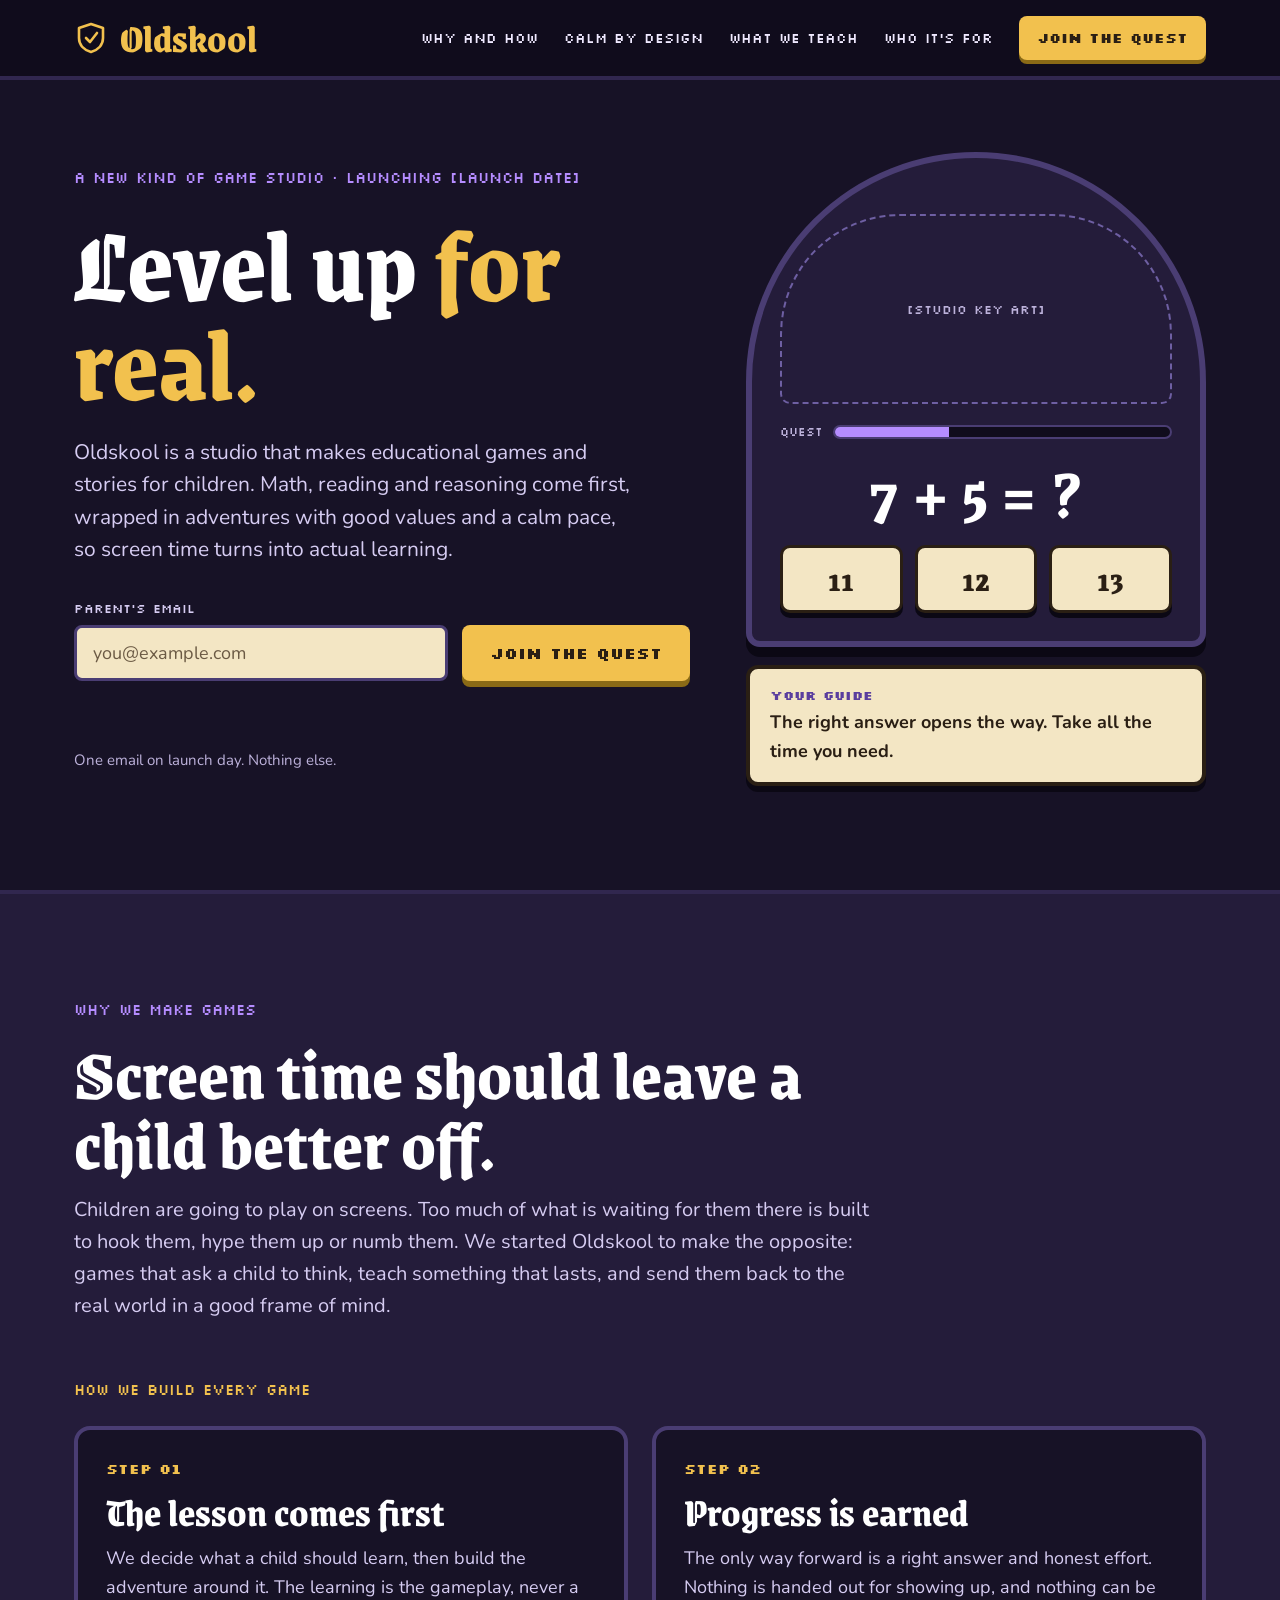
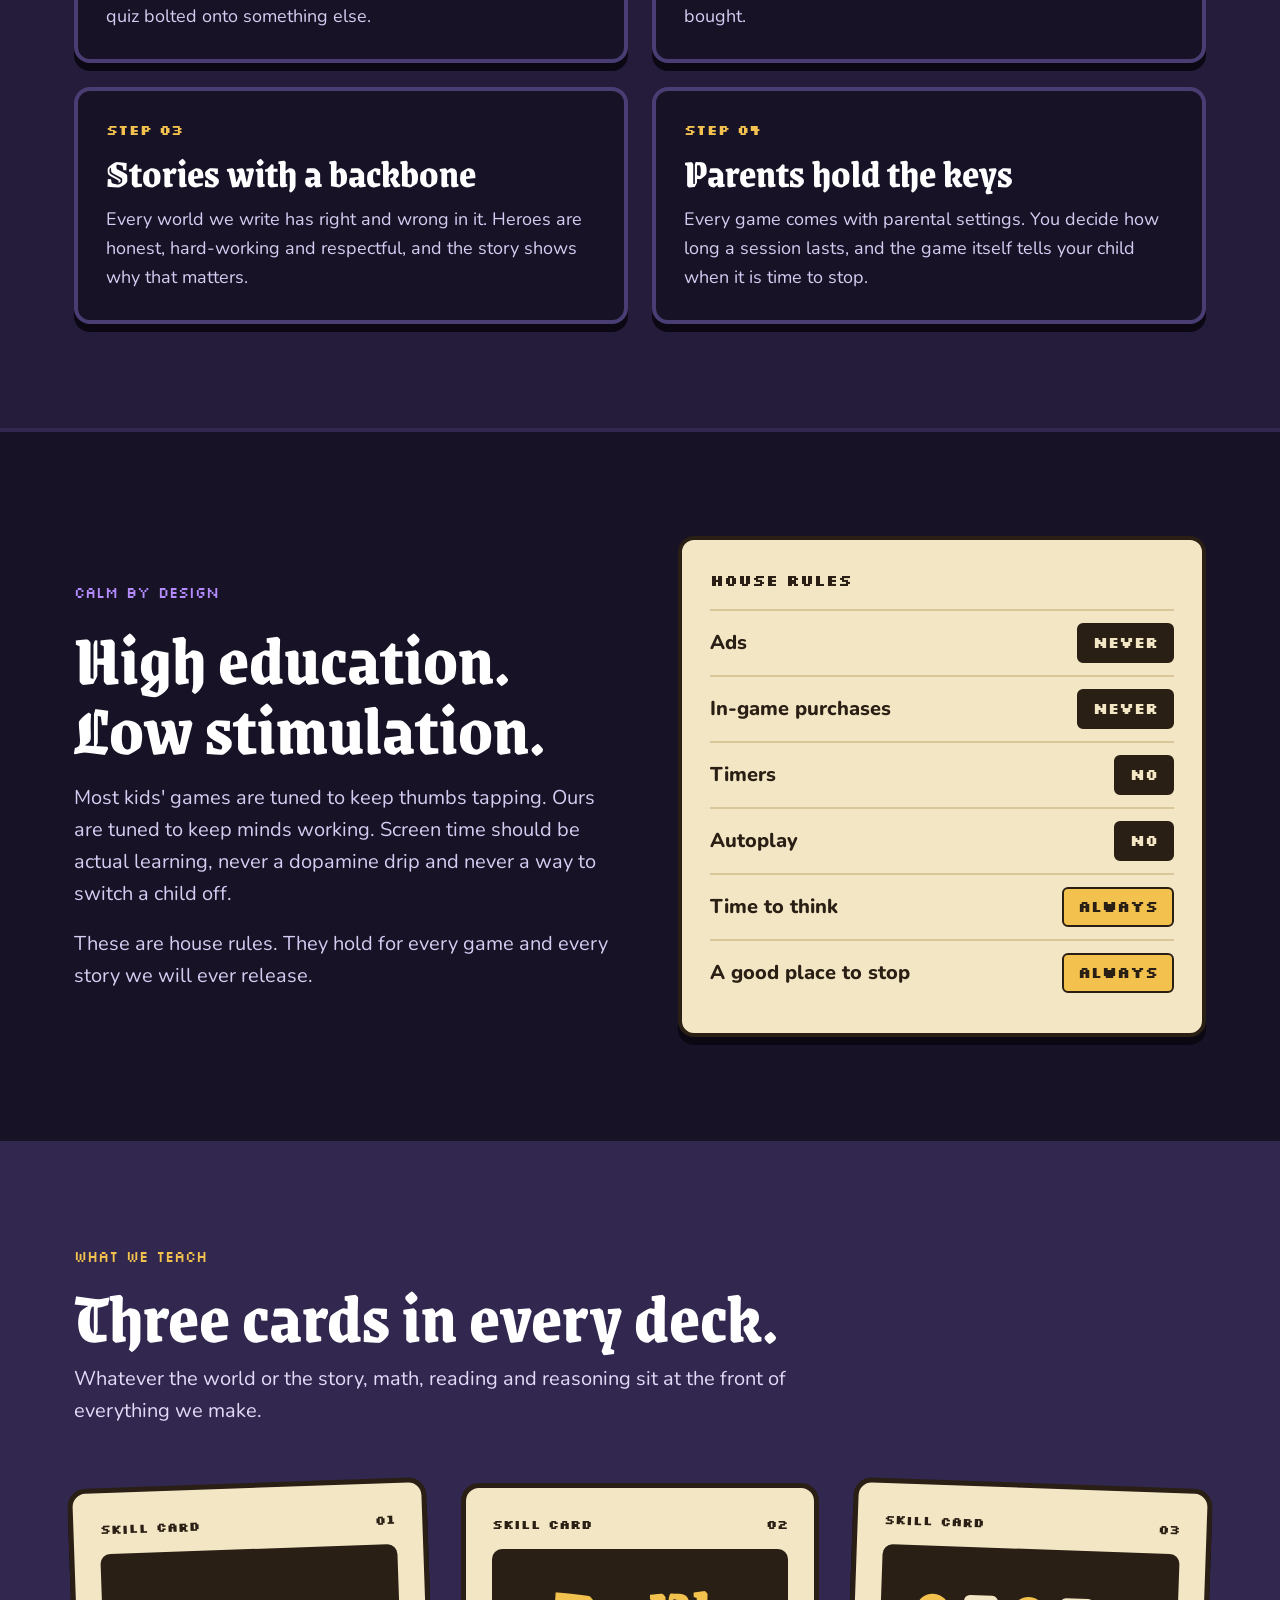
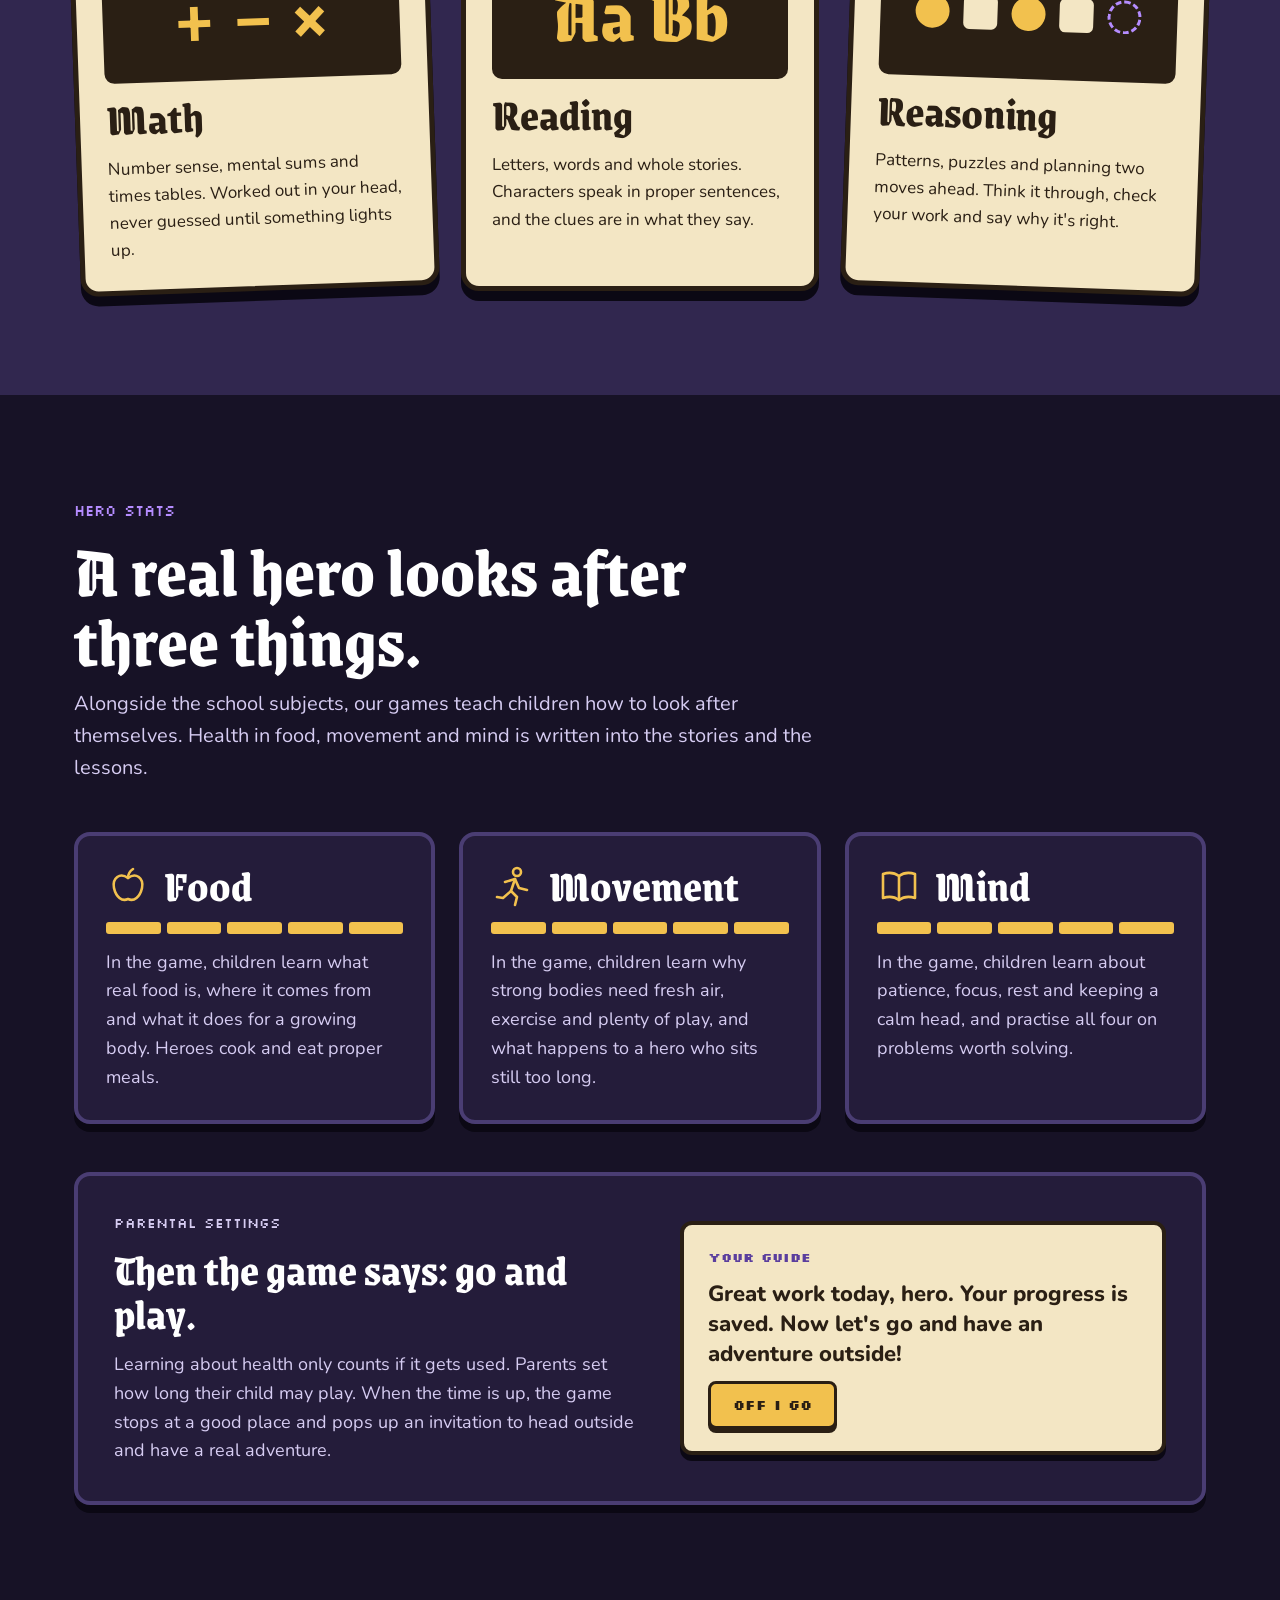
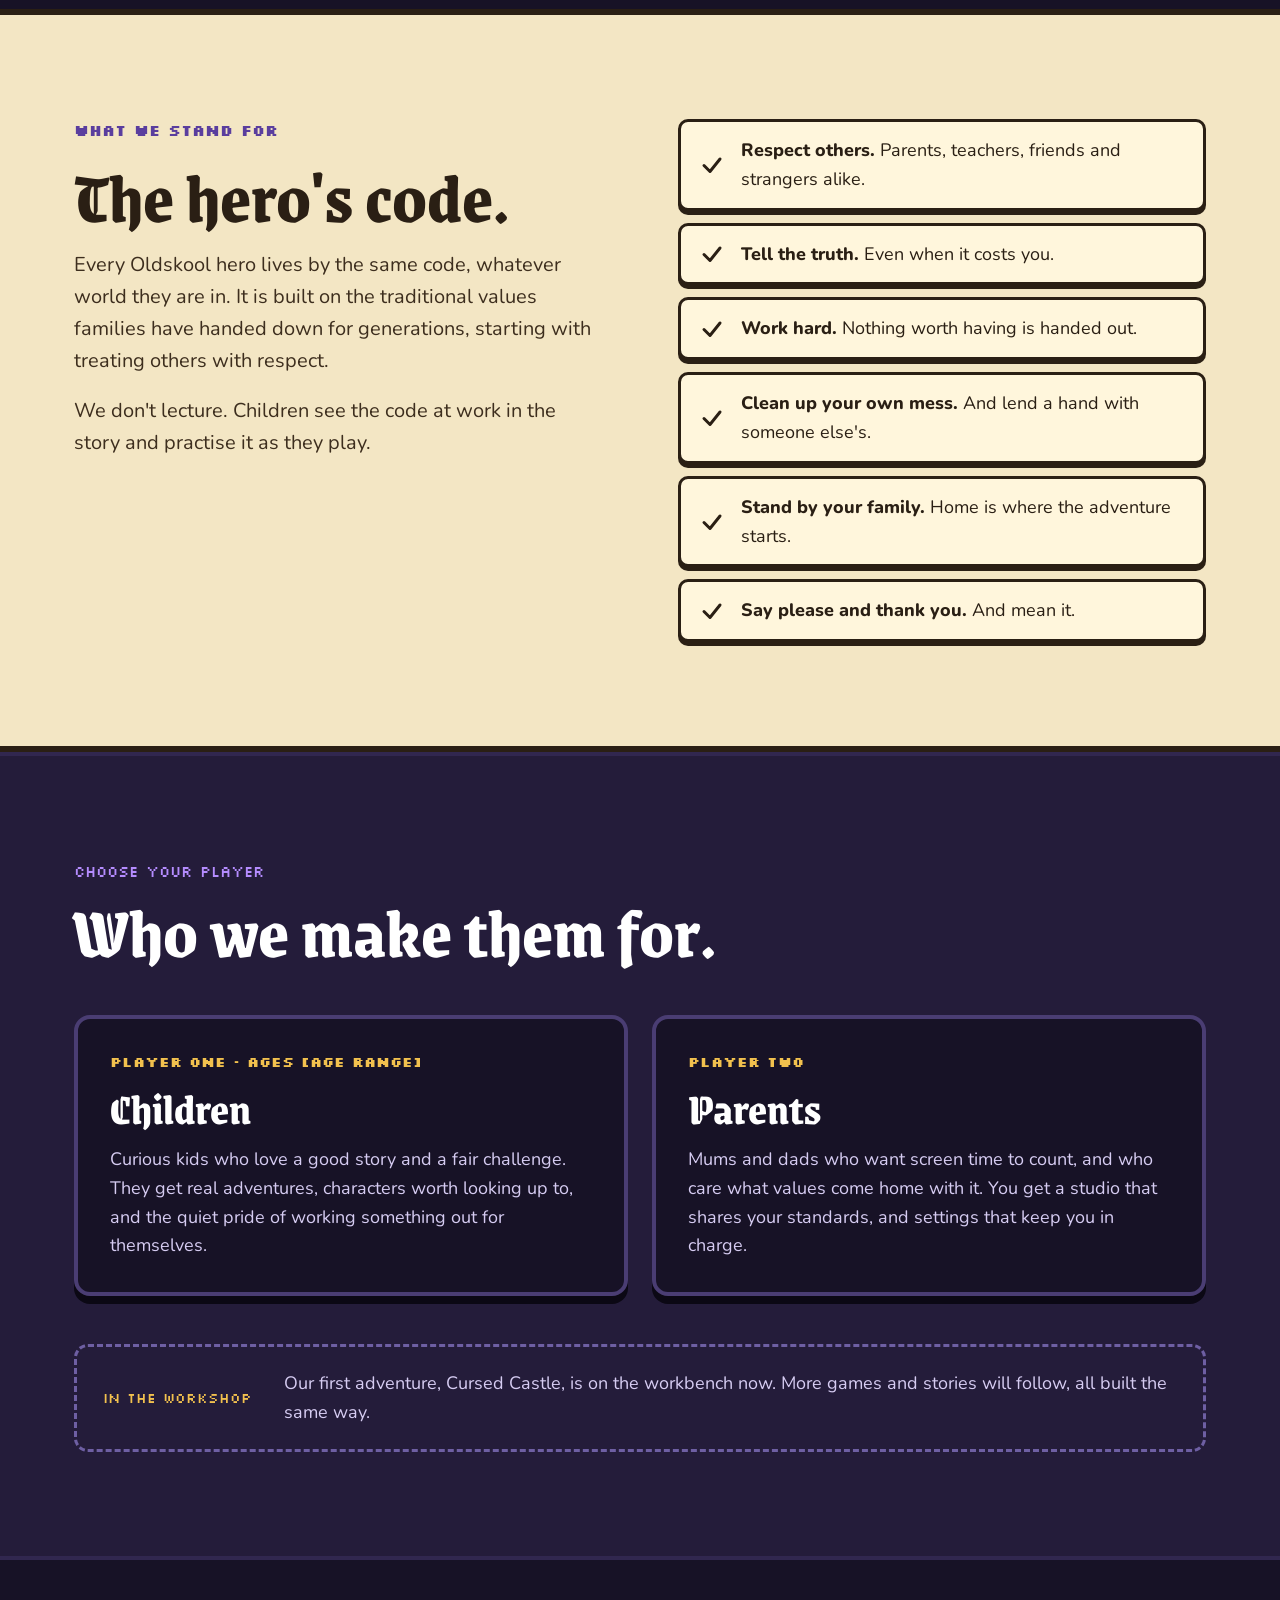
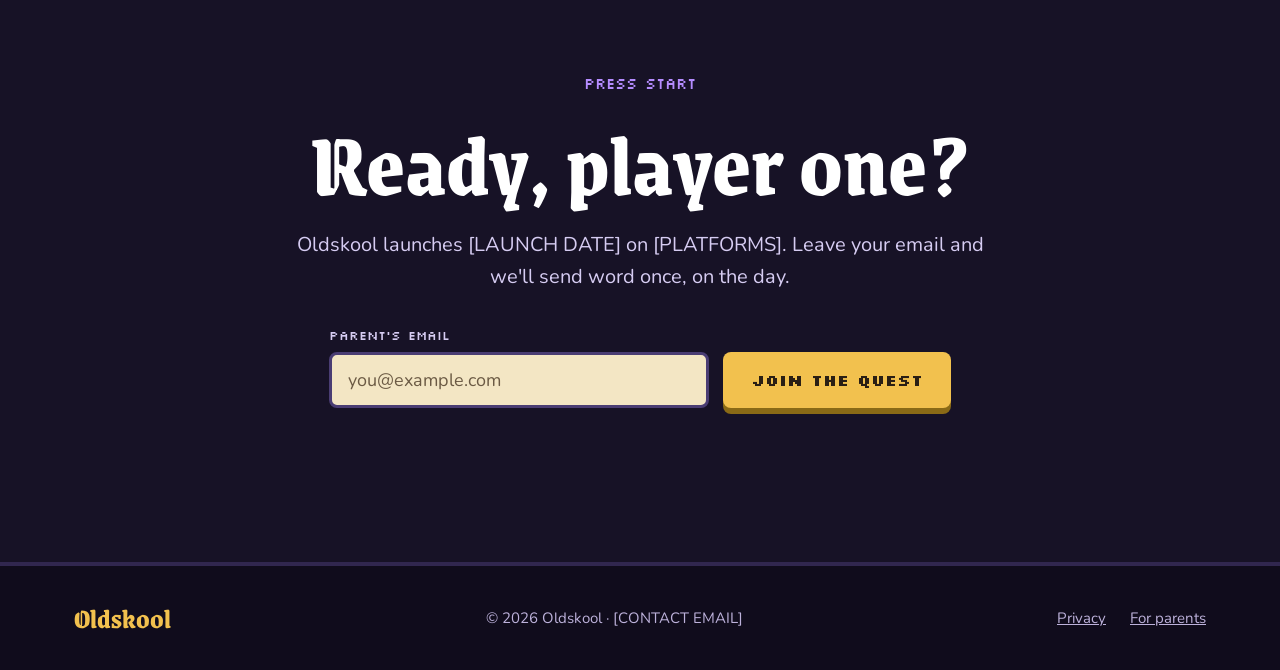
==== index.html @ fea8d42f "Add initial Oldskool launch page Static site: index.html, style.css, script.js and a README.  Co-Aut" ====
<!doctype html>
<html lang="en">
<head>
  <meta charset="utf-8">
  <meta name="viewport" content="width=device-width, initial-scale=1">
  <title>Oldskool | Games that level kids up for real</title>
  <meta name="description" content="Oldskool is a studio that makes educational games and stories for children. Math, reading and reasoning first, with good values and a calm pace.">
  <meta name="theme-color" content="#171226">
  <link rel="preconnect" href="https://fonts.googleapis.com">
  <link rel="preconnect" href="https://fonts.gstatic.com" crossorigin>
  <link rel="stylesheet" href="https://fonts.googleapis.com/css2?family=Grenze+Gotisch:wght@600;800&family=Nunito:wght@400;600;700;800&family=Silkscreen:wght@400;700&display=swap">
  <link rel="stylesheet" href="style.css">
</head>
<body>

<a class="skip-link" href="#main">Skip to content</a>

<header class="site-header">
  <div class="wrap header-inner">
    <a class="logo" href="#top">
      <svg aria-hidden="true" width="34" height="34" viewBox="0 0 34 34" fill="none" stroke="currentColor" stroke-width="2.6" stroke-linecap="round" stroke-linejoin="round"><path d="M17 3 L29 7 L29 17 C29 24 24 29 17 31 C10 29 5 24 5 17 L5 7 Z"></path><path d="M12 17 L16 21 L23 12"></path></svg>
      Oldskool
    </a>
    <button class="nav-toggle" type="button" aria-expanded="false" aria-controls="site-nav">Menu</button>
    <nav id="site-nav" class="site-nav" aria-label="Main">
      <a href="#how">Why and how</a>
      <a href="#calm">Calm by design</a>
      <a href="#skills">What we teach</a>
      <a href="#who">Who it's for</a>
      <a class="btn btn-small" href="#signup">Join the quest</a>
    </nav>
  </div>
</header>

<main id="main">

<!-- HERO -->
<section id="top" class="section hero">
  <div class="wrap hero-inner">
    <div class="hero-copy">
      <p class="eyebrow eyebrow-purple">A new kind of game studio · Launching [LAUNCH DATE]</p>
      <h1>Level up <span class="accent">for real.</span></h1>
      <p class="lead">Oldskool is a studio that makes educational games and stories for children. Math, reading and reasoning come first, wrapped in adventures with good values and a calm pace, so screen time turns into actual learning.</p>
      <form class="signup-form" novalidate>
        <div class="field">
          <label for="hero-email">Parent's email</label>
          <input id="hero-email" name="email" type="email" autocomplete="email" placeholder="you@example.com" required>
        </div>
        <button class="btn" type="submit">Join the quest</button>
        <p class="form-message" role="status" aria-live="polite"></p>
      </form>
      <p class="small-note">One email on launch day. Nothing else.</p>
    </div>

    <div class="hero-demo">
      <div class="arch">
        <!-- Replace this placeholder with an <img> of your key art -->
        <div class="art-slot arch-art">[Studio key art]</div>
        <div class="quest-bar" aria-hidden="true"><span>QUEST</span><div class="quest-track"><div class="quest-fill"></div></div></div>
        <p class="sum">7 + 5 = ?</p>
        <div class="answers" role="group" aria-label="Pick an answer">
          <button type="button" class="answer" data-answer="11">11</button>
          <button type="button" class="answer" data-answer="12">12</button>
          <button type="button" class="answer" data-answer="13">13</button>
        </div>
      </div>
      <div class="dialogue">
        <span class="dialogue-name">Your guide</span>
        <span class="dialogue-text" id="guide-text" role="status" aria-live="polite">The right answer opens the way. Take all the time you need.</span>
      </div>
    </div>
  </div>
</section>

<!-- WHY AND HOW -->
<section id="how" class="section section-stone">
  <div class="wrap stack-xl">
    <div class="section-head wide">
      <p class="eyebrow eyebrow-purple">Why we make games</p>
      <h2>Screen time should leave a child better off.</h2>
      <p class="lead">Children are going to play on screens. Too much of what is waiting for them there is built to hook them, hype them up or numb them. We started Oldskool to make the opposite: games that ask a child to think, teach something that lasts, and send them back to the real world in a good frame of mind.</p>
    </div>
    <div class="stack-md">
      <p class="eyebrow eyebrow-gold">How we build every game</p>
      <div class="grid grid-2">
        <article class="panel">
          <p class="step">STEP 01</p>
          <h3>The lesson comes first</h3>
          <p>We decide what a child should learn, then build the adventure around it. The learning is the gameplay, never a quiz bolted onto something else.</p>
        </article>
        <article class="panel">
          <p class="step">STEP 02</p>
          <h3>Progress is earned</h3>
          <p>The only way forward is a right answer and honest effort. Nothing is handed out for showing up, and nothing can be bought.</p>
        </article>
        <article class="panel">
          <p class="step">STEP 03</p>
          <h3>Stories with a backbone</h3>
          <p>Every world we write has right and wrong in it. Heroes are honest, hard-working and respectful, and the story shows why that matters.</p>
        </article>
        <article class="panel">
          <p class="step">STEP 04</p>
          <h3>Parents hold the keys</h3>
          <p>Every game comes with parental settings. You decide how long a session lasts, and the game itself tells your child when it is time to stop.</p>
        </article>
      </div>
    </div>
  </div>
</section>

<!-- CALM BY DESIGN -->
<section id="calm" class="section">
  <div class="wrap split">
    <div class="split-copy">
      <p class="eyebrow eyebrow-purple">Calm by design</p>
      <h2>High education. Low stimulation.</h2>
      <p class="lead">Most kids' games are tuned to keep thumbs tapping. Ours are tuned to keep minds working. Screen time should be actual learning, never a dopamine drip and never a way to switch a child off.</p>
      <p class="lead">These are house rules. They hold for every game and every story we will ever release.</p>
    </div>
    <div class="rules parchment">
      <p class="rules-title">House rules</p>
      <ul class="rules-list">
        <li><span>Ads</span><span class="tag tag-no">NEVER</span></li>
        <li><span>In-game purchases</span><span class="tag tag-no">NEVER</span></li>
        <li><span>Timers</span><span class="tag tag-no">NO</span></li>
        <li><span>Autoplay</span><span class="tag tag-no">NO</span></li>
        <li><span>Time to think</span><span class="tag tag-yes">ALWAYS</span></li>
        <li><span>A good place to stop</span><span class="tag tag-yes">ALWAYS</span></li>
      </ul>
    </div>
  </div>
</section>

<!-- WHAT WE TEACH -->
<section id="skills" class="section section-purple">
  <div class="wrap stack-xl">
    <div class="section-head">
      <p class="eyebrow eyebrow-gold">What we teach</p>
      <h2>Three cards in every deck.</h2>
      <p class="lead lead-bright">Whatever the world or the story, math, reading and reasoning sit at the front of everything we make.</p>
    </div>
    <div class="cards">
      <article class="card card-left">
        <div class="card-top"><span>Skill card</span><span>01</span></div>
        <div class="card-art" aria-hidden="true">+ − ×</div>
        <h3>Math</h3>
        <p>Number sense, mental sums and times tables. Worked out in your head, never guessed until something lights up.</p>
      </article>
      <article class="card">
        <div class="card-top"><span>Skill card</span><span>02</span></div>
        <div class="card-art" aria-hidden="true">Aa Bb</div>
        <h3>Reading</h3>
        <p>Letters, words and whole stories. Characters speak in proper sentences, and the clues are in what they say.</p>
      </article>
      <article class="card card-right">
        <div class="card-top"><span>Skill card</span><span>03</span></div>
        <div class="card-art card-art-pattern" aria-hidden="true">
          <span class="dot"></span><span class="sq"></span><span class="dot"></span><span class="sq"></span><span class="dot dot-next"></span>
        </div>
        <h3>Reasoning</h3>
        <p>Patterns, puzzles and planning two moves ahead. Think it through, check your work and say why it's right.</p>
      </article>
    </div>
  </div>
</section>

<!-- HERO STATS -->
<section id="health" class="section">
  <div class="wrap stack-lg">
    <div class="section-head">
      <p class="eyebrow eyebrow-purple">Hero stats</p>
      <h2>A real hero looks after three things.</h2>
      <p class="lead">Alongside the school subjects, our games teach children how to look after themselves. Health in food, movement and mind is written into the stories and the lessons.</p>
    </div>
    <div class="grid grid-3">
      <article class="panel panel-raised">
        <div class="stat-head">
          <svg aria-hidden="true" width="44" height="44" viewBox="0 0 44 44" fill="none" stroke="currentColor" stroke-width="2.6" stroke-linecap="round" stroke-linejoin="round"><path d="M22 14 C14 8 6 14 8 24 C10 33 16 38 22 35 C28 38 34 33 36 24 C38 14 30 8 22 14 Z"></path><path d="M22 14 C22 10 24 7 27 5"></path></svg>
          <h3>Food</h3>
        </div>
        <div class="pips" aria-hidden="true"><span></span><span></span><span></span><span></span><span></span></div>
        <p>In the game, children learn what real food is, where it comes from and what it does for a growing body. Heroes cook and eat proper meals.</p>
      </article>
      <article class="panel panel-raised">
        <div class="stat-head">
          <svg aria-hidden="true" width="44" height="44" viewBox="0 0 44 44" fill="none" stroke="currentColor" stroke-width="2.6" stroke-linecap="round" stroke-linejoin="round"><circle cx="26" cy="8" r="4"></circle><path d="M14 18 L24 15 L28 24 L36 26"></path><path d="M24 15 L20 27 L26 33 L24 41"></path><path d="M20 27 L12 34 L6 33"></path></svg>
          <h3>Movement</h3>
        </div>
        <div class="pips" aria-hidden="true"><span></span><span></span><span></span><span></span><span></span></div>
        <p>In the game, children learn why strong bodies need fresh air, exercise and plenty of play, and what happens to a hero who sits still too long.</p>
      </article>
      <article class="panel panel-raised">
        <div class="stat-head">
          <svg aria-hidden="true" width="44" height="44" viewBox="0 0 44 44" fill="none" stroke="currentColor" stroke-width="2.6" stroke-linecap="round" stroke-linejoin="round"><path d="M6 10 C12 8 18 9 22 12 C26 9 32 8 38 10 L38 34 C32 32 26 33 22 36 C18 33 12 32 6 34 Z"></path><path d="M22 12 L22 36"></path></svg>
          <h3>Mind</h3>
        </div>
        <div class="pips" aria-hidden="true"><span></span><span></span><span></span><span></span><span></span></div>
        <p>In the game, children learn about patience, focus, rest and keeping a calm head, and practise all four on problems worth solving.</p>
      </article>
    </div>

    <div class="panel panel-raised parental">
      <div class="parental-copy">
        <p class="eyebrow eyebrow-gold eyebrow-small">Parental settings</p>
        <h3>Then the game says: go and play.</h3>
        <p>Learning about health only counts if it gets used. Parents set how long their child may play. When the time is up, the game stops at a good place and pops up an invitation to head outside and have a real adventure.</p>
      </div>
      <div class="dialogue dialogue-large" aria-label="Example of the in-game pop-up">
        <span class="dialogue-name">Your guide</span>
        <span class="dialogue-text">Great work today, hero. Your progress is saved. Now let's go and have an adventure outside!</span>
        <span class="fake-button" aria-hidden="true">Off I go</span>
      </div>
    </div>
  </div>
</section>

<!-- THE HERO'S CODE -->
<section id="code" class="section section-parchment">
  <div class="wrap split split-top">
    <div class="split-copy">
      <p class="eyebrow eyebrow-ink">What we stand for</p>
      <h2>The hero's code.</h2>
      <p class="lead">Every Oldskool hero lives by the same code, whatever world they are in. It is built on the traditional values families have handed down for generations, starting with treating others with respect.</p>
      <p class="lead">We don't lecture. Children see the code at work in the story and practise it as they play.</p>
    </div>
    <ol class="code-list">
      <li><svg aria-hidden="true" width="26" height="26" viewBox="0 0 26 26" fill="none" stroke="currentColor" stroke-width="3" stroke-linecap="round" stroke-linejoin="round"><path d="M5 13.5 L11 19.5 L21 7"></path></svg><span><strong>Respect others.</strong> Parents, teachers, friends and strangers alike.</span></li>
      <li><svg aria-hidden="true" width="26" height="26" viewBox="0 0 26 26" fill="none" stroke="currentColor" stroke-width="3" stroke-linecap="round" stroke-linejoin="round"><path d="M5 13.5 L11 19.5 L21 7"></path></svg><span><strong>Tell the truth.</strong> Even when it costs you.</span></li>
      <li><svg aria-hidden="true" width="26" height="26" viewBox="0 0 26 26" fill="none" stroke="currentColor" stroke-width="3" stroke-linecap="round" stroke-linejoin="round"><path d="M5 13.5 L11 19.5 L21 7"></path></svg><span><strong>Work hard.</strong> Nothing worth having is handed out.</span></li>
      <li><svg aria-hidden="true" width="26" height="26" viewBox="0 0 26 26" fill="none" stroke="currentColor" stroke-width="3" stroke-linecap="round" stroke-linejoin="round"><path d="M5 13.5 L11 19.5 L21 7"></path></svg><span><strong>Clean up your own mess.</strong> And lend a hand with someone else's.</span></li>
      <li><svg aria-hidden="true" width="26" height="26" viewBox="0 0 26 26" fill="none" stroke="currentColor" stroke-width="3" stroke-linecap="round" stroke-linejoin="round"><path d="M5 13.5 L11 19.5 L21 7"></path></svg><span><strong>Stand by your family.</strong> Home is where the adventure starts.</span></li>
      <li><svg aria-hidden="true" width="26" height="26" viewBox="0 0 26 26" fill="none" stroke="currentColor" stroke-width="3" stroke-linecap="round" stroke-linejoin="round"><path d="M5 13.5 L11 19.5 L21 7"></path></svg><span><strong>Say please and thank you.</strong> And mean it.</span></li>
    </ol>
  </div>
</section>

<!-- WHO IT'S FOR -->
<section id="who" class="section section-stone">
  <div class="wrap stack-lg">
    <div class="section-head">
      <p class="eyebrow eyebrow-purple">Choose your player</p>
      <h2>Who we make them for.</h2>
    </div>
    <div class="grid grid-2">
      <article class="panel">
        <p class="step">PLAYER ONE · AGES [AGE RANGE]</p>
        <h3>Children</h3>
        <p>Curious kids who love a good story and a fair challenge. They get real adventures, characters worth looking up to, and the quiet pride of working something out for themselves.</p>
      </article>
      <article class="panel">
        <p class="step">PLAYER TWO</p>
        <h3>Parents</h3>
        <p>Mums and dads who want screen time to count, and who care what values come home with it. You get a studio that shares your standards, and settings that keep you in charge.</p>
      </article>
    </div>
    <div class="workshop">
      <span class="eyebrow eyebrow-gold eyebrow-small">In the workshop</span>
      <span class="workshop-text">Our first adventure, Cursed Castle, is on the workbench now. More games and stories will follow, all built the same way.</span>
    </div>
  </div>
</section>

<!-- SIGN UP -->
<section id="signup" class="section signup">
  <div class="wrap signup-inner">
    <p class="eyebrow eyebrow-purple">Press start</p>
    <h2 class="h-big">Ready, player one?</h2>
    <p class="lead">Oldskool launches [LAUNCH DATE] on [PLATFORMS]. Leave your email and we'll send word once, on the day.</p>
    <form class="signup-form signup-form-center" novalidate>
      <div class="field">
        <label for="cta-email">Parent's email</label>
        <input id="cta-email" name="email" type="email" autocomplete="email" placeholder="you@example.com" required>
      </div>
      <button class="btn" type="submit">Join the quest</button>
      <p class="form-message" role="status" aria-live="polite"></p>
    </form>
  </div>
</section>

</main>

<footer class="site-footer">
  <div class="wrap footer-inner">
    <span class="footer-logo">Oldskool</span>
    <span>© <span id="year"></span> Oldskool · [CONTACT EMAIL]</span>
    <span class="footer-links"><a href="#">Privacy</a><a href="#">For parents</a></span>
  </div>
</footer>

<script src="script.js"></script>
</body>
</html>
---- style.css ----
/* Oldskool launch page
   Colours and fonts live in :root so the whole look can be changed in one place. */

:root {
  --night: #171226;
  --night-deep: #100C1C;
  --stone: #241C3A;
  --stone-light: #31274F;
  --border: #4A3D73;
  --border-light: #6E5FA3;
  --shadow: #0B0814;

  --gold: #F2C14E;
  --gold-dark: #8A6A16;
  --purple: #B58CFF;

  --text: #EFE9FF;
  --text-soft: #D6CCF2;
  --text-muted: #BDB2DB;

  --parchment: #F3E6C4;
  --parchment-light: #FFF6DC;
  --parchment-line: #D9C79A;
  --ink: #2A1F14;
  --ink-soft: #3D2E1E;
  --ink-purple: #5A3E9E;

  --font-display: 'Grenze Gotisch', Georgia, serif;
  --font-body: 'Nunito', system-ui, sans-serif;
  --font-pixel: 'Silkscreen', ui-monospace, monospace;
}

*, *::before, *::after { box-sizing: border-box; }

html { scroll-behavior: smooth; }
@media (prefers-reduced-motion: reduce) { html { scroll-behavior: auto; } }

body {
  margin: 0;
  font-family: var(--font-body);
  font-size: 18px;
  line-height: 1.6;
  color: var(--text);
  background: var(--night);
}

h1, h2, h3, p, ul, ol { margin: 0; }
ul, ol { padding: 0; list-style: none; }

a { color: var(--gold); }
a:hover { color: #FFE08A; }

:focus-visible { outline: 3px solid var(--purple); outline-offset: 3px; }
.section-parchment :focus-visible, .parchment :focus-visible { outline-color: var(--ink-purple); }

.skip-link {
  position: absolute; left: 12px; top: -60px;
  background: var(--gold); color: var(--ink);
  padding: 10px 16px; border-radius: 8px; font-weight: 700; z-index: 10;
}
.skip-link:focus { top: 12px; color: var(--ink); }

/* ---------- Layout helpers ---------- */

.wrap { max-width: 1180px; margin: 0 auto; padding-left: 24px; padding-right: 24px; }
.section { padding: 104px 0; }
.section-stone { background: var(--stone); border-top: 4px solid var(--stone-light); border-bottom: 4px solid var(--stone-light); }
.section-purple { background: var(--stone-light); }
.section-parchment { background: var(--parchment); color: var(--ink); border-top: 6px solid var(--ink); border-bottom: 6px solid var(--ink); }

.stack-md { display: flex; flex-direction: column; gap: 24px; }
.stack-lg { display: flex; flex-direction: column; gap: 48px; }
.stack-xl { display: flex; flex-direction: column; gap: 56px; }

.grid { display: grid; gap: 24px; }
.grid-2 { grid-template-columns: repeat(2, minmax(0, 1fr)); }
.grid-3 { grid-template-columns: repeat(3, minmax(0, 1fr)); }

.split { display: flex; flex-wrap: wrap; align-items: center; gap: 56px; }
.split-top { align-items: flex-start; }
.split-copy { flex: 1 1 440px; min-width: 0; display: flex; flex-direction: column; gap: 18px; }

.section-head { display: flex; flex-direction: column; gap: 12px; max-width: 760px; }
.section-head.wide { max-width: 800px; gap: 16px; }

/* ---------- Type ---------- */

h1, h2, h3 { font-family: var(--font-display); font-weight: 800; color: #FFFFFF; }
h1 { font-size: clamp(56px, 8.4vw, 116px); line-height: 0.92; }
h2 { font-size: clamp(44px, 5.6vw, 72px); line-height: 0.98; }
h3 { font-size: 40px; line-height: 1; }
.h-big { font-size: clamp(52px, 7vw, 96px); line-height: 0.95; }
.section-parchment h2, .card h3 { color: var(--ink); }

.accent { color: var(--gold); }

.lead { font-size: 20px; color: var(--text-soft); max-width: 560px; }
.section-head .lead, .signup .lead { max-width: none; }
.lead-bright { color: #E2DAF7; }
.section-parchment .lead { color: var(--ink-soft); max-width: 520px; }

.eyebrow { font-family: var(--font-pixel); font-size: 15px; text-transform: uppercase; }
.eyebrow-small { font-size: 14px; }
.eyebrow-purple { color: var(--purple); }
.eyebrow-gold { color: var(--gold); }
.eyebrow-ink { color: var(--ink-purple); font-weight: 700; }

.small-note { font-size: 15px; color: var(--text-muted); }

/* ---------- Buttons ---------- */

.btn {
  display: inline-flex; align-items: center; justify-content: center;
  height: 56px; padding: 0 28px;
  font-family: var(--font-pixel); font-weight: 700; font-size: 16px; text-transform: uppercase; text-decoration: none;
  color: var(--ink); background: var(--gold);
  border: none; border-radius: 8px; cursor: pointer;
  box-shadow: 0 6px 0 var(--gold-dark);
}
.btn:hover { background: #FFD569; color: var(--ink); }
.btn:active { transform: translateY(3px); box-shadow: 0 3px 0 var(--gold-dark); }
.btn-small { height: 44px; padding: 0 18px; font-size: 14px; box-shadow: 0 4px 0 var(--gold-dark); }

/* ---------- Header ---------- */

.site-header { background: var(--night-deep); border-bottom: 4px solid var(--stone-light); }
.header-inner { display: flex; flex-wrap: wrap; align-items: center; justify-content: space-between; gap: 12px 32px; padding-top: 14px; padding-bottom: 14px; }

.logo {
  display: flex; align-items: center; gap: 12px; min-height: 48px;
  font-family: var(--font-display); font-weight: 800; font-size: 40px; line-height: 1;
  color: var(--gold); text-decoration: none;
}

.site-nav { display: flex; flex-wrap: wrap; align-items: center; gap: 4px 26px; font-family: var(--font-pixel); font-size: 14px; text-transform: uppercase; }
.site-nav a:not(.btn) { color: var(--text); text-decoration: none; padding: 12px 0; }
.site-nav a:not(.btn):hover { color: var(--gold); }

.nav-toggle {
  display: none;
  height: 44px; padding: 0 16px;
  font-family: var(--font-pixel); font-size: 14px; text-transform: uppercase;
  color: var(--text); background: var(--stone); border: 3px solid var(--border); border-radius: 8px; cursor: pointer;
}

/* ---------- Hero ---------- */

.hero { padding: 72px 0 104px; }
.hero-inner { display: flex; flex-wrap: wrap; align-items: center; gap: 56px; }
.hero-copy { flex: 1 1 480px; min-width: 0; display: flex; flex-direction: column; gap: 24px; }
.hero .lead { font-size: 21px; line-height: 1.55; }
.hero-demo { flex: 1 1 400px; min-width: 0; max-width: 460px; margin: 0 auto; display: flex; flex-direction: column; gap: 18px; }

.arch {
  background: var(--stone); border: 6px solid var(--border);
  border-radius: 230px 230px 14px 14px;
  padding: 56px 28px 28px;
  display: flex; flex-direction: column; align-items: center; gap: 18px;
  box-shadow: 0 10px 0 var(--shadow);
}

.art-slot {
  width: 100%; border: 2px dashed var(--border-light);
  display: flex; align-items: center; justify-content: center; text-align: center; padding: 20px;
  font-family: var(--font-pixel); font-size: 13px; text-transform: uppercase; color: var(--text-muted);
}
.arch-art { height: 190px; border-radius: 120px 120px 10px 10px; }
/* When you swap the placeholder for an image, give it class="arch-art" too */
img.arch-art { border: none; padding: 0; object-fit: cover; }

.quest-bar { width: 100%; display: flex; align-items: center; gap: 10px; font-family: var(--font-pixel); font-size: 12px; color: var(--text-muted); }
.quest-track { flex: 1; height: 14px; background: var(--night-deep); border: 2px solid var(--border); border-radius: 8px; overflow: hidden; }
.quest-fill { width: 34%; height: 100%; background: var(--purple); }
.quest-fill.is-done { width: 100%; background: var(--gold); }

.sum { font-family: var(--font-display); font-weight: 800; font-size: 68px; line-height: 1; color: #FFFFFF; }

.answers { width: 100%; display: grid; grid-template-columns: repeat(3, minmax(0, 1fr)); gap: 12px; }
.answer {
  height: 68px;
  font-family: var(--font-display); font-weight: 800; font-size: 34px;
  color: var(--ink); background: var(--parchment);
  border: 3px solid var(--ink); border-radius: 10px; cursor: pointer;
  box-shadow: 0 5px 0 var(--shadow);
}
.answer:hover { background: var(--parchment-light); }
.answer.is-right { background: var(--gold); }
.answer.is-wrong { background: #CDBF9E; color: #5A4A36; text-decoration: line-through; }

.dialogue {
  background: var(--parchment); color: var(--ink);
  border: 4px solid var(--ink); border-radius: 12px; padding: 16px 20px;
  box-shadow: 0 6px 0 var(--shadow);
  display: flex; flex-direction: column; gap: 2px;
}
.dialogue-name { font-family: var(--font-pixel); font-weight: 700; font-size: 13px; text-transform: uppercase; color: var(--ink-purple); }
.dialogue-text { font-weight: 700; }
.dialogue-large { flex: 1 1 360px; min-width: 0; padding: 22px 24px; gap: 12px; }
.dialogue-large .dialogue-text { font-weight: 800; font-size: 22px; line-height: 1.35; }
.fake-button {
  align-self: flex-start; display: inline-flex; align-items: center; height: 48px; padding: 0 22px;
  font-family: var(--font-pixel); font-weight: 700; font-size: 14px; text-transform: uppercase;
  background: var(--gold); border: 3px solid var(--ink); border-radius: 8px; box-shadow: 0 4px 0 var(--ink);
}

/* ---------- Forms ---------- */

.signup-form { display: flex; flex-wrap: wrap; align-items: flex-end; gap: 14px; margin-top: 8px; }
.signup-form-center { justify-content: center; width: 100%; text-align: left; }
.field { display: flex; flex-direction: column; gap: 6px; flex: 1 1 260px; max-width: 380px; }
.field label { font-family: var(--font-pixel); font-size: 13px; text-transform: uppercase; color: var(--text-soft); }
.field input {
  height: 56px; width: 100%; padding: 0 16px;
  font: inherit; font-size: 18px; color: var(--ink);
  background: var(--parchment); border: 3px solid var(--border); border-radius: 8px;
}
.field input::placeholder { color: #6B5A44; }
.field input[aria-invalid="true"] { border-color: #FF9F8A; }
.form-message { flex: 1 1 100%; min-height: 1.6em; font-weight: 700; color: var(--gold); }
.form-message.is-error { color: #FFB3A3; }
.signup-form-center .form-message { text-align: center; }

/* ---------- Panels ---------- */

.panel {
  background: var(--night); border: 4px solid var(--border); border-radius: 16px; padding: 28px;
  box-shadow: 0 8px 0 var(--shadow);
  display: flex; flex-direction: column; gap: 12px;
}
.panel p { color: var(--text-soft); }
.panel-raised { background: var(--stone); gap: 14px; }
.panel .step { font-family: var(--font-pixel); font-weight: 700; font-size: 14px; color: var(--gold); }

.parchment { background: var(--parchment); color: var(--ink); border: 4px solid var(--ink); border-radius: 16px; box-shadow: 0 8px 0 var(--shadow); }

/* House rules */
.rules { flex: 1 1 420px; min-width: 0; padding: 28px; }
.rules-title { font-family: var(--font-pixel); font-weight: 700; font-size: 16px; text-transform: uppercase; margin-bottom: 16px; }
.rules-list li { display: flex; justify-content: space-between; align-items: center; gap: 16px; padding: 12px 0; border-top: 2px solid var(--parchment-line); font-weight: 800; font-size: 20px; }
.tag { font-family: var(--font-pixel); font-size: 15px; font-weight: 700; border-radius: 6px; padding: 6px 14px; border: 2px solid var(--ink); }
.tag-no { background: var(--ink); color: var(--parchment); }
.tag-yes { background: var(--gold); color: var(--ink); }

/* Skill cards */
.cards { display: flex; flex-wrap: wrap; justify-content: center; gap: 28px; }
.card {
  flex: 1 1 290px; max-width: 360px; min-width: 0;
  background: var(--parchment); color: var(--ink);
  border: 5px solid var(--ink); border-radius: 18px; padding: 26px;
  box-shadow: 0 10px 0 var(--shadow);
  display: flex; flex-direction: column; gap: 14px;
}
.card-left { transform: rotate(-2deg); }
.card-right { transform: rotate(2deg); }
.card h3 { font-size: 44px; }
.card p { font-size: 17px; }
.card-top { display: flex; justify-content: space-between; font-family: var(--font-pixel); font-size: 13px; font-weight: 700; text-transform: uppercase; }
.card-art {
  height: 130px; background: var(--ink); color: var(--gold); border-radius: 10px;
  display: flex; align-items: center; justify-content: center; gap: 14px;
  font-family: var(--font-display); font-weight: 800; font-size: 76px; line-height: 1;
}
.card-art-pattern span { width: 34px; height: 34px; }
.card-art-pattern .dot { background: var(--gold); border-radius: 50%; }
.card-art-pattern .sq { background: var(--parchment); border-radius: 6px; }
.card-art-pattern .dot-next { background: none; border: 3px dashed var(--purple); }

/* Hero stats */
.stat-head { display: flex; align-items: center; gap: 14px; color: var(--gold); }
.stat-head h3 { font-size: 44px; }
.pips { display: grid; grid-template-columns: repeat(5, minmax(0, 1fr)); gap: 6px; }
.pips span { height: 12px; background: var(--gold); border-radius: 3px; }

.parental { flex-direction: row; flex-wrap: wrap; align-items: center; gap: 40px; padding: 36px; }
.parental-copy { flex: 1 1 400px; min-width: 0; display: flex; flex-direction: column; gap: 14px; }
.parental-copy h3 { font-size: 44px; }

/* Hero's code */
.code-list { flex: 1 1 420px; min-width: 0; display: flex; flex-direction: column; gap: 12px; }
.code-list li {
  background: var(--parchment-light); border: 3px solid var(--ink); border-radius: 10px; padding: 14px 18px;
  display: flex; align-items: center; gap: 16px; box-shadow: 0 4px 0 var(--ink);
}
.code-list svg { flex: none; }
.code-list strong { font-weight: 800; }

/* Who it's for */
#who .panel { padding: 32px; gap: 14px; }
#who .panel h3 { font-size: 44px; }
.workshop { border: 3px dashed var(--border-light); border-radius: 14px; padding: 22px 26px; display: flex; flex-wrap: wrap; align-items: center; gap: 10px 32px; }
.workshop-text { flex: 1 1 420px; color: var(--text-soft); }

/* Sign-up */
.signup { padding: 112px 0; }
.signup-inner { max-width: 780px; display: flex; flex-direction: column; align-items: center; gap: 24px; text-align: center; }

/* Footer */
.site-footer { background: var(--night-deep); color: var(--text-muted); border-top: 4px solid var(--stone-light); font-size: 15px; }
.footer-inner { display: flex; flex-wrap: wrap; justify-content: space-between; align-items: center; gap: 12px 32px; padding-top: 28px; padding-bottom: 28px; }
.footer-logo { font-family: var(--font-display); font-weight: 800; font-size: 28px; color: var(--gold); }
.footer-links { display: flex; gap: 24px; }
.footer-links a { color: var(--text-muted); padding: 12px 0; }
.footer-links a:hover { color: var(--gold); }

/* ---------- Smaller screens ---------- */

@media (max-width: 900px) {
  .grid-3 { grid-template-columns: minmax(0, 1fr); }
  .section { padding: 72px 0; }
  .hero { padding: 48px 0 72px; }
}

@media (max-width: 760px) {
  body { font-size: 17px; }
  .grid-2 { grid-template-columns: minmax(0, 1fr); }
  .card-left, .card-right { transform: none; }
  .lead, .hero .lead { font-size: 18px; }
  .rules-list li { font-size: 18px; }
  .parental { padding: 24px; }

  .nav-toggle { display: inline-flex; align-items: center; }
  .site-nav { display: none; flex-basis: 100%; flex-direction: column; align-items: stretch; gap: 0; padding-bottom: 8px; }
  .site-nav.is-open { display: flex; }
  .site-nav a:not(.btn) { padding: 14px 0; border-top: 2px solid var(--stone-light); }
  .site-nav .btn { margin-top: 12px; }
}
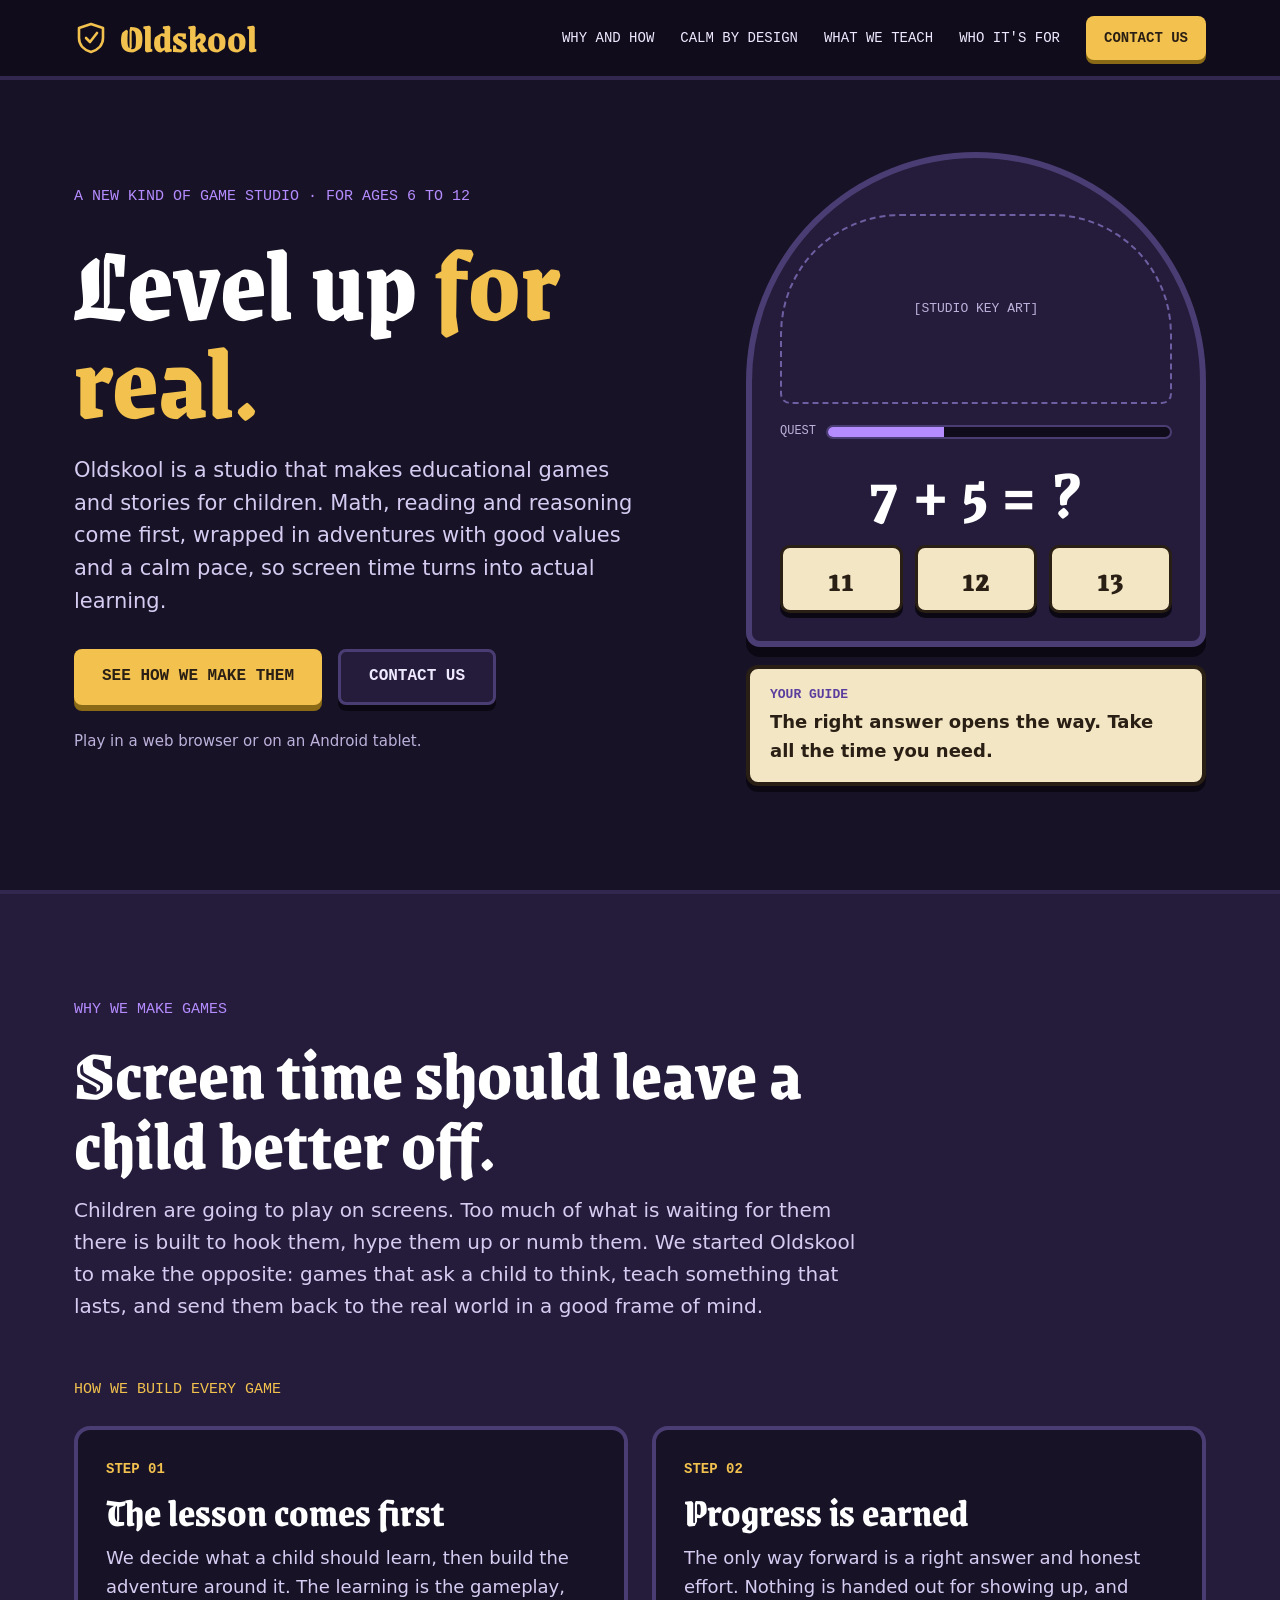
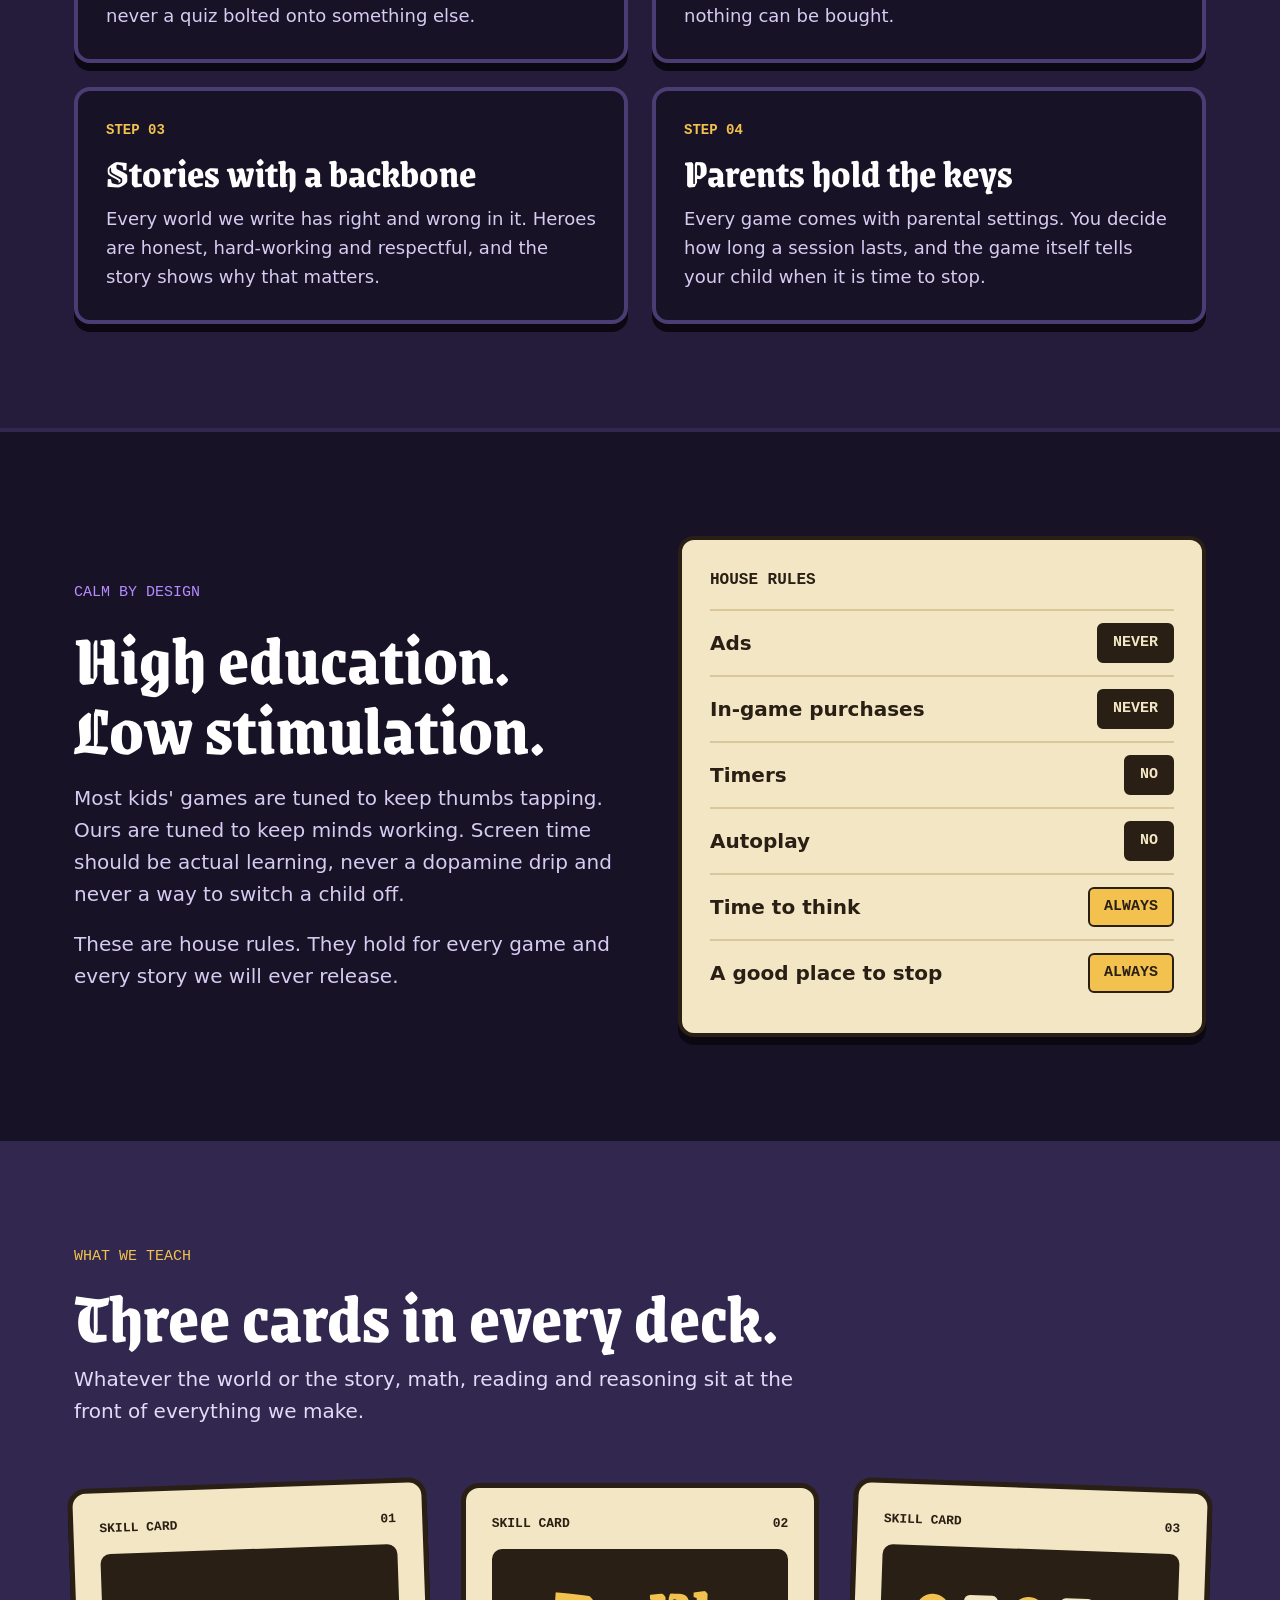
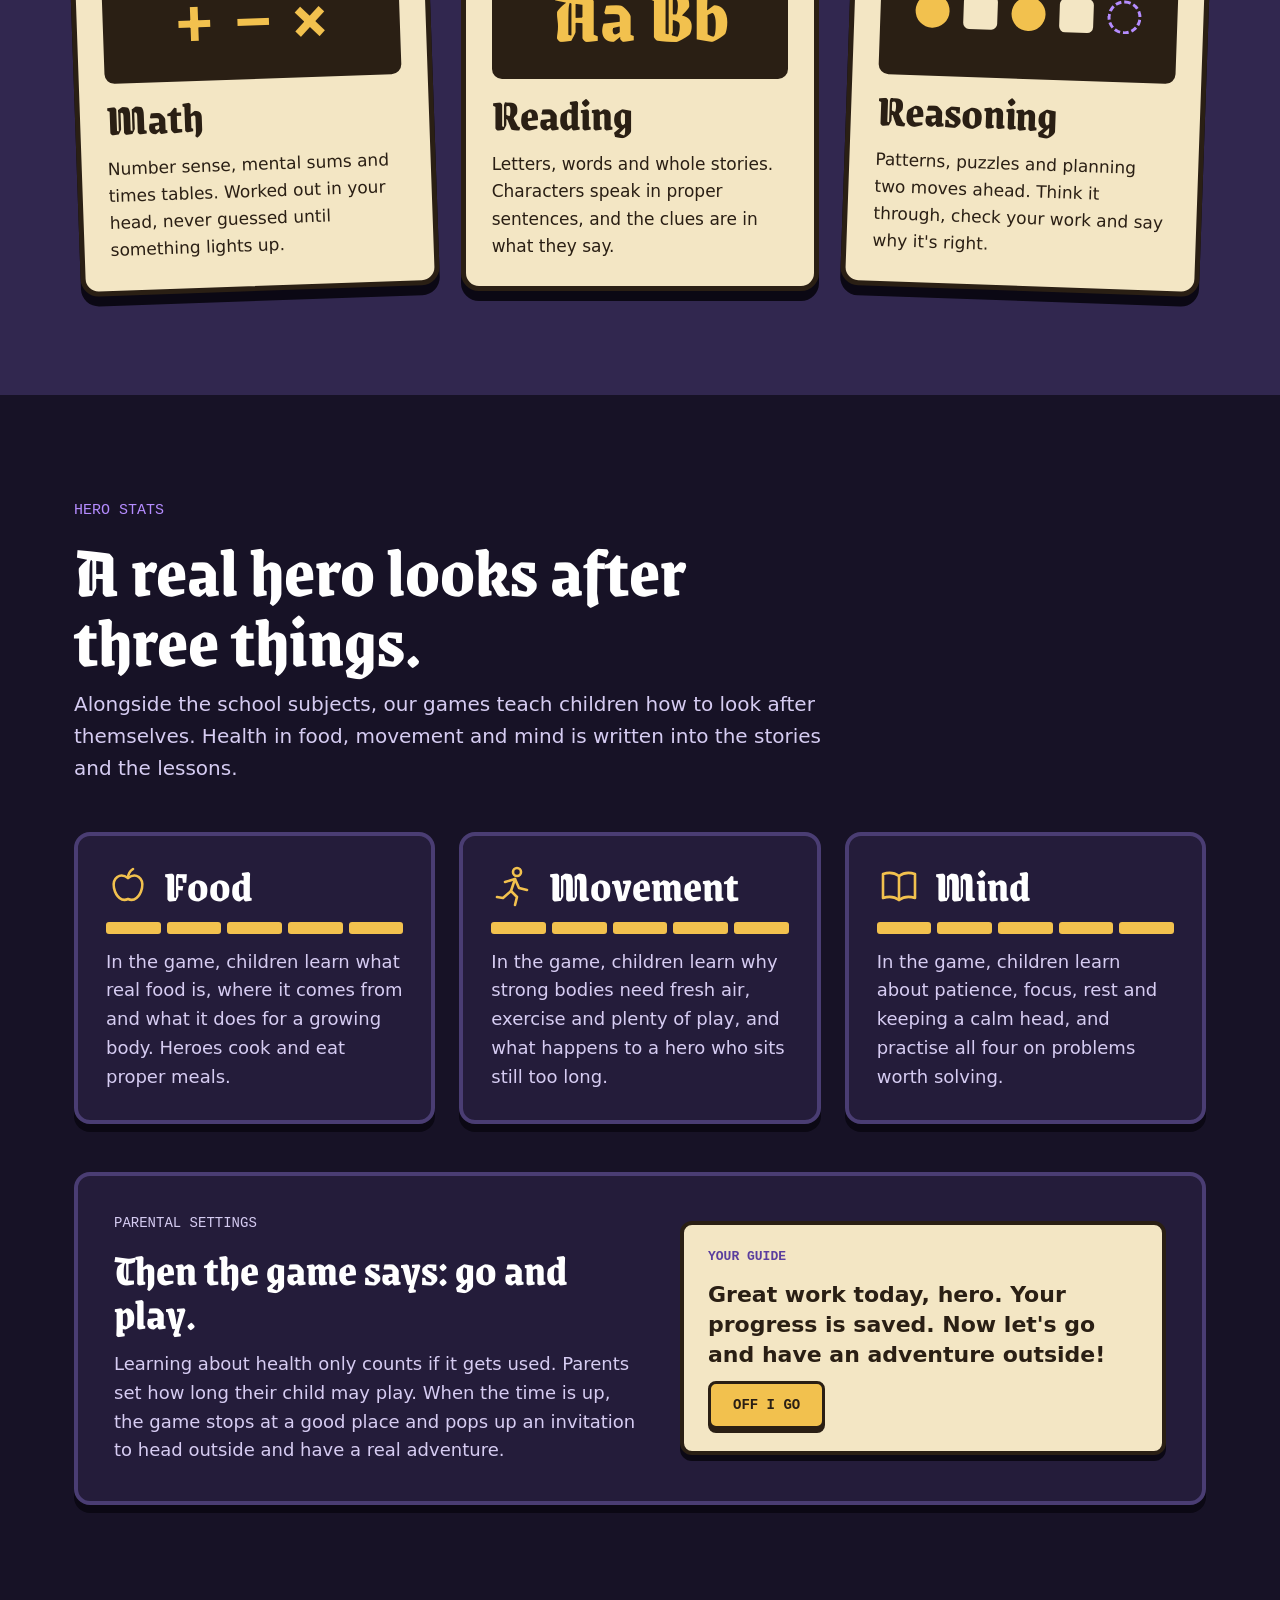
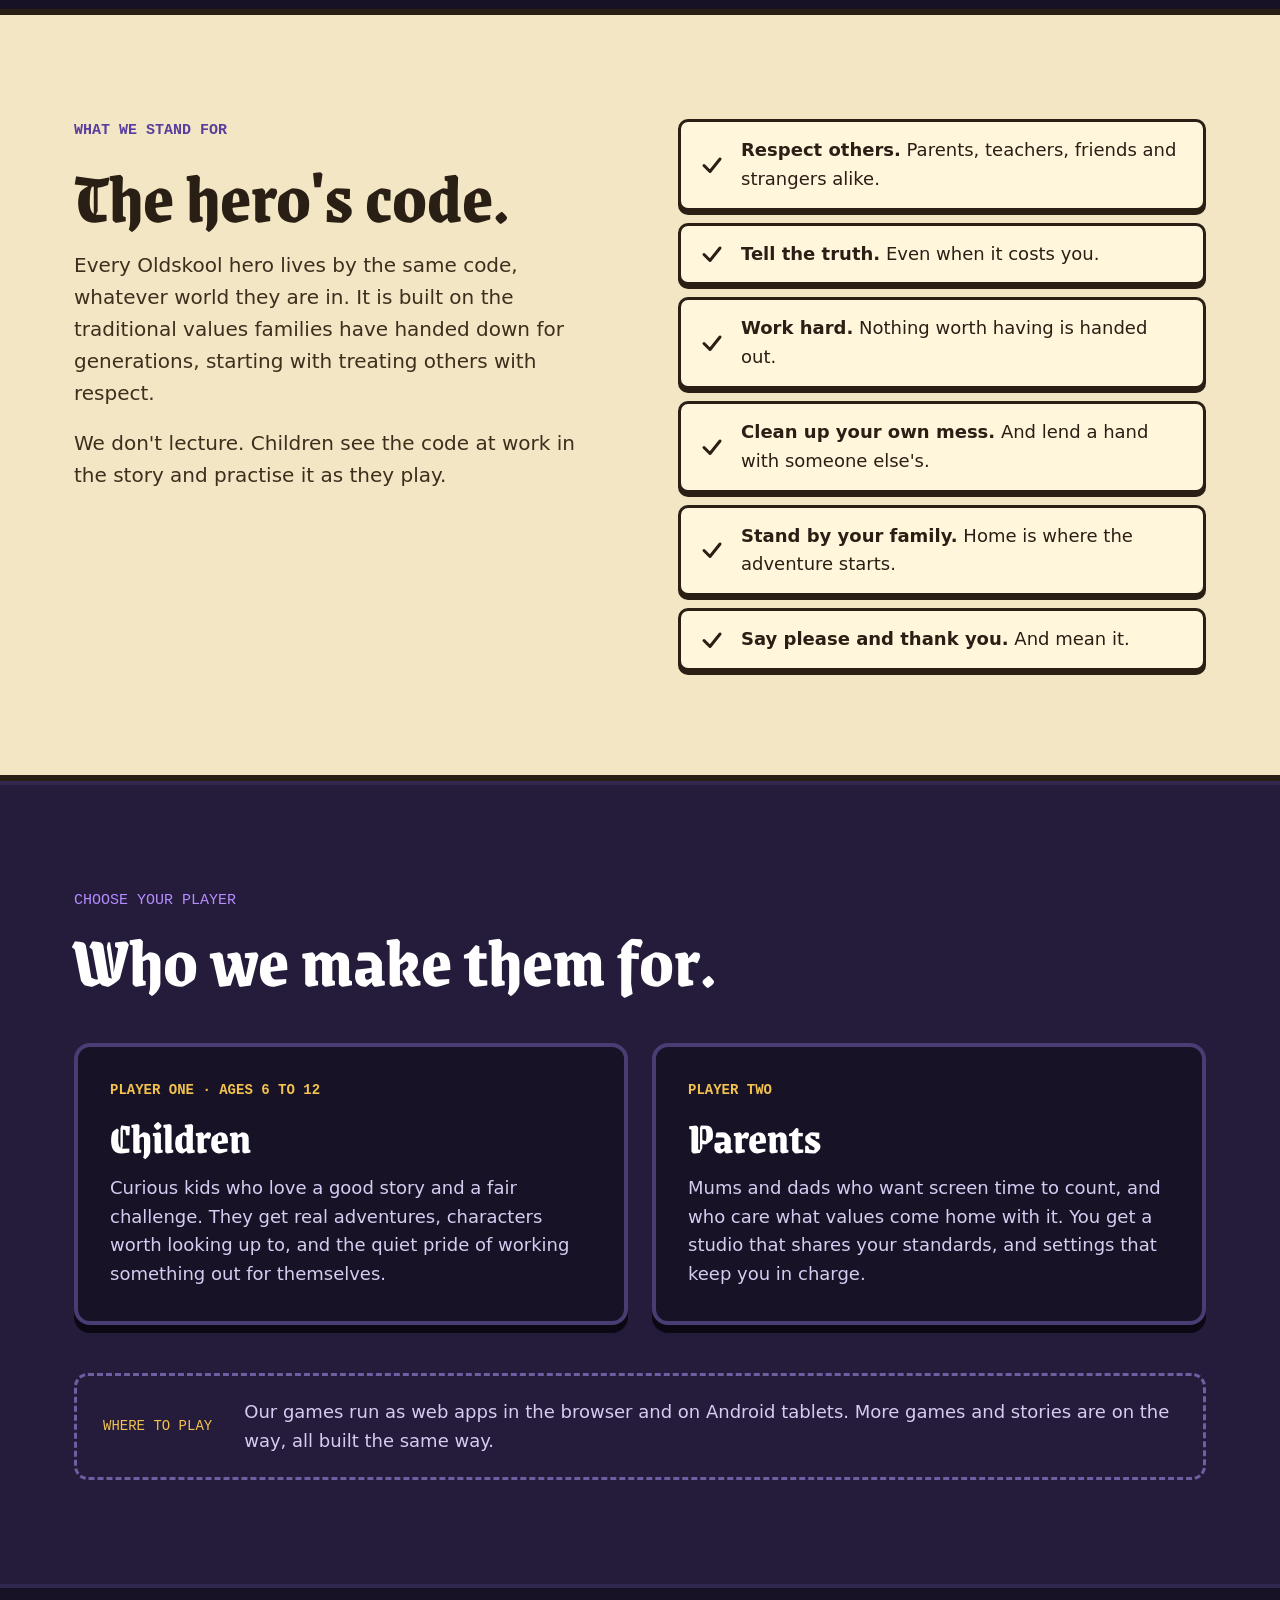
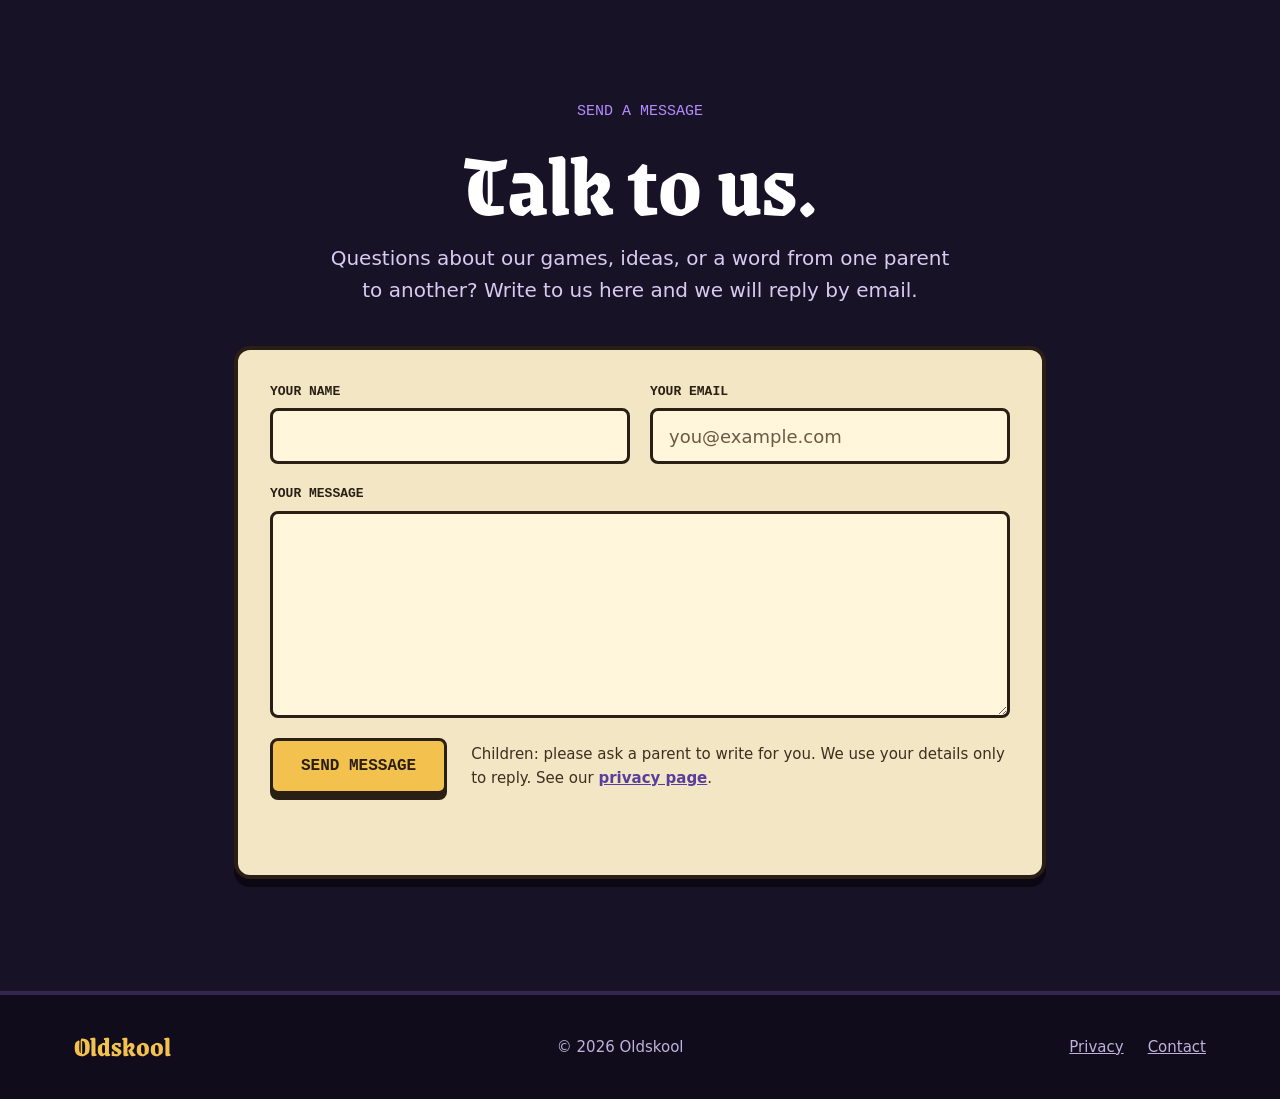
==== commit bd80891c: "Add contact form and privacy page, drop launch sign-up - Replace the launch email sign-up with a con" ====
--- a/index.html
+++ b/index.html
@@ -6,9 +6,6 @@
   <title>Oldskool | Games that level kids up for real</title>
   <meta name="description" content="Oldskool is a studio that makes educational games and stories for children. Math, reading and reasoning first, with good values and a calm pace.">
   <meta name="theme-color" content="#171226">
-  <link rel="preconnect" href="https://fonts.googleapis.com">
-  <link rel="preconnect" href="https://fonts.gstatic.com" crossorigin>
-  <link rel="stylesheet" href="https://fonts.googleapis.com/css2?family=Grenze+Gotisch:wght@600;800&family=Nunito:wght@400;600;700;800&family=Silkscreen:wght@400;700&display=swap">
   <link rel="stylesheet" href="style.css">
 </head>
 <body>
@@ -27,7 +24,7 @@
       <a href="#calm">Calm by design</a>
       <a href="#skills">What we teach</a>
       <a href="#who">Who it's for</a>
-      <a class="btn btn-small" href="#signup">Join the quest</a>
+      <a class="btn btn-small" href="#contact">Contact us</a>
     </nav>
   </div>
 </header>
@@ -38,18 +35,14 @@
 <section id="top" class="section hero">
   <div class="wrap hero-inner">
     <div class="hero-copy">
-      <p class="eyebrow eyebrow-purple">A new kind of game studio · Launching [LAUNCH DATE]</p>
+      <p class="eyebrow eyebrow-purple">A new kind of game studio · For ages 6 to 12</p>
       <h1>Level up <span class="accent">for real.</span></h1>
       <p class="lead">Oldskool is a studio that makes educational games and stories for children. Math, reading and reasoning come first, wrapped in adventures with good values and a calm pace, so screen time turns into actual learning.</p>
-      <form class="signup-form" novalidate>
-        <div class="field">
-          <label for="hero-email">Parent's email</label>
-          <input id="hero-email" name="email" type="email" autocomplete="email" placeholder="you@example.com" required>
-        </div>
-        <button class="btn" type="submit">Join the quest</button>
-        <p class="form-message" role="status" aria-live="polite"></p>
-      </form>
-      <p class="small-note">One email on launch day. Nothing else.</p>
+      <div class="hero-actions">
+        <a class="btn" href="#how">See how we make them</a>
+        <a class="btn btn-ghost" href="#contact">Contact us</a>
+      </div>
+      <p class="small-note">Play in a web browser or on an Android tablet.</p>
     </div>
 
     <div class="hero-demo">
@@ -243,7 +236,7 @@
     </div>
     <div class="grid grid-2">
       <article class="panel">
-        <p class="step">PLAYER ONE · AGES [AGE RANGE]</p>
+        <p class="step">PLAYER ONE · AGES 6 TO 12</p>
         <h3>Children</h3>
         <p>Curious kids who love a good story and a fair challenge. They get real adventures, characters worth looking up to, and the quiet pride of working something out for themselves.</p>
       </article>
@@ -254,25 +247,43 @@
       </article>
     </div>
     <div class="workshop">
-      <span class="eyebrow eyebrow-gold eyebrow-small">In the workshop</span>
-      <span class="workshop-text">Our first adventure, Cursed Castle, is on the workbench now. More games and stories will follow, all built the same way.</span>
-    </div>
-  </div>
-</section>
-
-<!-- SIGN UP -->
-<section id="signup" class="section signup">
-  <div class="wrap signup-inner">
-    <p class="eyebrow eyebrow-purple">Press start</p>
-    <h2 class="h-big">Ready, player one?</h2>
-    <p class="lead">Oldskool launches [LAUNCH DATE] on [PLATFORMS]. Leave your email and we'll send word once, on the day.</p>
-    <form class="signup-form signup-form-center" novalidate>
+      <span class="eyebrow eyebrow-gold eyebrow-small">Where to play</span>
+      <span class="workshop-text">Our games run as web apps in the browser and on Android tablets. More games and stories are on the way, all built the same way.</span>
+    </div>
+  </div>
+</section>
+
+<!-- CONTACT -->
+<section id="contact" class="section contact">
+  <div class="wrap contact-inner">
+    <div class="contact-head">
+      <p class="eyebrow eyebrow-purple">Send a message</p>
+      <h2 class="h-big">Talk to us.</h2>
+      <p class="lead">Questions about our games, ideas, or a word from one parent to another? Write to us here and we will reply by email.</p>
+    </div>
+    <form id="contact-form" class="contact-form parchment" novalidate>
       <div class="field">
-        <label for="cta-email">Parent's email</label>
-        <input id="cta-email" name="email" type="email" autocomplete="email" placeholder="you@example.com" required>
-      </div>
-      <button class="btn" type="submit">Join the quest</button>
-      <p class="form-message" role="status" aria-live="polite"></p>
+        <label for="contact-name">Your name</label>
+        <input id="contact-name" name="name" type="text" autocomplete="name" required>
+      </div>
+      <div class="field">
+        <label for="contact-email">Your email</label>
+        <input id="contact-email" name="email" type="email" autocomplete="email" placeholder="you@example.com" required>
+      </div>
+      <div class="field field-wide">
+        <label for="contact-message">Your message</label>
+        <textarea id="contact-message" name="message" rows="6" required></textarea>
+      </div>
+      <!-- Hidden from people. Spam robots fill it in, and the message is then dropped. -->
+      <div class="trap" aria-hidden="true">
+        <label for="contact-website">Leave this empty</label>
+        <input id="contact-website" name="website" type="text" tabindex="-1" autocomplete="off">
+      </div>
+      <div class="contact-actions field-wide">
+        <button class="btn" type="submit">Send message</button>
+        <p class="form-note">Children: please ask a parent to write for you. We use your details only to reply. See our <a href="privacy.html">privacy page</a>.</p>
+      </div>
+      <p class="form-message field-wide" role="status" aria-live="polite"></p>
     </form>
   </div>
 </section>
@@ -282,8 +293,8 @@
 <footer class="site-footer">
   <div class="wrap footer-inner">
     <span class="footer-logo">Oldskool</span>
-    <span>© <span id="year"></span> Oldskool · [CONTACT EMAIL]</span>
-    <span class="footer-links"><a href="#">Privacy</a><a href="#">For parents</a></span>
+    <span>© <span id="year"></span> Oldskool</span>
+    <span class="footer-links"><a href="privacy.html">Privacy</a><a href="#contact">Contact</a></span>
   </div>
 </footer>
 
--- a/style.css
+++ b/style.css
@@ -1,5 +1,13 @@
 /* Oldskool launch page
    Colours and fonts live in :root so the whole look can be changed in one place. */
+
+/* Fonts are hosted with the site (see /fonts), so no visitor data goes to a font service. */
+@font-face { font-family: 'Grenze Gotisch'; font-weight: 800; font-style: normal; font-display: swap; src: url('fonts/grenze-gotisch-latin-800-normal.woff2') format('woff2'); }
+@font-face { font-family: 'Nunito'; font-weight: 400; font-style: normal; font-display: swap; src: url('fonts/nunito-latin-400-normal.woff2') format('woff2'); }
+@font-face { font-family: 'Nunito'; font-weight: 700; font-style: normal; font-display: swap; src: url('fonts/nunito-latin-700-normal.woff2') format('woff2'); }
+@font-face { font-family: 'Nunito'; font-weight: 800; font-style: normal; font-display: swap; src: url('fonts/nunito-latin-800-normal.woff2') format('woff2'); }
+@font-face { font-family: 'Silkscreen'; font-weight: 400; font-style: normal; font-display: swap; src: url('fonts/silkscreen-latin-400-normal.woff2') format('woff2'); }
+@font-face { font-family: 'Silkscreen'; font-weight: 700; font-style: normal; font-display: swap; src: url('fonts/silkscreen-latin-700-normal.woff2') format('woff2'); }
 
 :root {
   --night: #171226;
@@ -95,7 +103,7 @@
 .accent { color: var(--gold); }
 
 .lead { font-size: 20px; color: var(--text-soft); max-width: 560px; }
-.section-head .lead, .signup .lead { max-width: none; }
+.section-head .lead { max-width: none; }
 .lead-bright { color: #E2DAF7; }
 .section-parchment .lead { color: var(--ink-soft); max-width: 520px; }
 
@@ -120,6 +128,12 @@
 .btn:hover { background: #FFD569; color: var(--ink); }
 .btn:active { transform: translateY(3px); box-shadow: 0 3px 0 var(--gold-dark); }
 .btn-small { height: 44px; padding: 0 18px; font-size: 14px; box-shadow: 0 4px 0 var(--gold-dark); }
+.btn-ghost { background: var(--stone); color: var(--text); border: 3px solid var(--border); box-shadow: 0 6px 0 var(--shadow); }
+.btn-ghost:hover { background: var(--stone-light); color: var(--text); }
+.btn-ghost:active { box-shadow: 0 3px 0 var(--shadow); }
+.btn[disabled] { opacity: 0.6; cursor: default; }
+
+.hero-actions { display: flex; flex-wrap: wrap; gap: 16px; margin-top: 8px; }
 
 /* ---------- Header ---------- */
 
@@ -205,20 +219,27 @@
 
 /* ---------- Forms ---------- */
 
-.signup-form { display: flex; flex-wrap: wrap; align-items: flex-end; gap: 14px; margin-top: 8px; }
-.signup-form-center { justify-content: center; width: 100%; text-align: left; }
-.field { display: flex; flex-direction: column; gap: 6px; flex: 1 1 260px; max-width: 380px; }
-.field label { font-family: var(--font-pixel); font-size: 13px; text-transform: uppercase; color: var(--text-soft); }
-.field input {
-  height: 56px; width: 100%; padding: 0 16px;
+.contact-form { display: grid; grid-template-columns: repeat(2, minmax(0, 1fr)); gap: 20px; padding: 32px; text-align: left; }
+.field { display: flex; flex-direction: column; gap: 6px; min-width: 0; }
+.field-wide { grid-column: 1 / -1; }
+.field label { font-family: var(--font-pixel); font-weight: 700; font-size: 13px; text-transform: uppercase; color: var(--ink); }
+.field input, .field textarea {
+  width: 100%; padding: 14px 16px;
   font: inherit; font-size: 18px; color: var(--ink);
-  background: var(--parchment); border: 3px solid var(--border); border-radius: 8px;
-}
+  background: var(--parchment-light); border: 3px solid var(--ink); border-radius: 8px;
+}
+.field input { height: 56px; padding-top: 0; padding-bottom: 0; }
+.field textarea { resize: vertical; min-height: 150px; }
 .field input::placeholder { color: #6B5A44; }
-.field input[aria-invalid="true"] { border-color: #FF9F8A; }
-.form-message { flex: 1 1 100%; min-height: 1.6em; font-weight: 700; color: var(--gold); }
-.form-message.is-error { color: #FFB3A3; }
-.signup-form-center .form-message { text-align: center; }
+.field [aria-invalid="true"] { border-color: #A3271A; background: #FFE9E2; }
+.trap { position: absolute; left: -9999px; width: 1px; height: 1px; overflow: hidden; }
+.contact-actions { display: flex; flex-wrap: wrap; align-items: center; gap: 16px 24px; }
+.contact-actions .btn { box-shadow: 0 6px 0 var(--ink); border: 3px solid var(--ink); }
+.contact-actions .btn:active { box-shadow: 0 3px 0 var(--ink); }
+.form-note { flex: 1 1 260px; font-size: 15px; color: var(--ink-soft); }
+.form-note a { color: var(--ink-purple); font-weight: 700; }
+.form-message { min-height: 1.6em; font-weight: 800; color: #1F5B2E; }
+.form-message.is-error { color: #A3271A; }
 
 /* ---------- Panels ---------- */
 
@@ -290,9 +311,21 @@
 .workshop { border: 3px dashed var(--border-light); border-radius: 14px; padding: 22px 26px; display: flex; flex-wrap: wrap; align-items: center; gap: 10px 32px; }
 .workshop-text { flex: 1 1 420px; color: var(--text-soft); }
 
-/* Sign-up */
-.signup { padding: 112px 0; }
-.signup-inner { max-width: 780px; display: flex; flex-direction: column; align-items: center; gap: 24px; text-align: center; }
+/* Contact */
+.contact { padding: 112px 0; }
+.contact-inner { max-width: 860px; display: flex; flex-direction: column; gap: 40px; }
+.contact-head { display: flex; flex-direction: column; align-items: center; gap: 16px; text-align: center; }
+.contact-head .lead { max-width: 620px; }
+
+/* Privacy and other text pages */
+.legal { padding: 72px 0 104px; }
+.legal-inner { max-width: 780px; display: flex; flex-direction: column; gap: 20px; }
+.legal h1 { font-size: clamp(48px, 7vw, 84px); line-height: 0.95; }
+.legal h2 { font-size: 36px; line-height: 1.05; margin-top: 28px; }
+.legal p, .legal li { color: var(--text-soft); }
+.legal ul { list-style: disc; padding-left: 24px; display: flex; flex-direction: column; gap: 8px; }
+.legal strong { color: var(--text); }
+.legal .todo { background: var(--stone); border: 3px dashed var(--border-light); border-radius: 10px; padding: 14px 18px; color: var(--text); }
 
 /* Footer */
 .site-footer { background: var(--night-deep); color: var(--text-muted); border-top: 4px solid var(--stone-light); font-size: 15px; }
@@ -317,6 +350,7 @@
   .lead, .hero .lead { font-size: 18px; }
   .rules-list li { font-size: 18px; }
   .parental { padding: 24px; }
+  .contact-form { grid-template-columns: minmax(0, 1fr); padding: 22px; }
 
   .nav-toggle { display: inline-flex; align-items: center; }
   .site-nav { display: none; flex-basis: 100%; flex-direction: column; align-items: stretch; gap: 0; padding-bottom: 8px; }
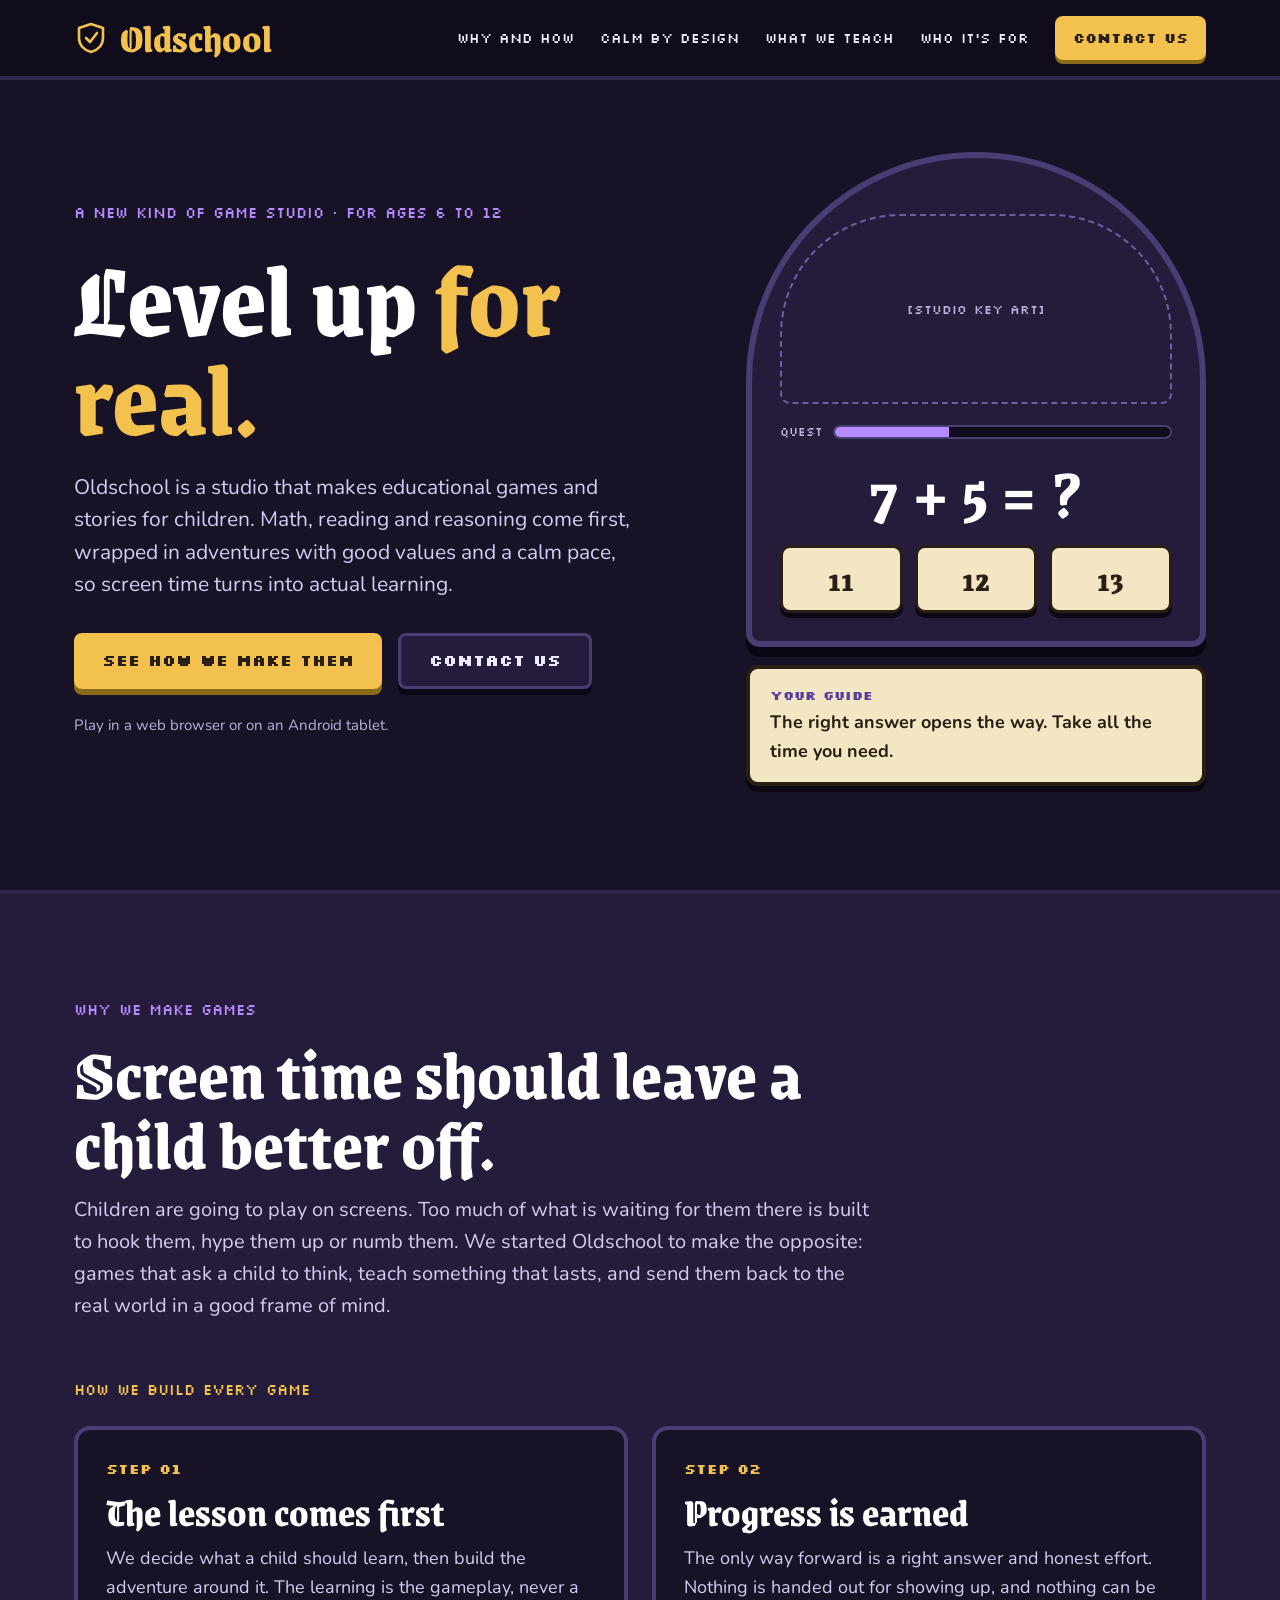
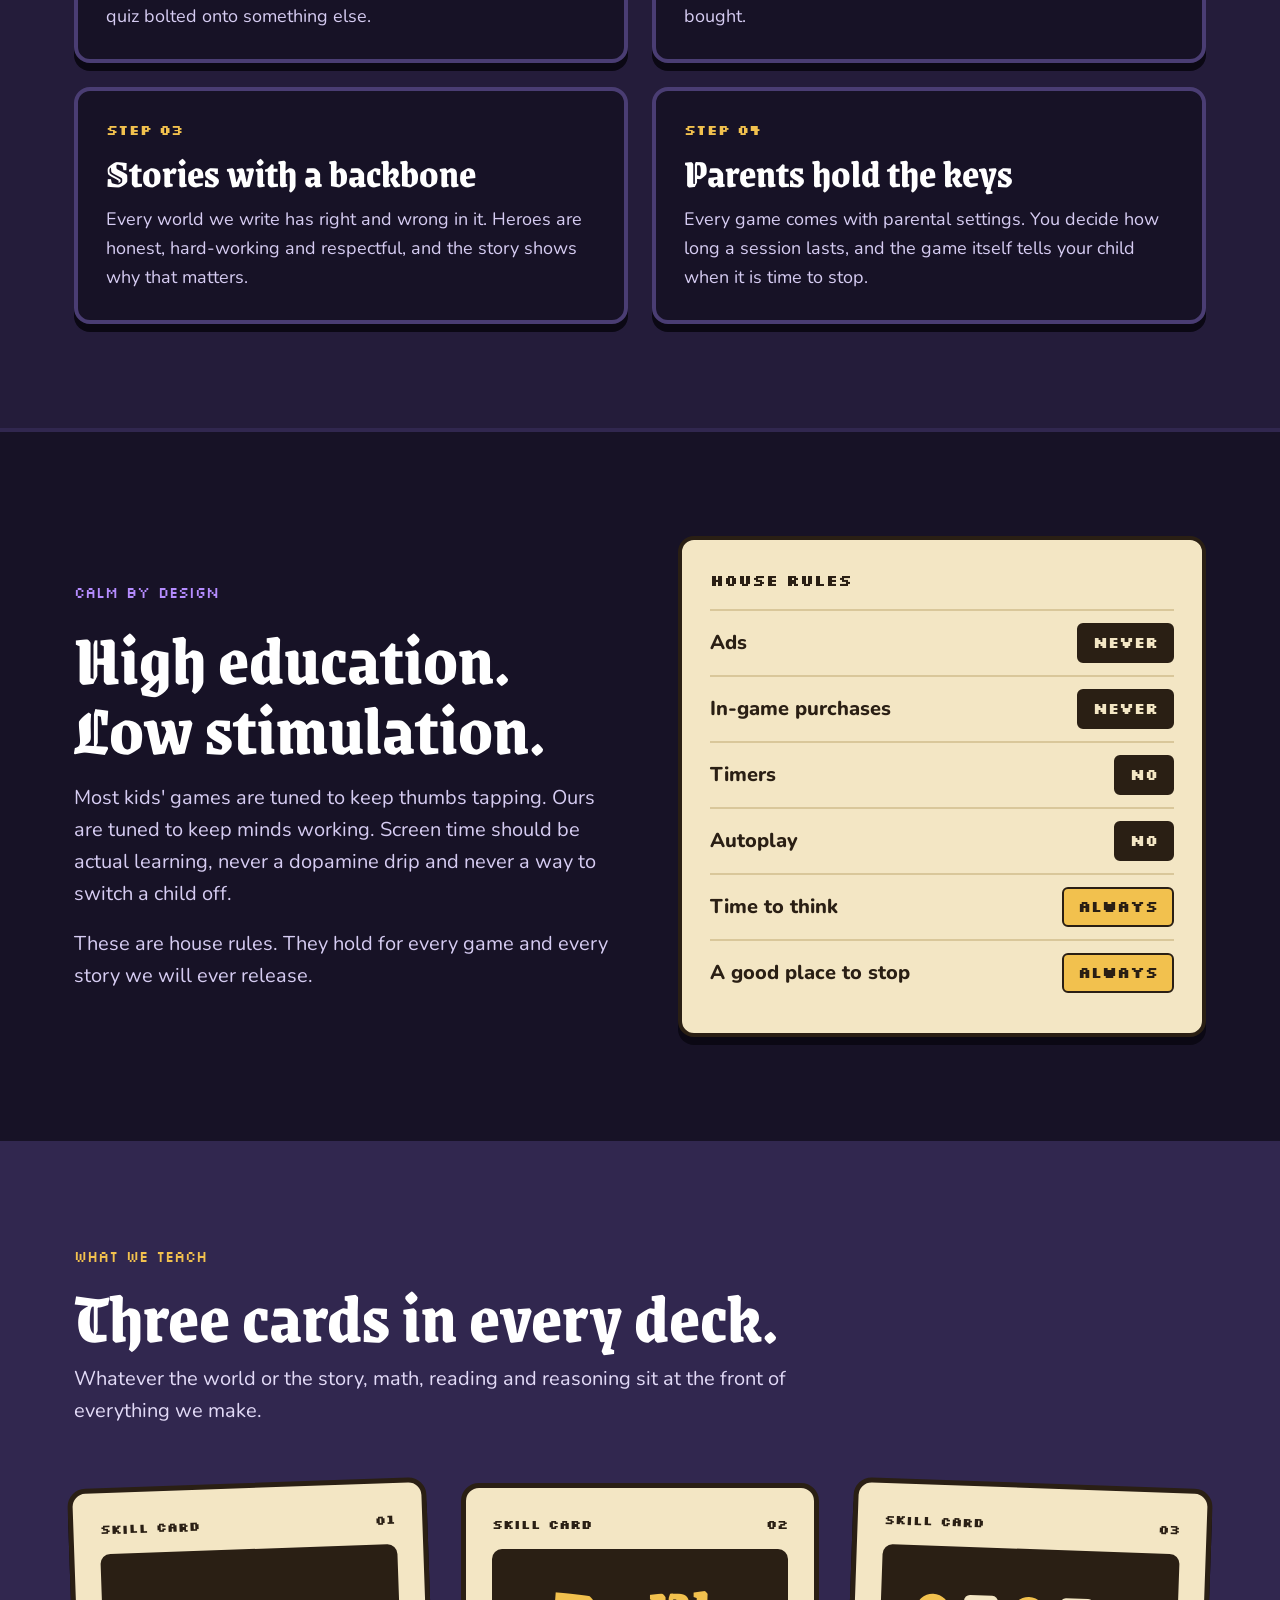
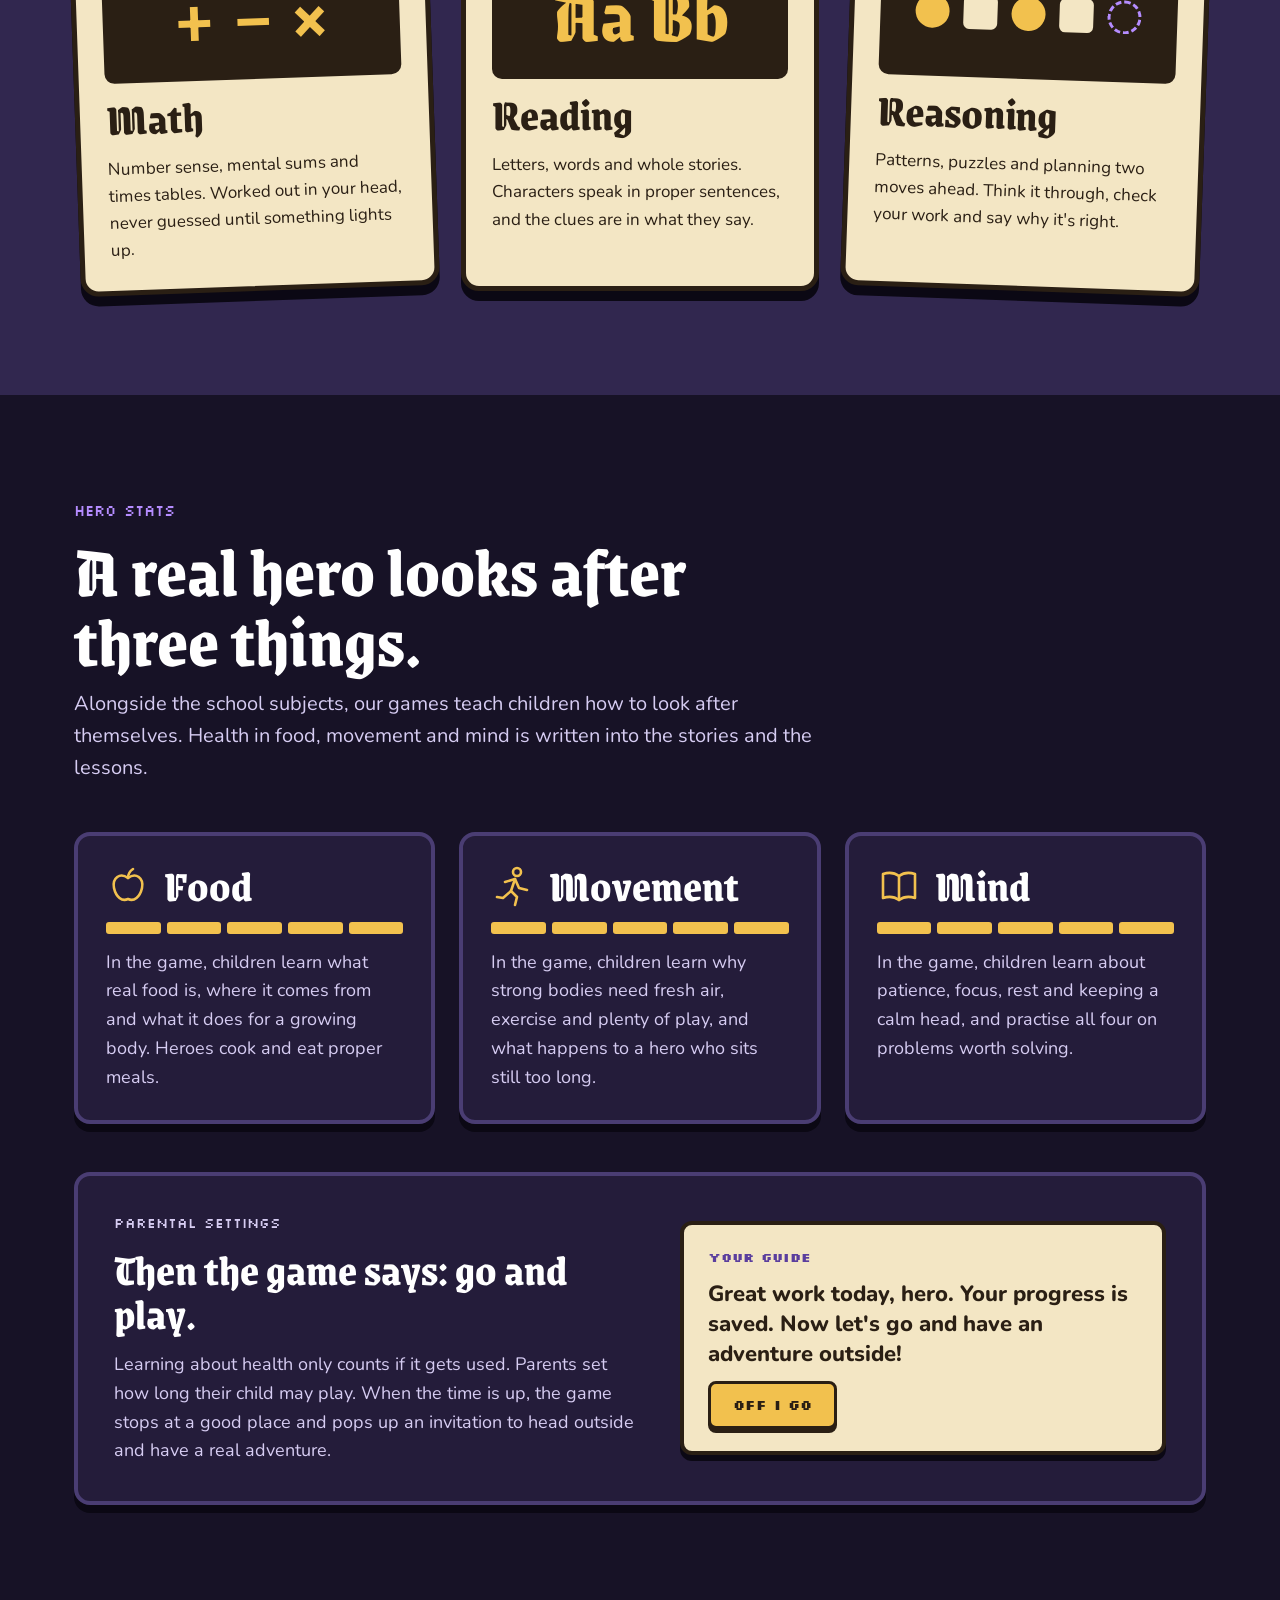
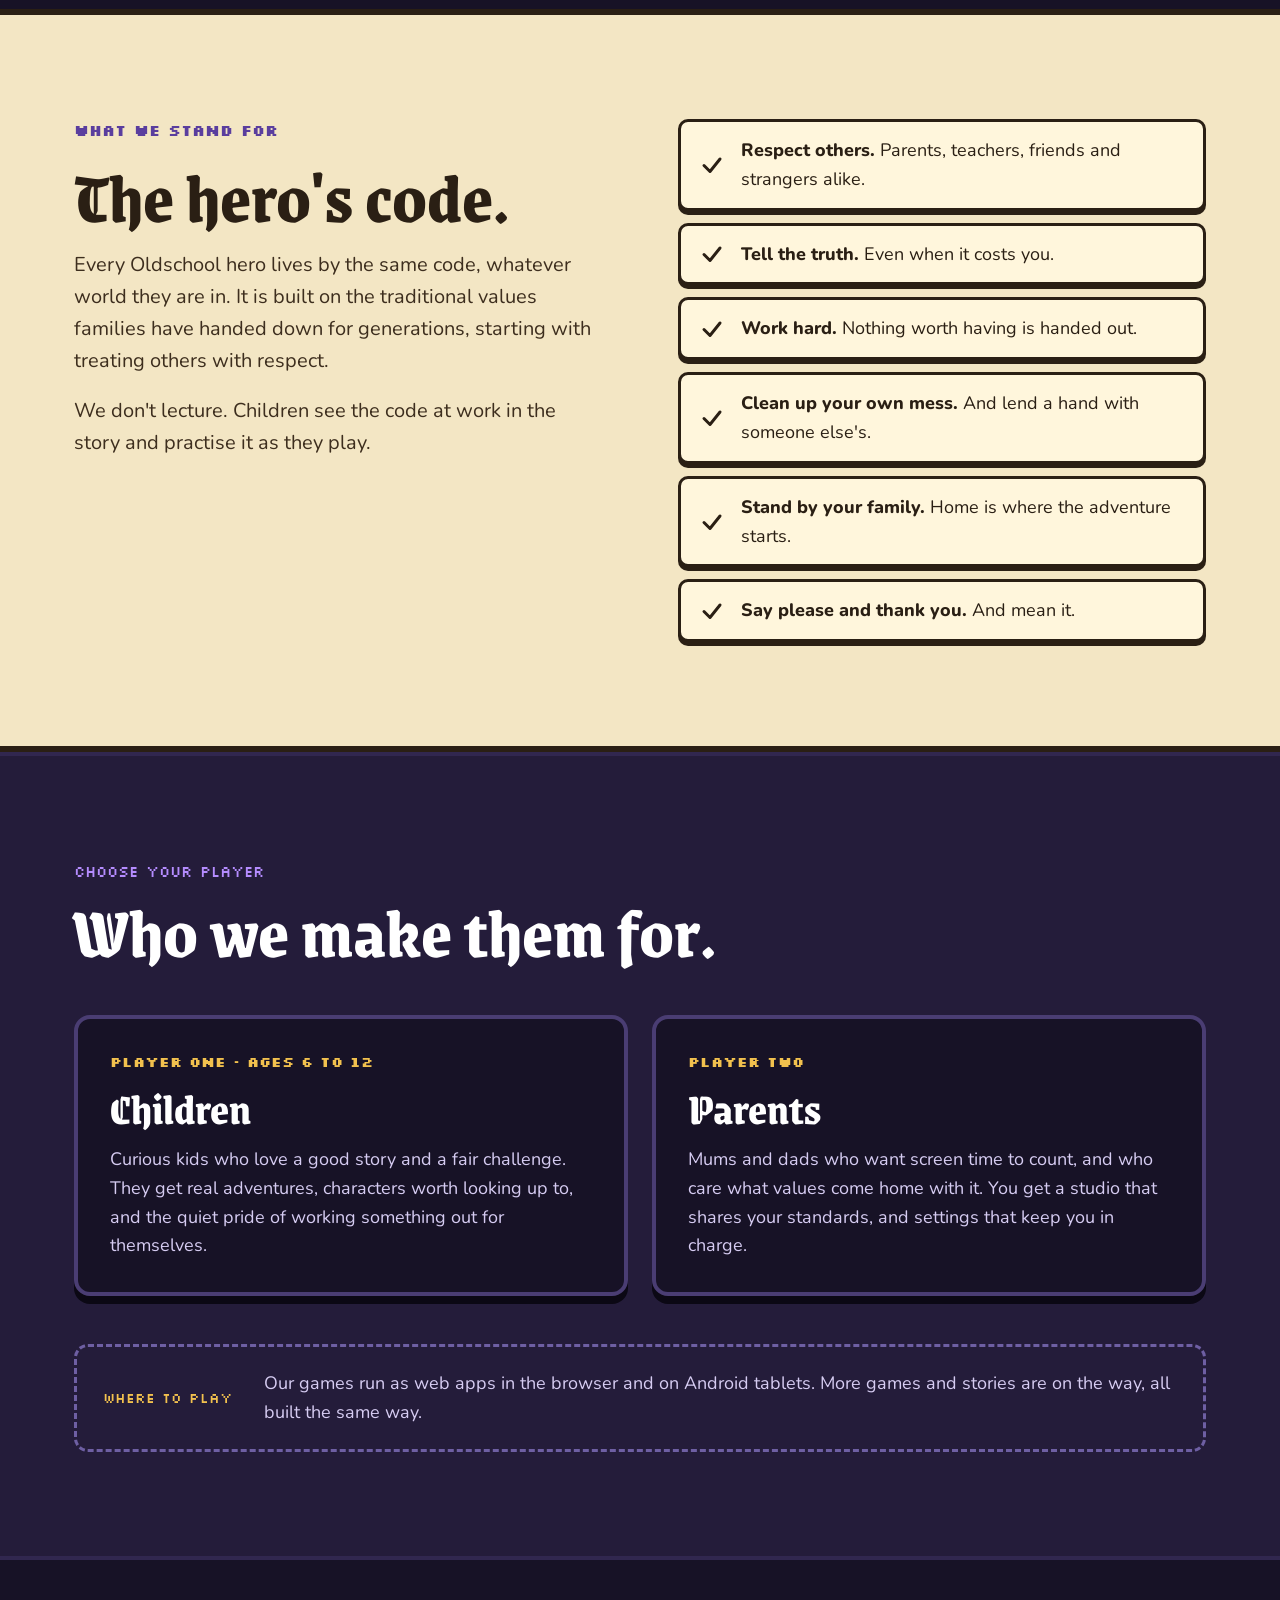
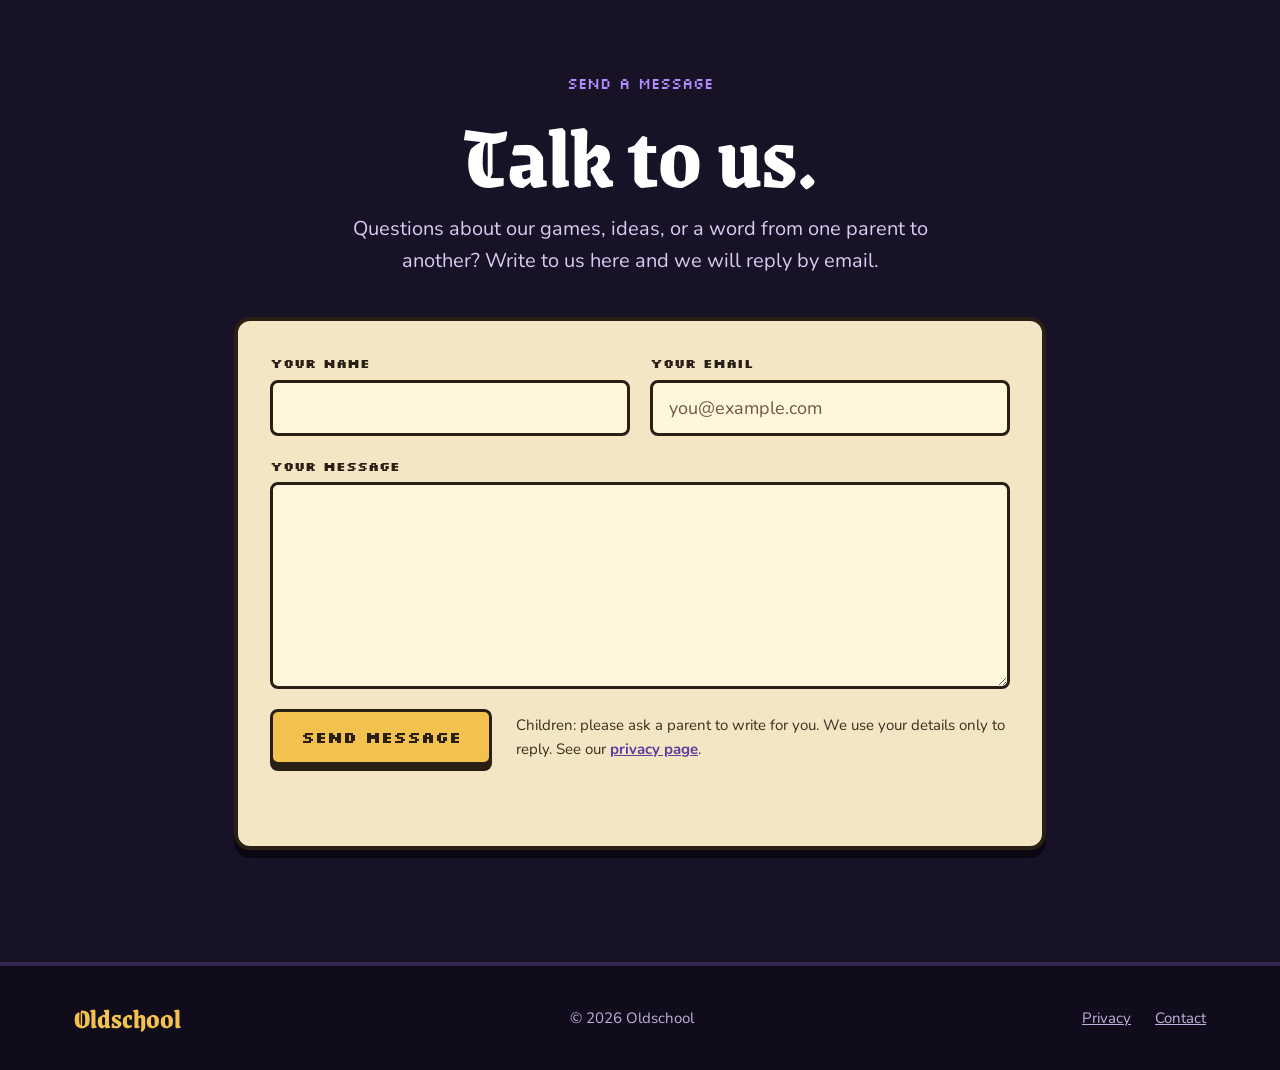
==== commit 3784b4de: "Rename Oldskool to Oldschool across the site Co-Authored-By: Claude Fable 5.2 <noreply@anthropic.com" ====
--- a/index.html
+++ b/index.html
@@ -3,8 +3,8 @@
 <head>
   <meta charset="utf-8">
   <meta name="viewport" content="width=device-width, initial-scale=1">
-  <title>Oldskool | Games that level kids up for real</title>
-  <meta name="description" content="Oldskool is a studio that makes educational games and stories for children. Math, reading and reasoning first, with good values and a calm pace.">
+  <title>Oldschool | Games that level kids up for real</title>
+  <meta name="description" content="Oldschool is a studio that makes educational games and stories for children. Math, reading and reasoning first, with good values and a calm pace.">
   <meta name="theme-color" content="#171226">
   <link rel="stylesheet" href="style.css">
 </head>
@@ -16,7 +16,7 @@
   <div class="wrap header-inner">
     <a class="logo" href="#top">
       <svg aria-hidden="true" width="34" height="34" viewBox="0 0 34 34" fill="none" stroke="currentColor" stroke-width="2.6" stroke-linecap="round" stroke-linejoin="round"><path d="M17 3 L29 7 L29 17 C29 24 24 29 17 31 C10 29 5 24 5 17 L5 7 Z"></path><path d="M12 17 L16 21 L23 12"></path></svg>
-      Oldskool
+      Oldschool
     </a>
     <button class="nav-toggle" type="button" aria-expanded="false" aria-controls="site-nav">Menu</button>
     <nav id="site-nav" class="site-nav" aria-label="Main">
@@ -37,7 +37,7 @@
     <div class="hero-copy">
       <p class="eyebrow eyebrow-purple">A new kind of game studio · For ages 6 to 12</p>
       <h1>Level up <span class="accent">for real.</span></h1>
-      <p class="lead">Oldskool is a studio that makes educational games and stories for children. Math, reading and reasoning come first, wrapped in adventures with good values and a calm pace, so screen time turns into actual learning.</p>
+      <p class="lead">Oldschool is a studio that makes educational games and stories for children. Math, reading and reasoning come first, wrapped in adventures with good values and a calm pace, so screen time turns into actual learning.</p>
       <div class="hero-actions">
         <a class="btn" href="#how">See how we make them</a>
         <a class="btn btn-ghost" href="#contact">Contact us</a>
@@ -71,7 +71,7 @@
     <div class="section-head wide">
       <p class="eyebrow eyebrow-purple">Why we make games</p>
       <h2>Screen time should leave a child better off.</h2>
-      <p class="lead">Children are going to play on screens. Too much of what is waiting for them there is built to hook them, hype them up or numb them. We started Oldskool to make the opposite: games that ask a child to think, teach something that lasts, and send them back to the real world in a good frame of mind.</p>
+      <p class="lead">Children are going to play on screens. Too much of what is waiting for them there is built to hook them, hype them up or numb them. We started Oldschool to make the opposite: games that ask a child to think, teach something that lasts, and send them back to the real world in a good frame of mind.</p>
     </div>
     <div class="stack-md">
       <p class="eyebrow eyebrow-gold">How we build every game</p>
@@ -213,7 +213,7 @@
     <div class="split-copy">
       <p class="eyebrow eyebrow-ink">What we stand for</p>
       <h2>The hero's code.</h2>
-      <p class="lead">Every Oldskool hero lives by the same code, whatever world they are in. It is built on the traditional values families have handed down for generations, starting with treating others with respect.</p>
+      <p class="lead">Every Oldschool hero lives by the same code, whatever world they are in. It is built on the traditional values families have handed down for generations, starting with treating others with respect.</p>
       <p class="lead">We don't lecture. Children see the code at work in the story and practise it as they play.</p>
     </div>
     <ol class="code-list">
@@ -292,8 +292,8 @@
 
 <footer class="site-footer">
   <div class="wrap footer-inner">
-    <span class="footer-logo">Oldskool</span>
-    <span>© <span id="year"></span> Oldskool</span>
+    <span class="footer-logo">Oldschool</span>
+    <span>© <span id="year"></span> Oldschool</span>
     <span class="footer-links"><a href="privacy.html">Privacy</a><a href="#contact">Contact</a></span>
   </div>
 </footer>
--- a/style.css
+++ b/style.css
@@ -1,13 +1,7 @@
-/* Oldskool launch page
+/* Oldschool launch page
    Colours and fonts live in :root so the whole look can be changed in one place. */
 
-/* Fonts are hosted with the site (see /fonts), so no visitor data goes to a font service. */
-@font-face { font-family: 'Grenze Gotisch'; font-weight: 800; font-style: normal; font-display: swap; src: url('fonts/grenze-gotisch-latin-800-normal.woff2') format('woff2'); }
-@font-face { font-family: 'Nunito'; font-weight: 400; font-style: normal; font-display: swap; src: url('fonts/nunito-latin-400-normal.woff2') format('woff2'); }
-@font-face { font-family: 'Nunito'; font-weight: 700; font-style: normal; font-display: swap; src: url('fonts/nunito-latin-700-normal.woff2') format('woff2'); }
-@font-face { font-family: 'Nunito'; font-weight: 800; font-style: normal; font-display: swap; src: url('fonts/nunito-latin-800-normal.woff2') format('woff2'); }
-@font-face { font-family: 'Silkscreen'; font-weight: 400; font-style: normal; font-display: swap; src: url('fonts/silkscreen-latin-400-normal.woff2') format('woff2'); }
-@font-face { font-family: 'Silkscreen'; font-weight: 700; font-style: normal; font-display: swap; src: url('fonts/silkscreen-latin-700-normal.woff2') format('woff2'); }
+/* The fonts are built into the bottom of this file, so they always load with it. */
 
 :root {
   --night: #171226;
@@ -358,3 +352,13 @@
   .site-nav a:not(.btn) { padding: 14px 0; border-top: 2px solid var(--stone-light); }
   .site-nav .btn { margin-top: 12px; }
 }
+
+/* ---------- Fonts (built in; do not edit below this line) ----------
+   Grenze Gotisch, Nunito and Silkscreen, SIL Open Font License. Licences are in /fonts. */
+
+@font-face { font-family: 'Grenze Gotisch'; font-weight: 800; font-style: normal; font-display: swap; src: url([data-uri]) format('woff2'); }
+@font-face { font-family: 'Nunito'; font-weight: 400; font-style: normal; font-display: swap; src: url([data-uri]) format('woff2'); }
+@font-face { font-family: 'Nunito'; font-weight: 700; font-style: normal; font-display: swap; src: url([data-uri]) format('woff2'); }
+@font-face { font-family: 'Nunito'; font-weight: 800; font-style: normal; font-display: swap; src: url([data-uri]) format('woff2'); }
+@font-face { font-family: 'Silkscreen'; font-weight: 400; font-style: normal; font-display: swap; src: url([data-uri]) format('woff2'); }
+@font-face { font-family: 'Silkscreen'; font-weight: 700; font-style: normal; font-display: swap; src: url([data-uri]) format('woff2'); }
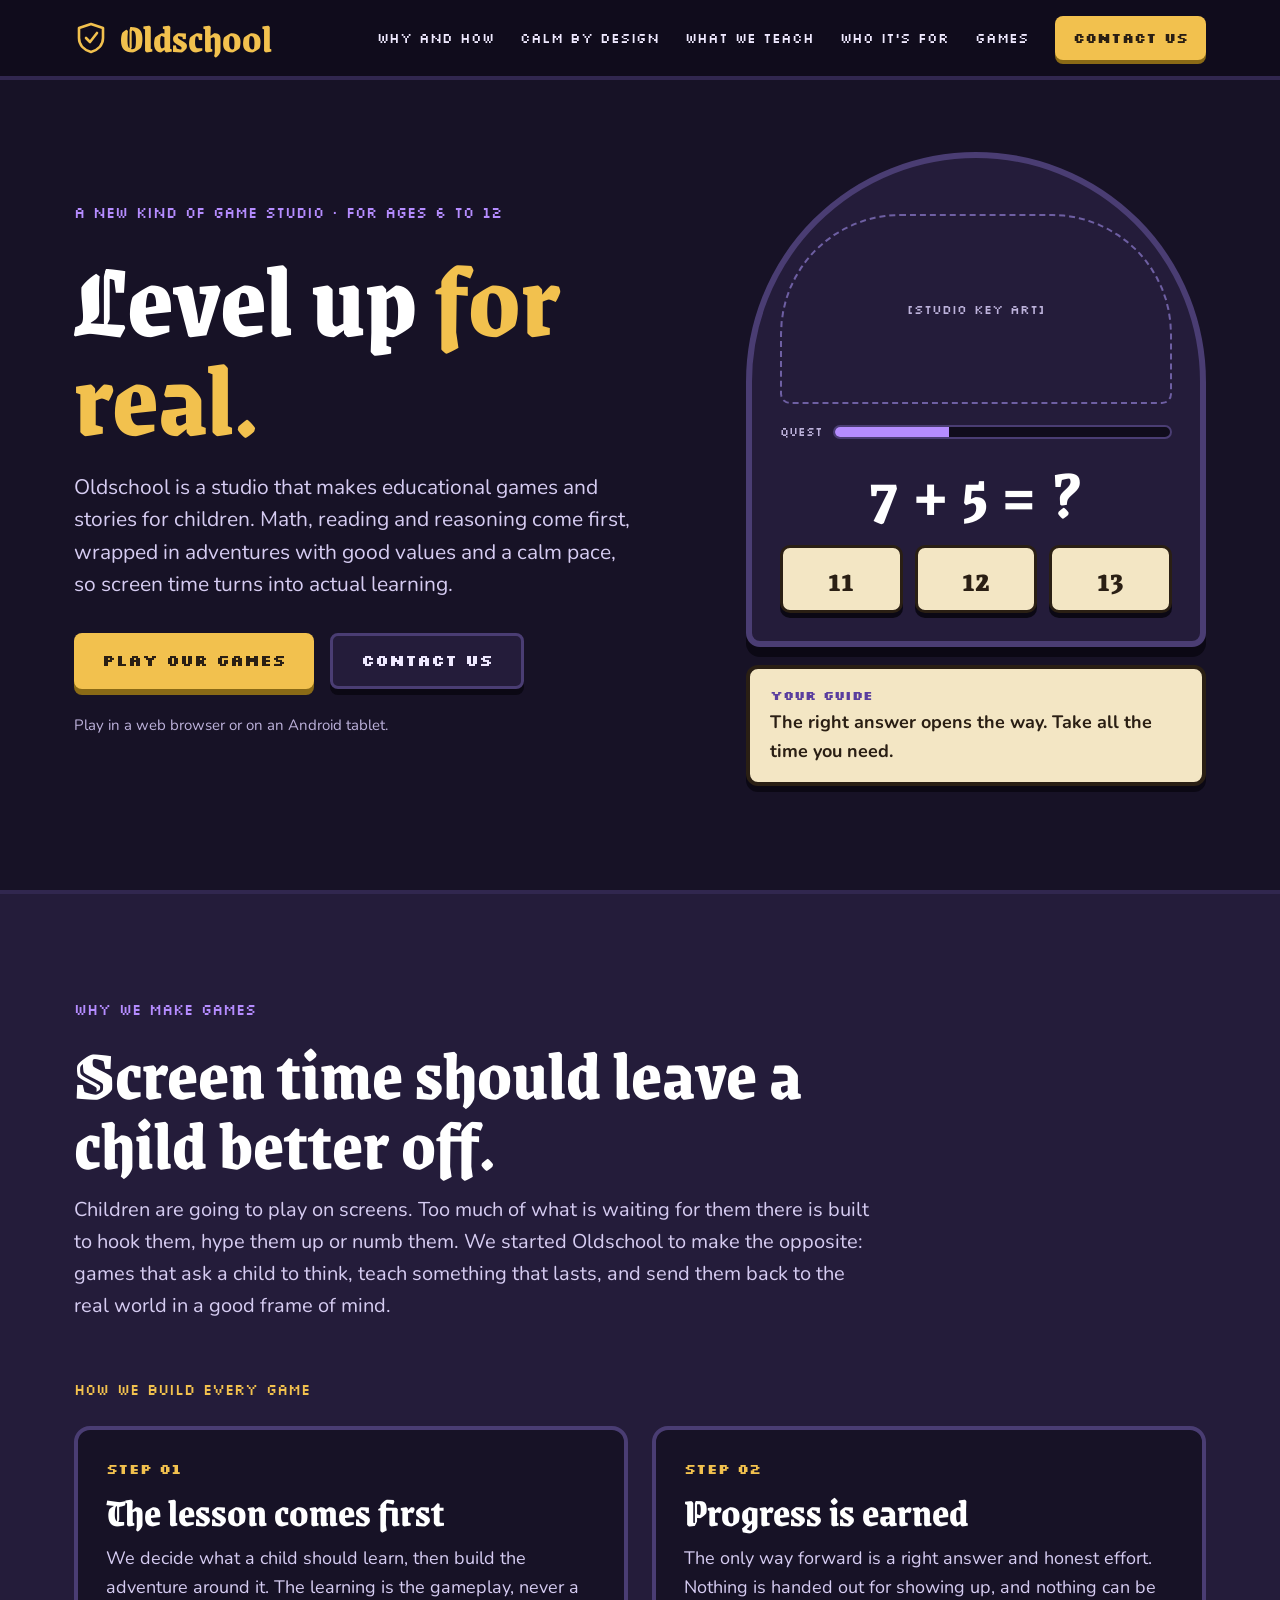
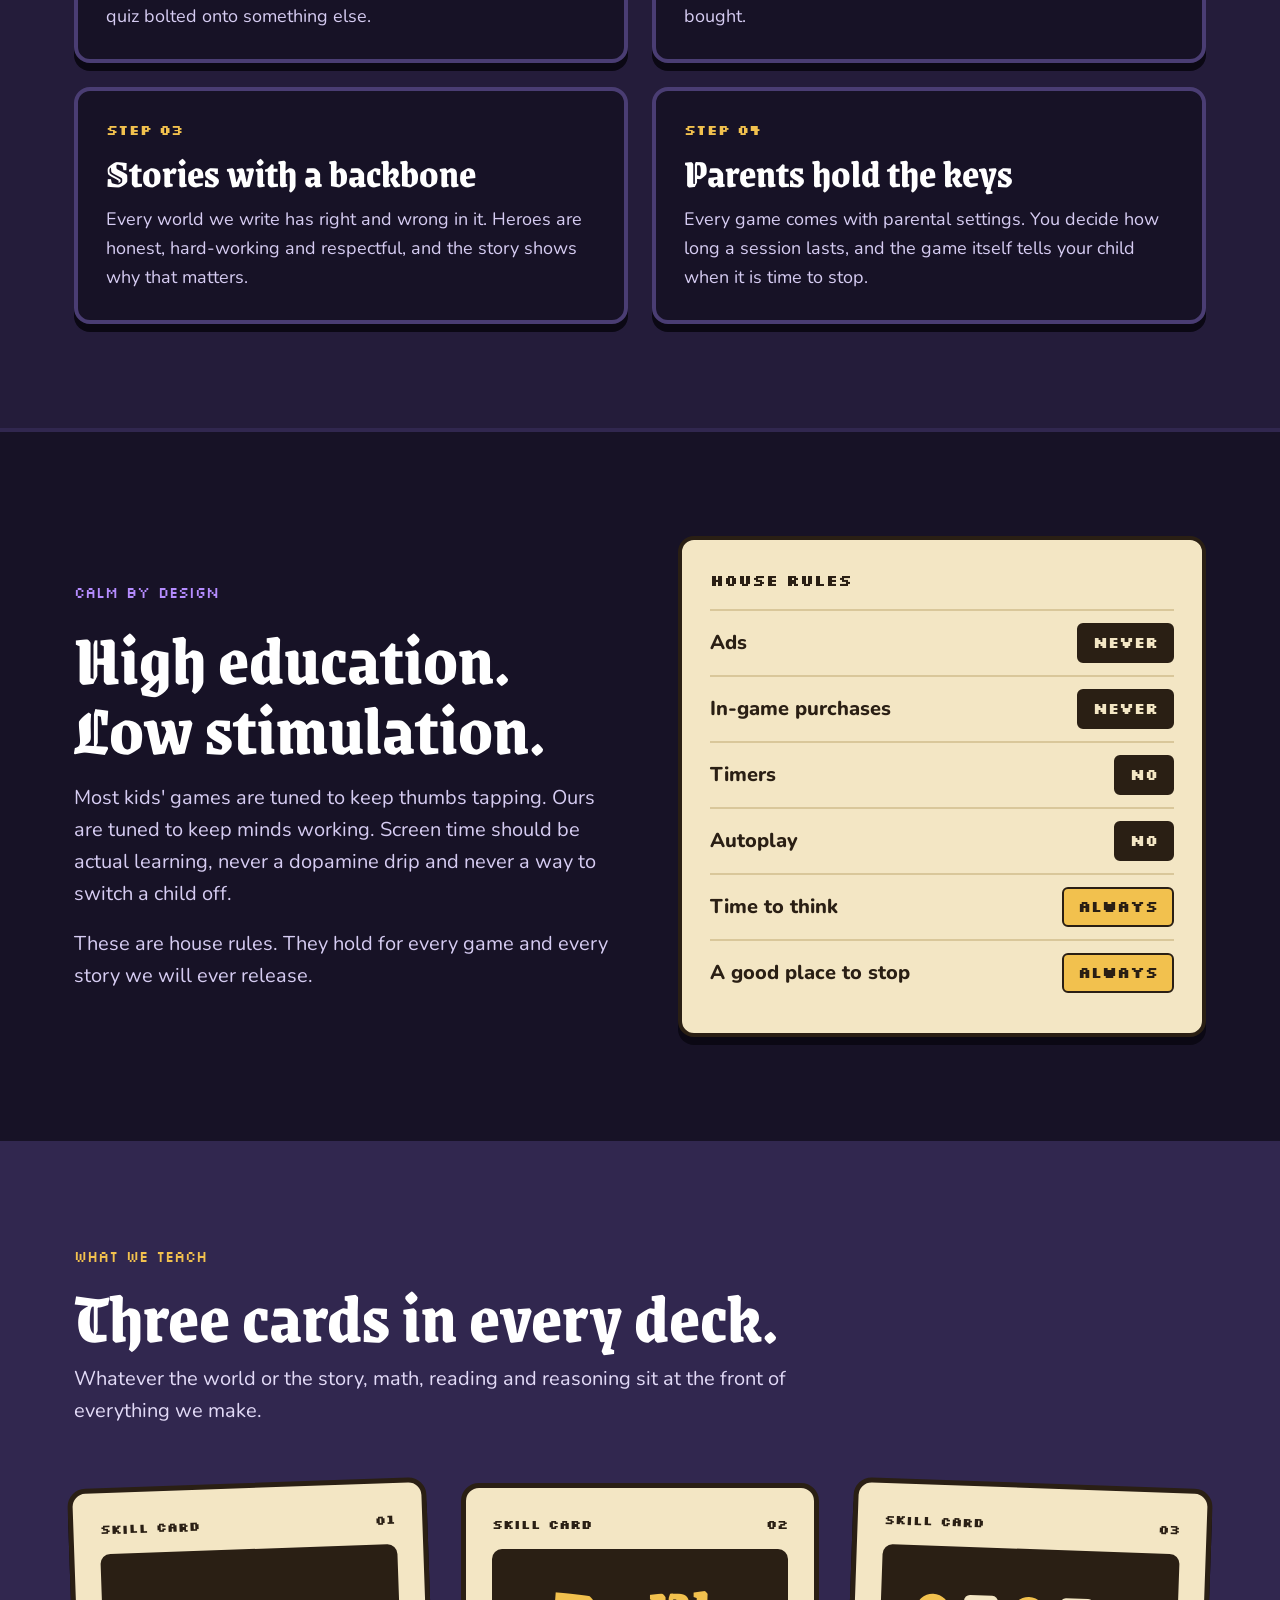
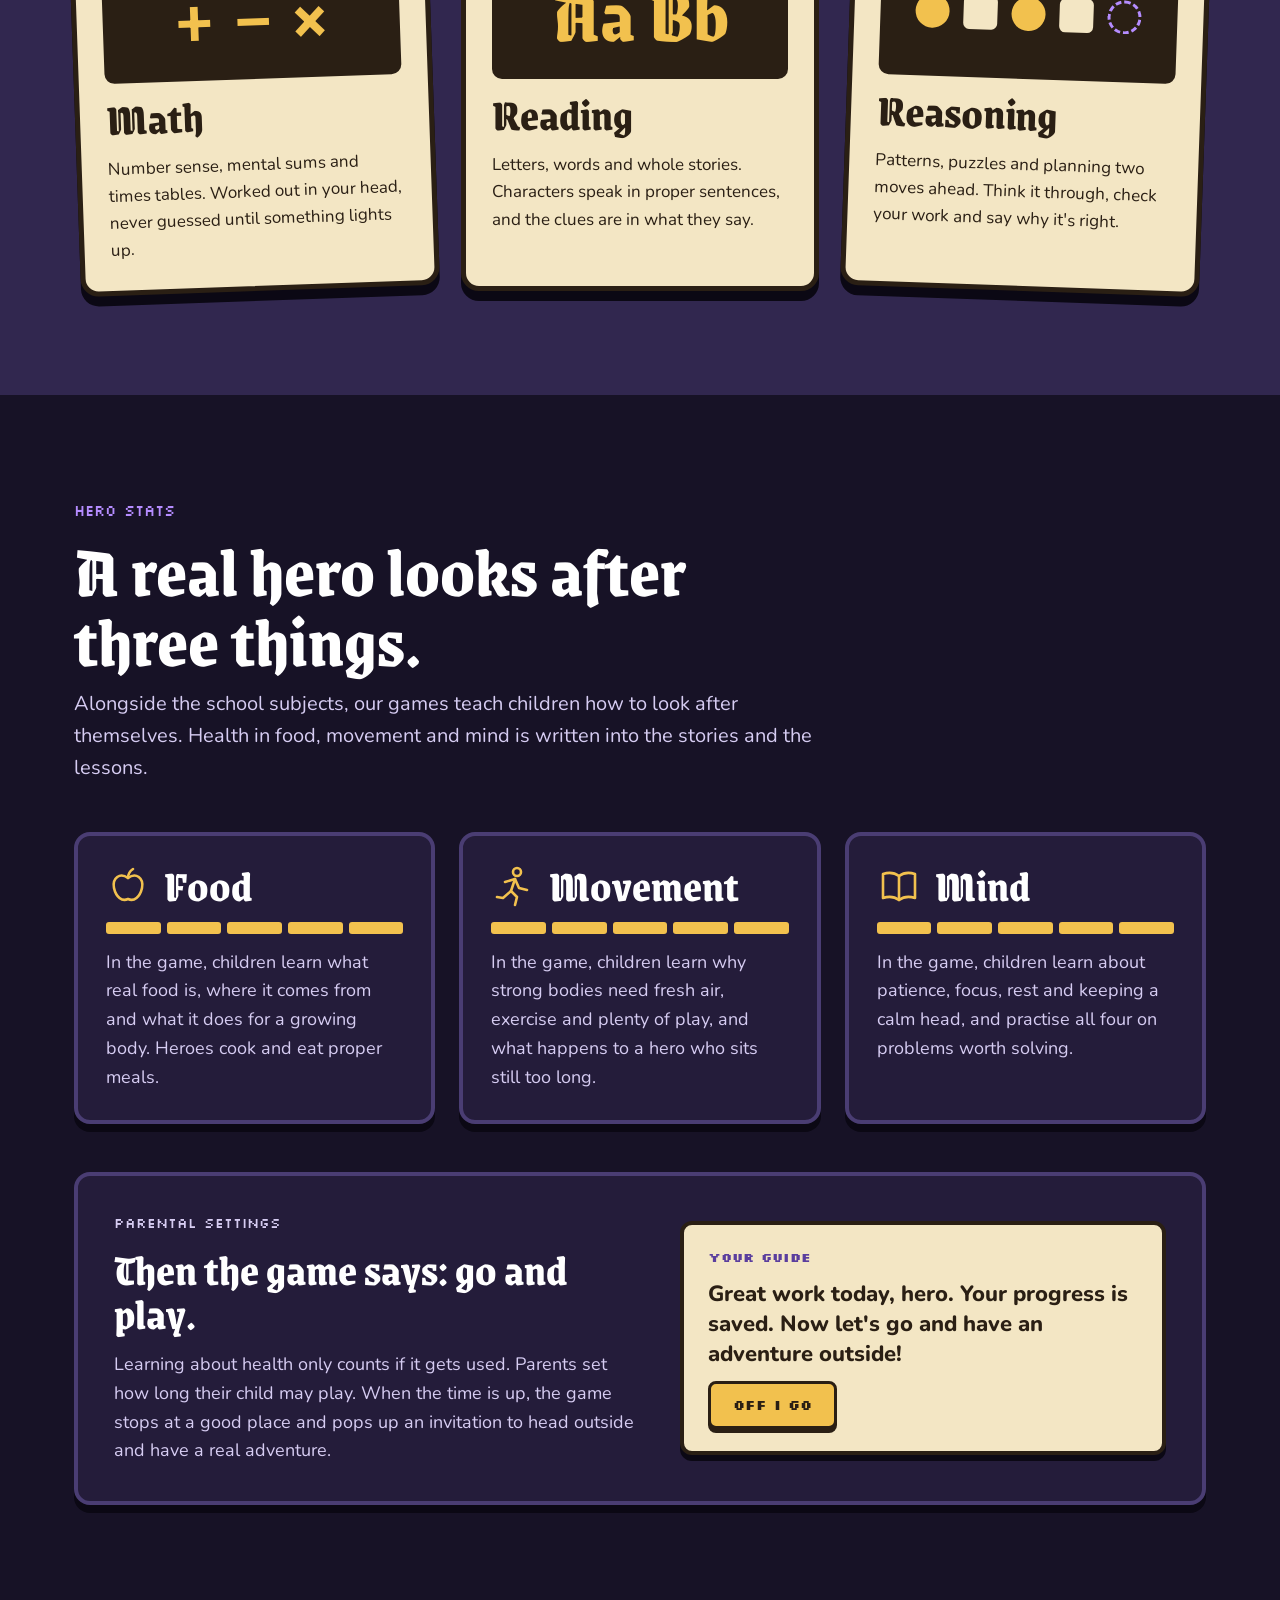
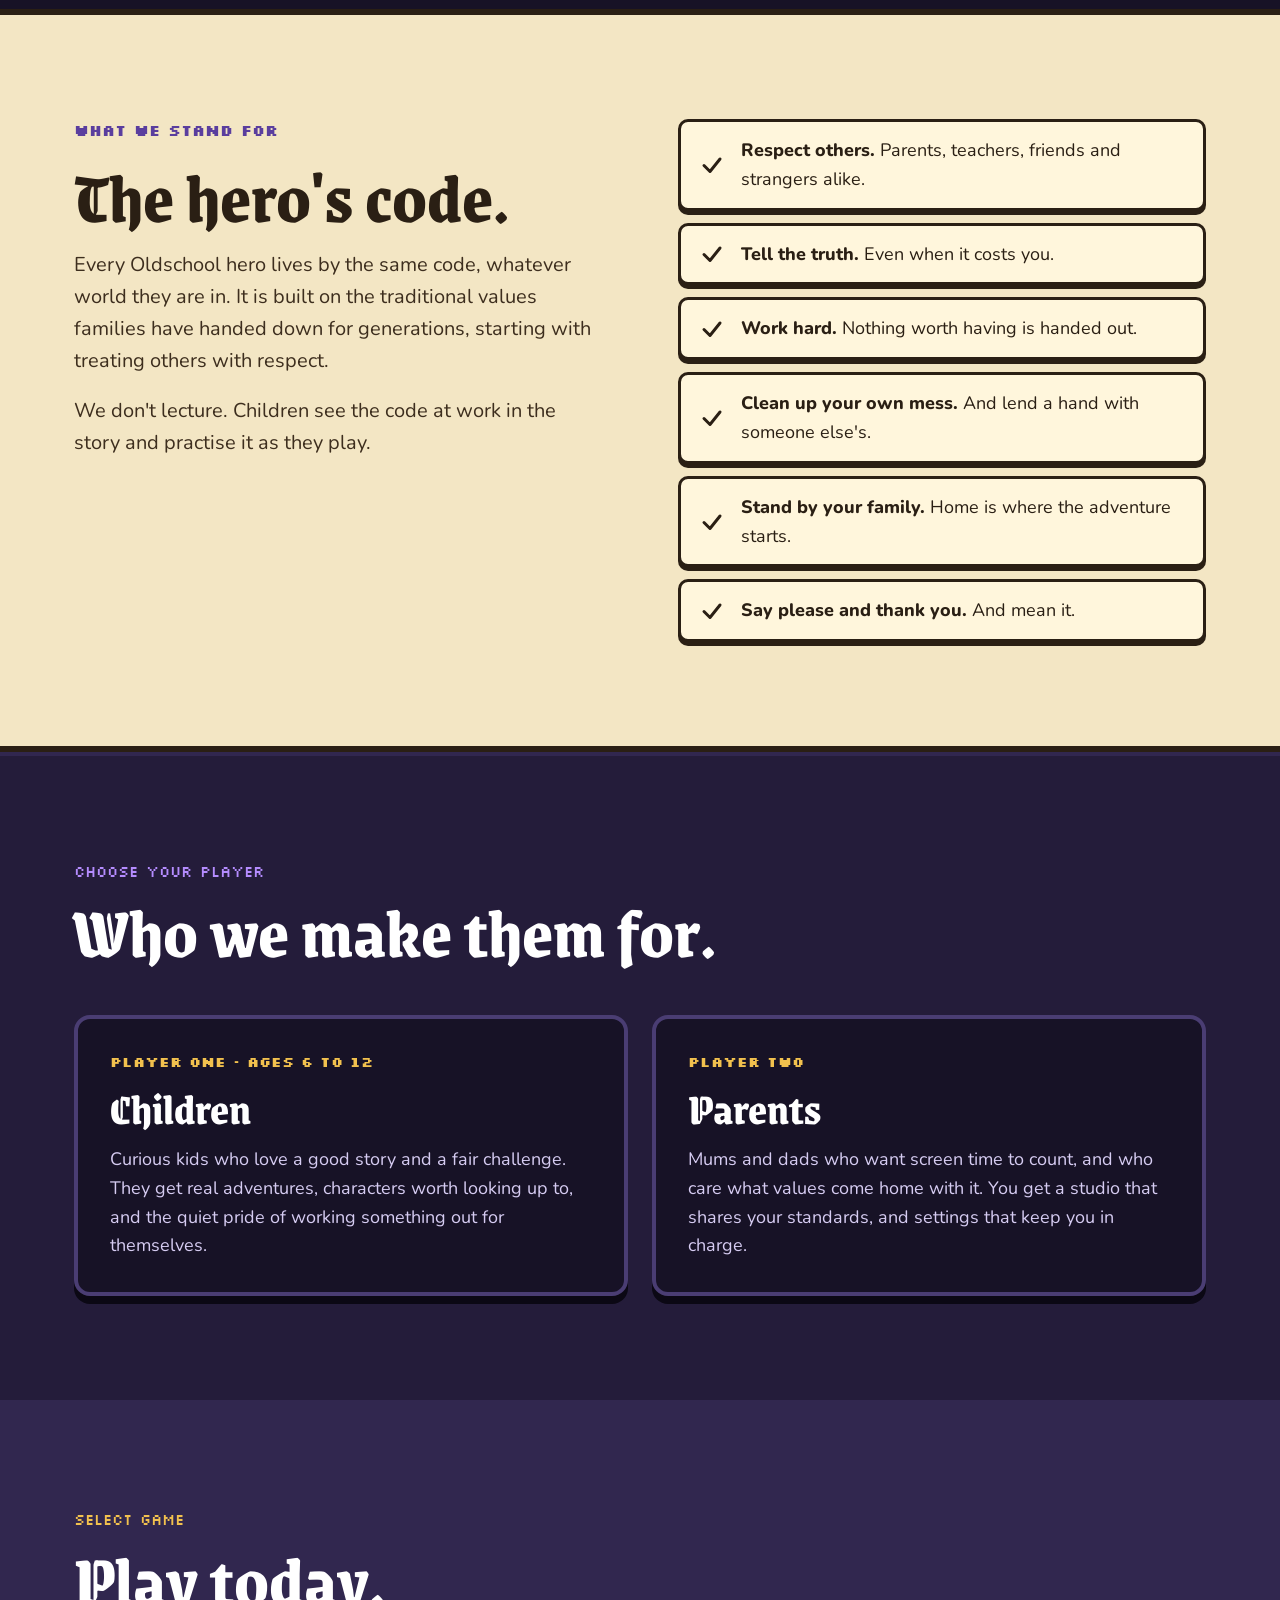
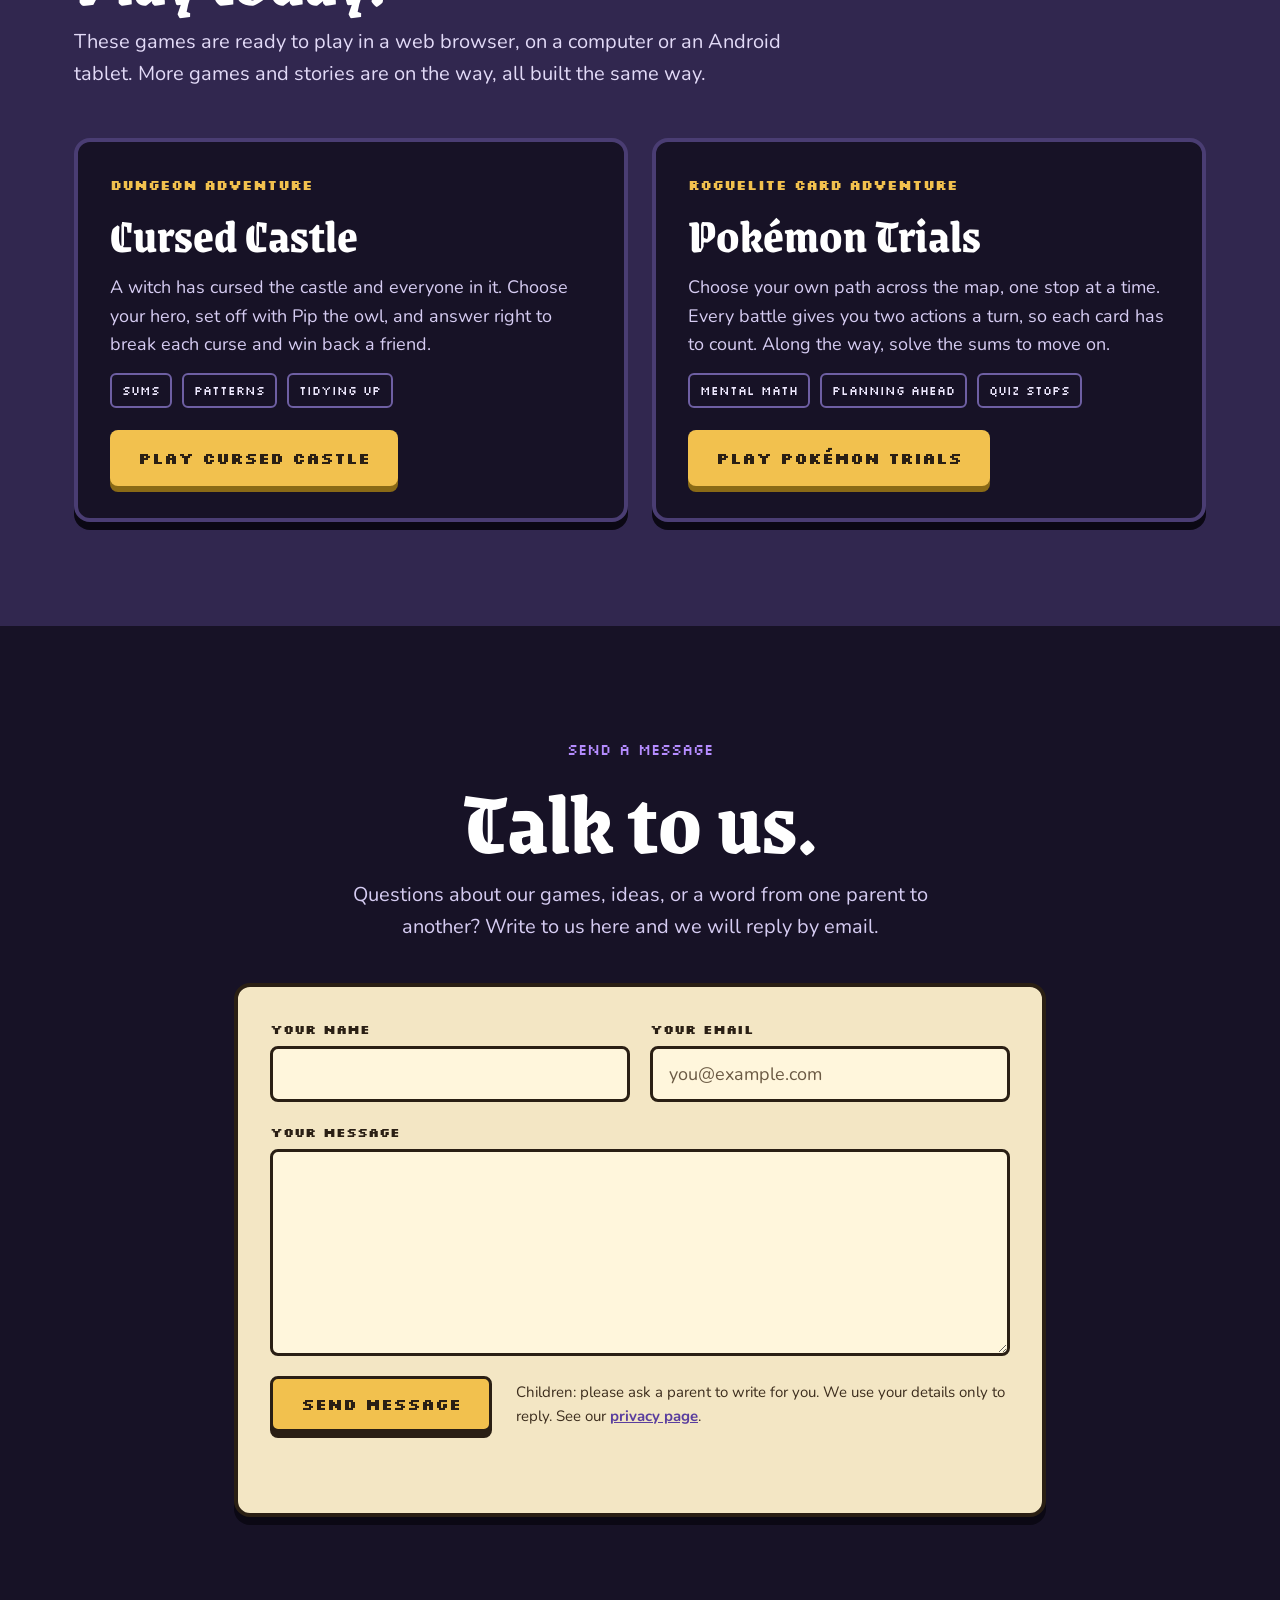
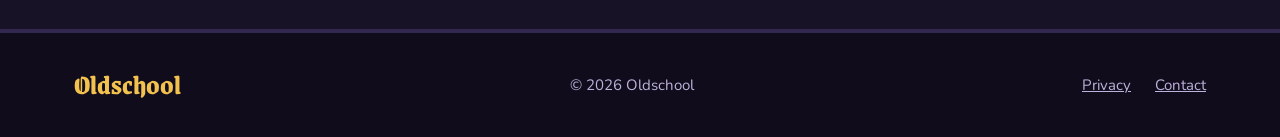
==== commit f6eb3a12: "Add games section with links to Cursed Castle and Pokémon Trials Co-Authored-By: Claude Fable 5.2 <n" ====
--- a/index.html
+++ b/index.html
@@ -24,6 +24,7 @@
       <a href="#calm">Calm by design</a>
       <a href="#skills">What we teach</a>
       <a href="#who">Who it's for</a>
+      <a href="#games">Games</a>
       <a class="btn btn-small" href="#contact">Contact us</a>
     </nav>
   </div>
@@ -39,7 +40,7 @@
       <h1>Level up <span class="accent">for real.</span></h1>
       <p class="lead">Oldschool is a studio that makes educational games and stories for children. Math, reading and reasoning come first, wrapped in adventures with good values and a calm pace, so screen time turns into actual learning.</p>
       <div class="hero-actions">
-        <a class="btn" href="#how">See how we make them</a>
+        <a class="btn" href="#games">Play our games</a>
         <a class="btn btn-ghost" href="#contact">Contact us</a>
       </div>
       <p class="small-note">Play in a web browser or on an Android tablet.</p>
@@ -246,9 +247,40 @@
         <p>Mums and dads who want screen time to count, and who care what values come home with it. You get a studio that shares your standards, and settings that keep you in charge.</p>
       </article>
     </div>
-    <div class="workshop">
-      <span class="eyebrow eyebrow-gold eyebrow-small">Where to play</span>
-      <span class="workshop-text">Our games run as web apps in the browser and on Android tablets. More games and stories are on the way, all built the same way.</span>
+  </div>
+</section>
+
+<!-- GAMES -->
+<section id="games" class="section section-purple">
+  <div class="wrap stack-lg">
+    <div class="section-head">
+      <p class="eyebrow eyebrow-gold">Select game</p>
+      <h2>Play today.</h2>
+      <p class="lead lead-bright">These games are ready to play in a web browser, on a computer or an Android tablet. More games and stories are on the way, all built the same way.</p>
+    </div>
+    <div class="grid grid-2">
+      <article class="panel game">
+        <p class="step">DUNGEON ADVENTURE</p>
+        <h3>Cursed Castle</h3>
+        <p>A witch has cursed the castle and everyone in it. Choose your hero, set off with Pip the owl, and answer right to break each curse and win back a friend.</p>
+        <ul class="tags">
+          <li>Sums</li>
+          <li>Patterns</li>
+          <li>Tidying up</li>
+        </ul>
+        <a class="btn game-play" href="https://machess.github.io/cursedcastle/" target="_blank" rel="noopener">Play Cursed Castle<span class="visually-hidden"> (opens in a new tab)</span></a>
+      </article>
+      <article class="panel game">
+        <p class="step">ROGUELITE CARD ADVENTURE</p>
+        <h3>Pokémon Trials</h3>
+        <p>Choose your own path across the map, one stop at a time. Every battle gives you two actions a turn, so each card has to count. Along the way, solve the sums to move on.</p>
+        <ul class="tags">
+          <li>Mental math</li>
+          <li>Planning ahead</li>
+          <li>Quiz stops</li>
+        </ul>
+        <a class="btn game-play" href="https://machess.github.io/PokeRogueLite/" target="_blank" rel="noopener">Play Pokémon Trials<span class="visually-hidden"> (opens in a new tab)</span></a>
+      </article>
     </div>
   </div>
 </section>
--- a/style.css
+++ b/style.css
@@ -302,8 +302,14 @@
 /* Who it's for */
 #who .panel { padding: 32px; gap: 14px; }
 #who .panel h3 { font-size: 44px; }
-.workshop { border: 3px dashed var(--border-light); border-radius: 14px; padding: 22px 26px; display: flex; flex-wrap: wrap; align-items: center; gap: 10px 32px; }
-.workshop-text { flex: 1 1 420px; color: var(--text-soft); }
+
+/* Games */
+.game { gap: 14px; padding: 32px; }
+.game h3 { font-size: 48px; }
+.game-play { align-self: flex-start; margin-top: 8px; }
+.tags { display: flex; flex-wrap: wrap; gap: 10px; font-family: var(--font-pixel); font-size: 12px; text-transform: uppercase; }
+.tags li { border: 2px solid var(--border-light); border-radius: 6px; padding: 6px 10px; color: var(--text); }
+.visually-hidden { position: absolute; width: 1px; height: 1px; overflow: hidden; clip: rect(0 0 0 0); white-space: nowrap; }
 
 /* Contact */
 .contact { padding: 112px 0; }
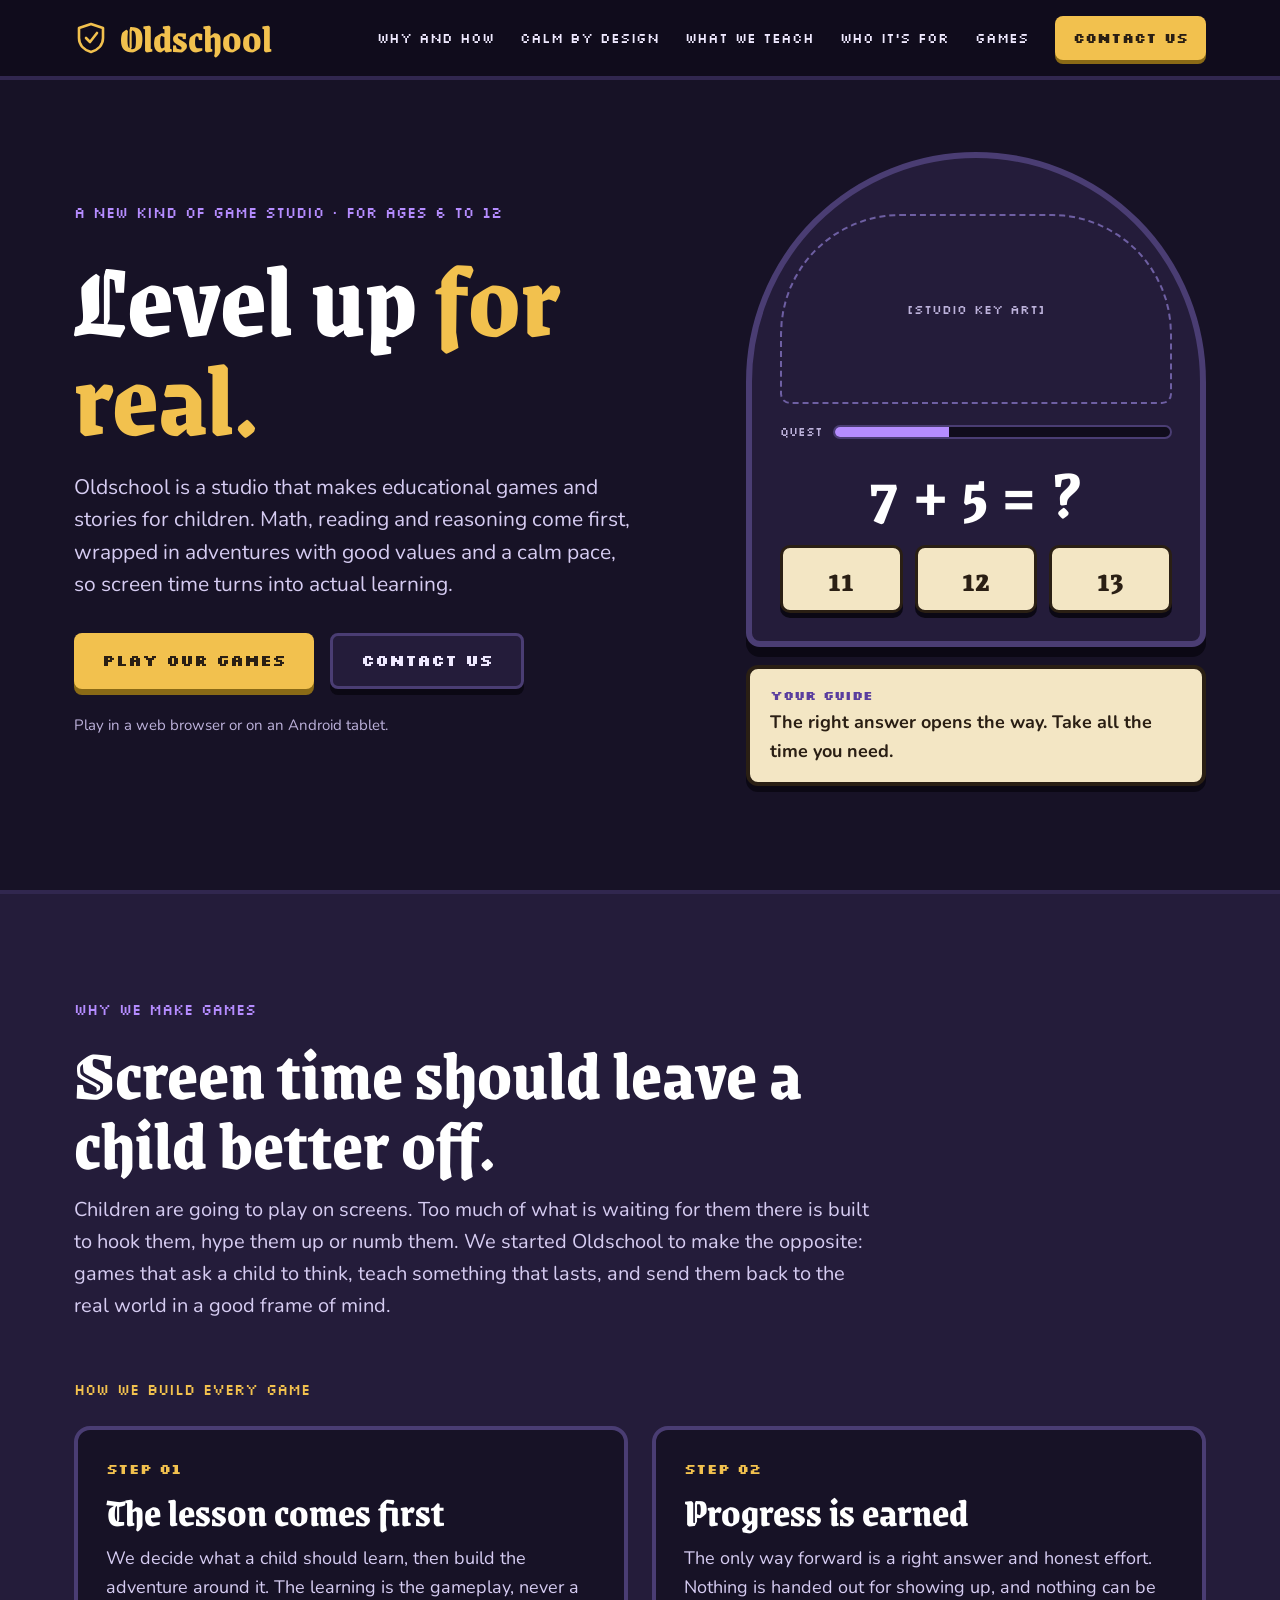
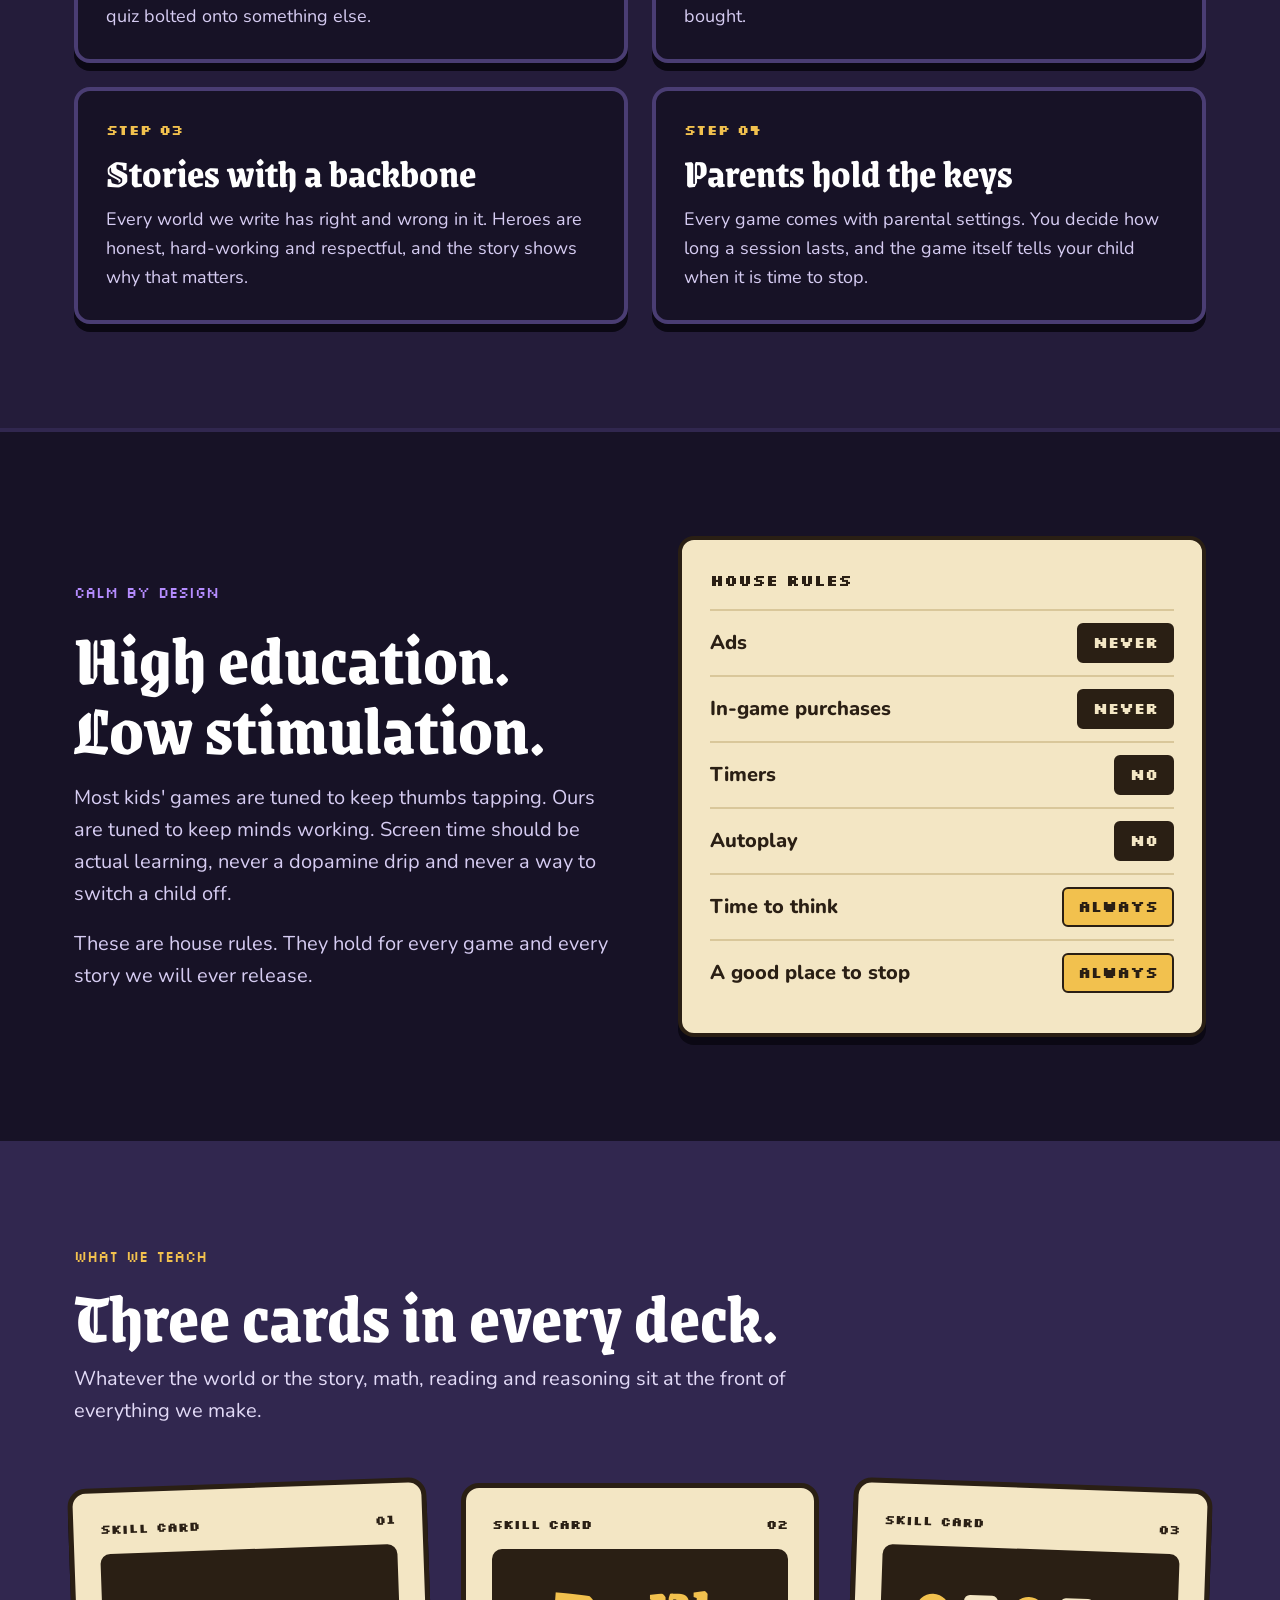
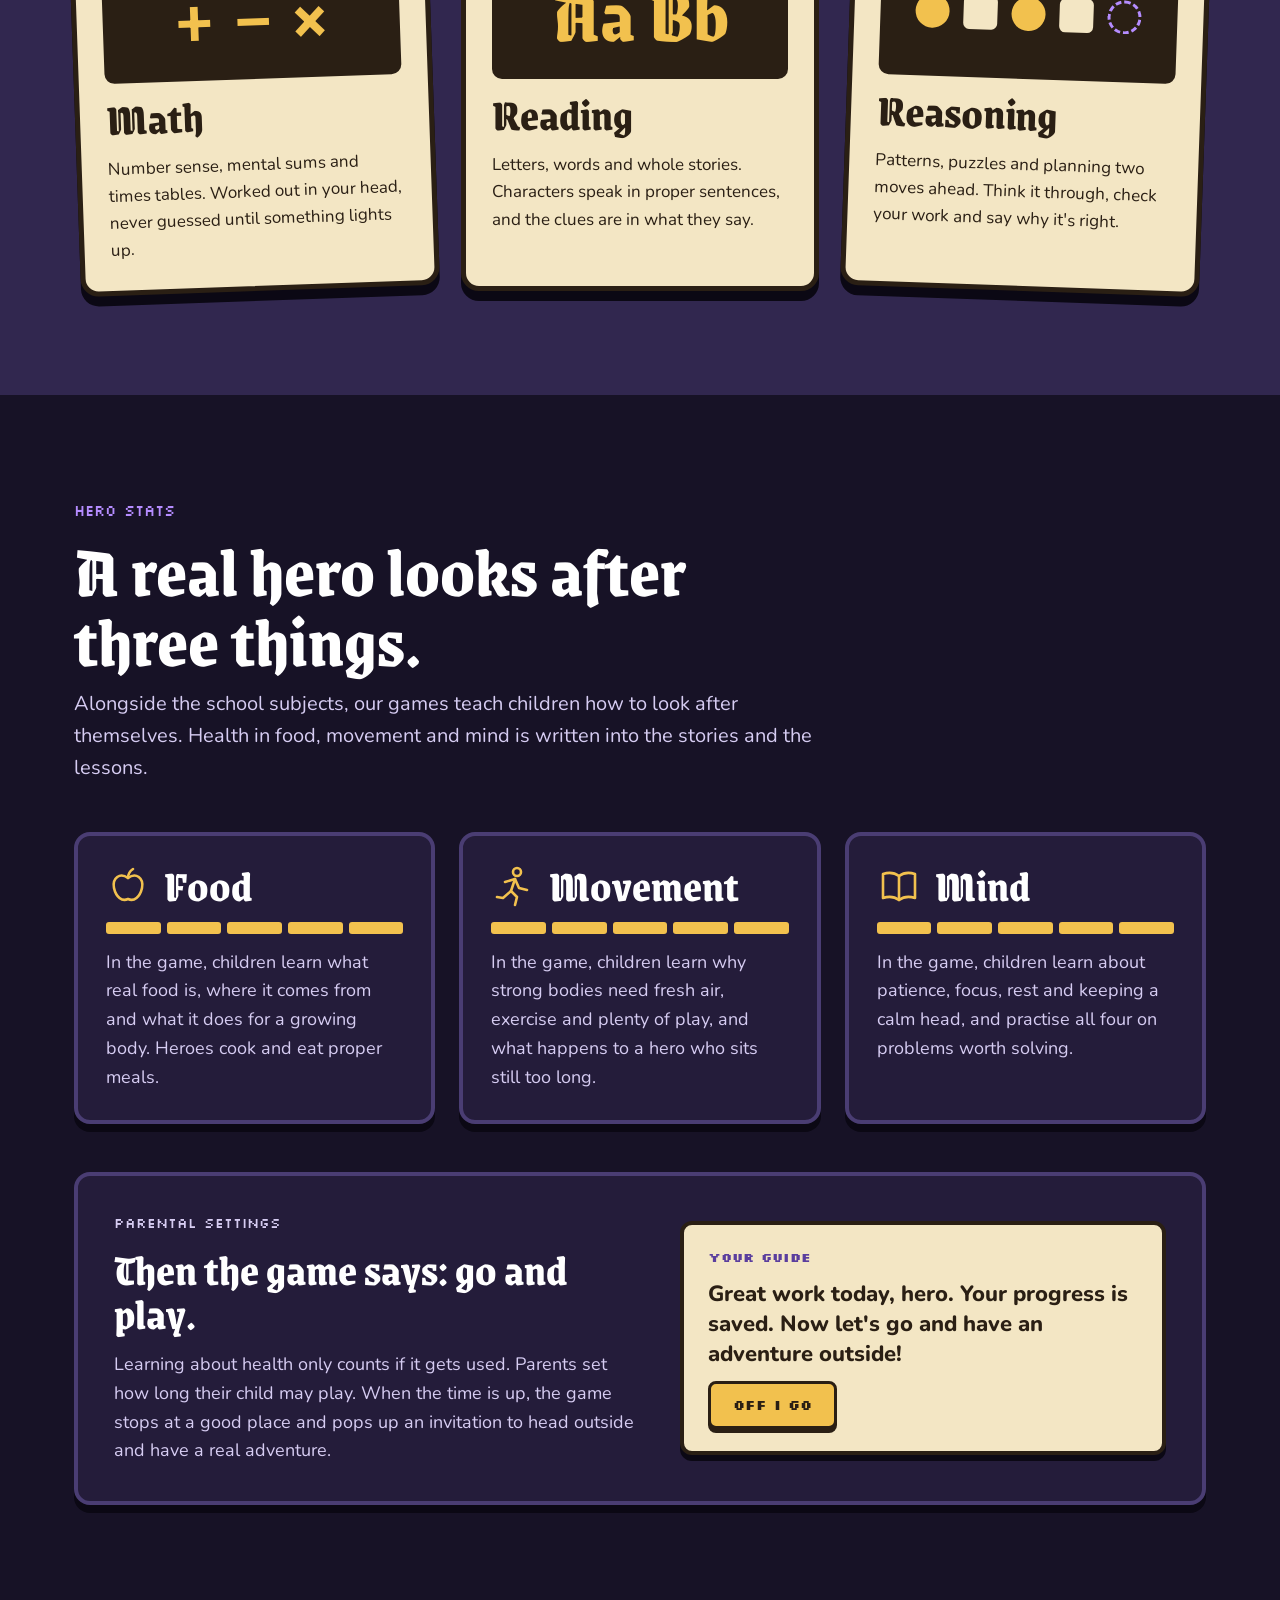
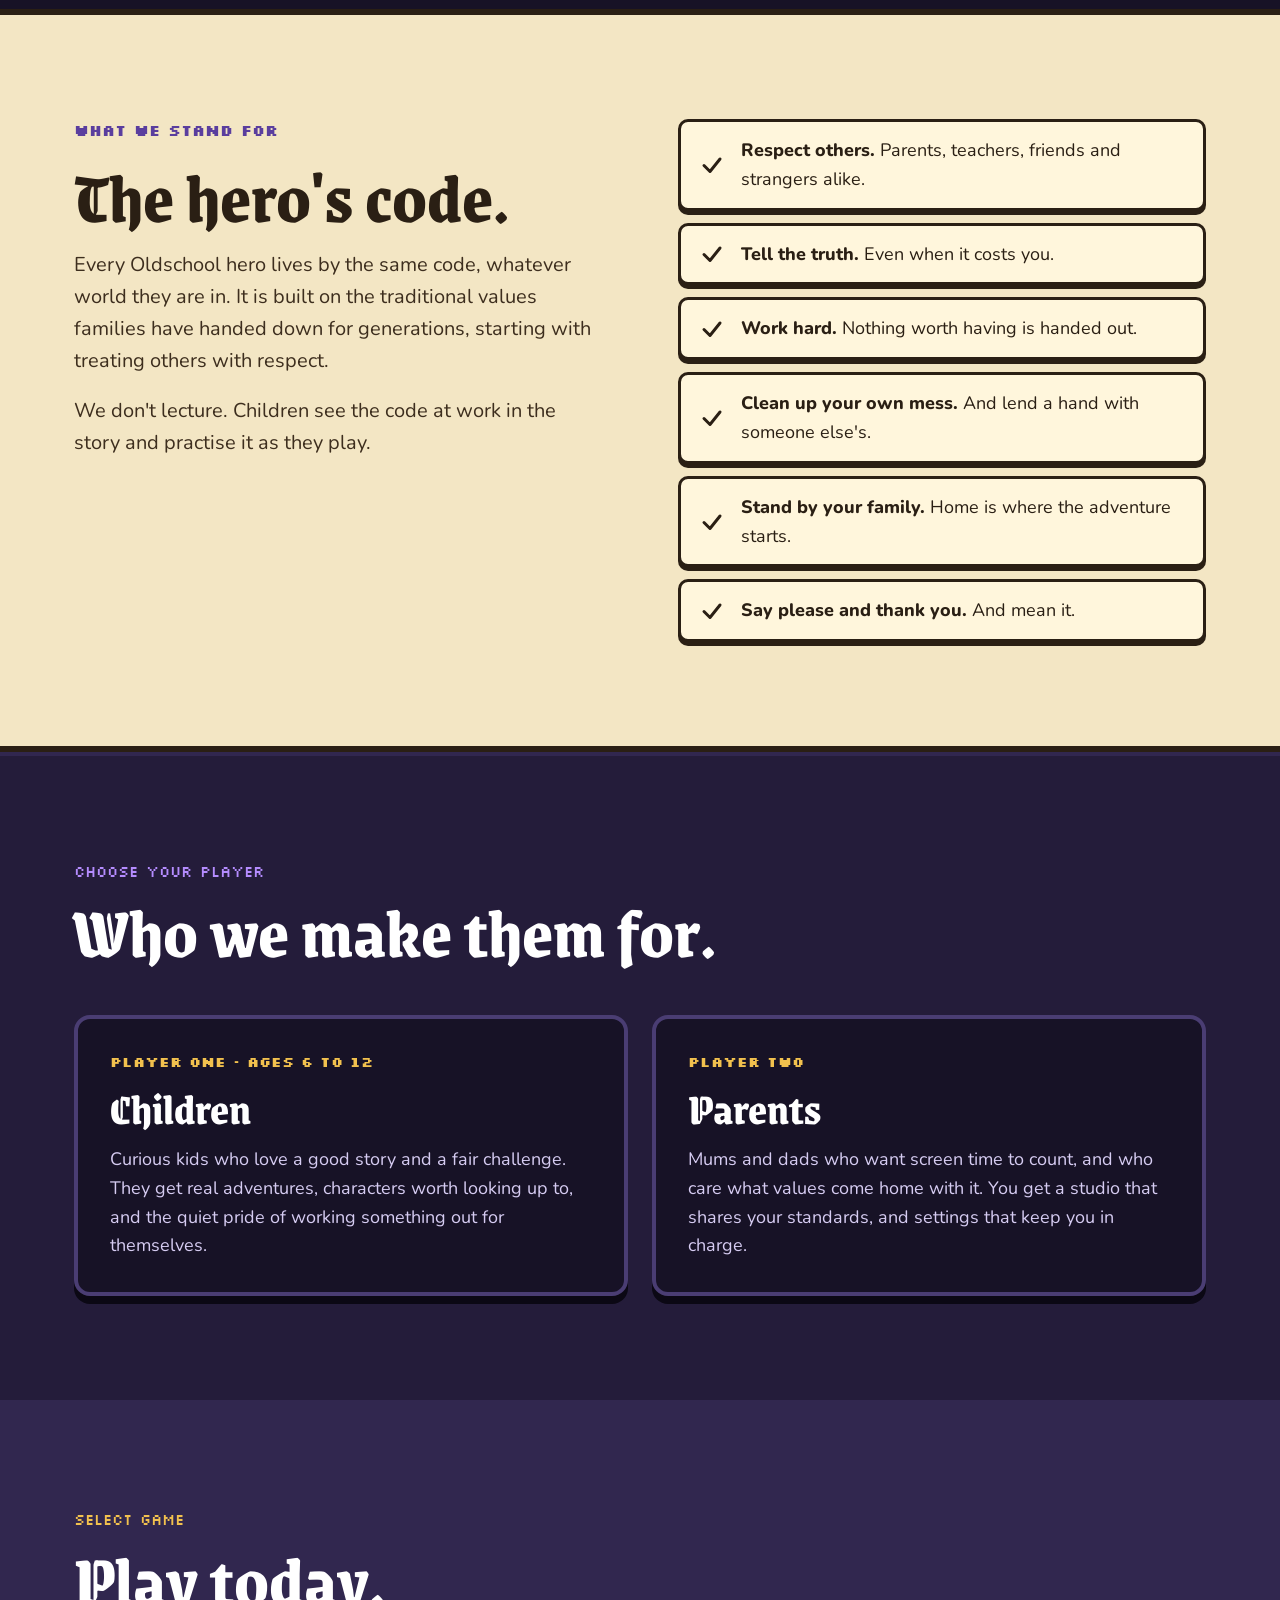
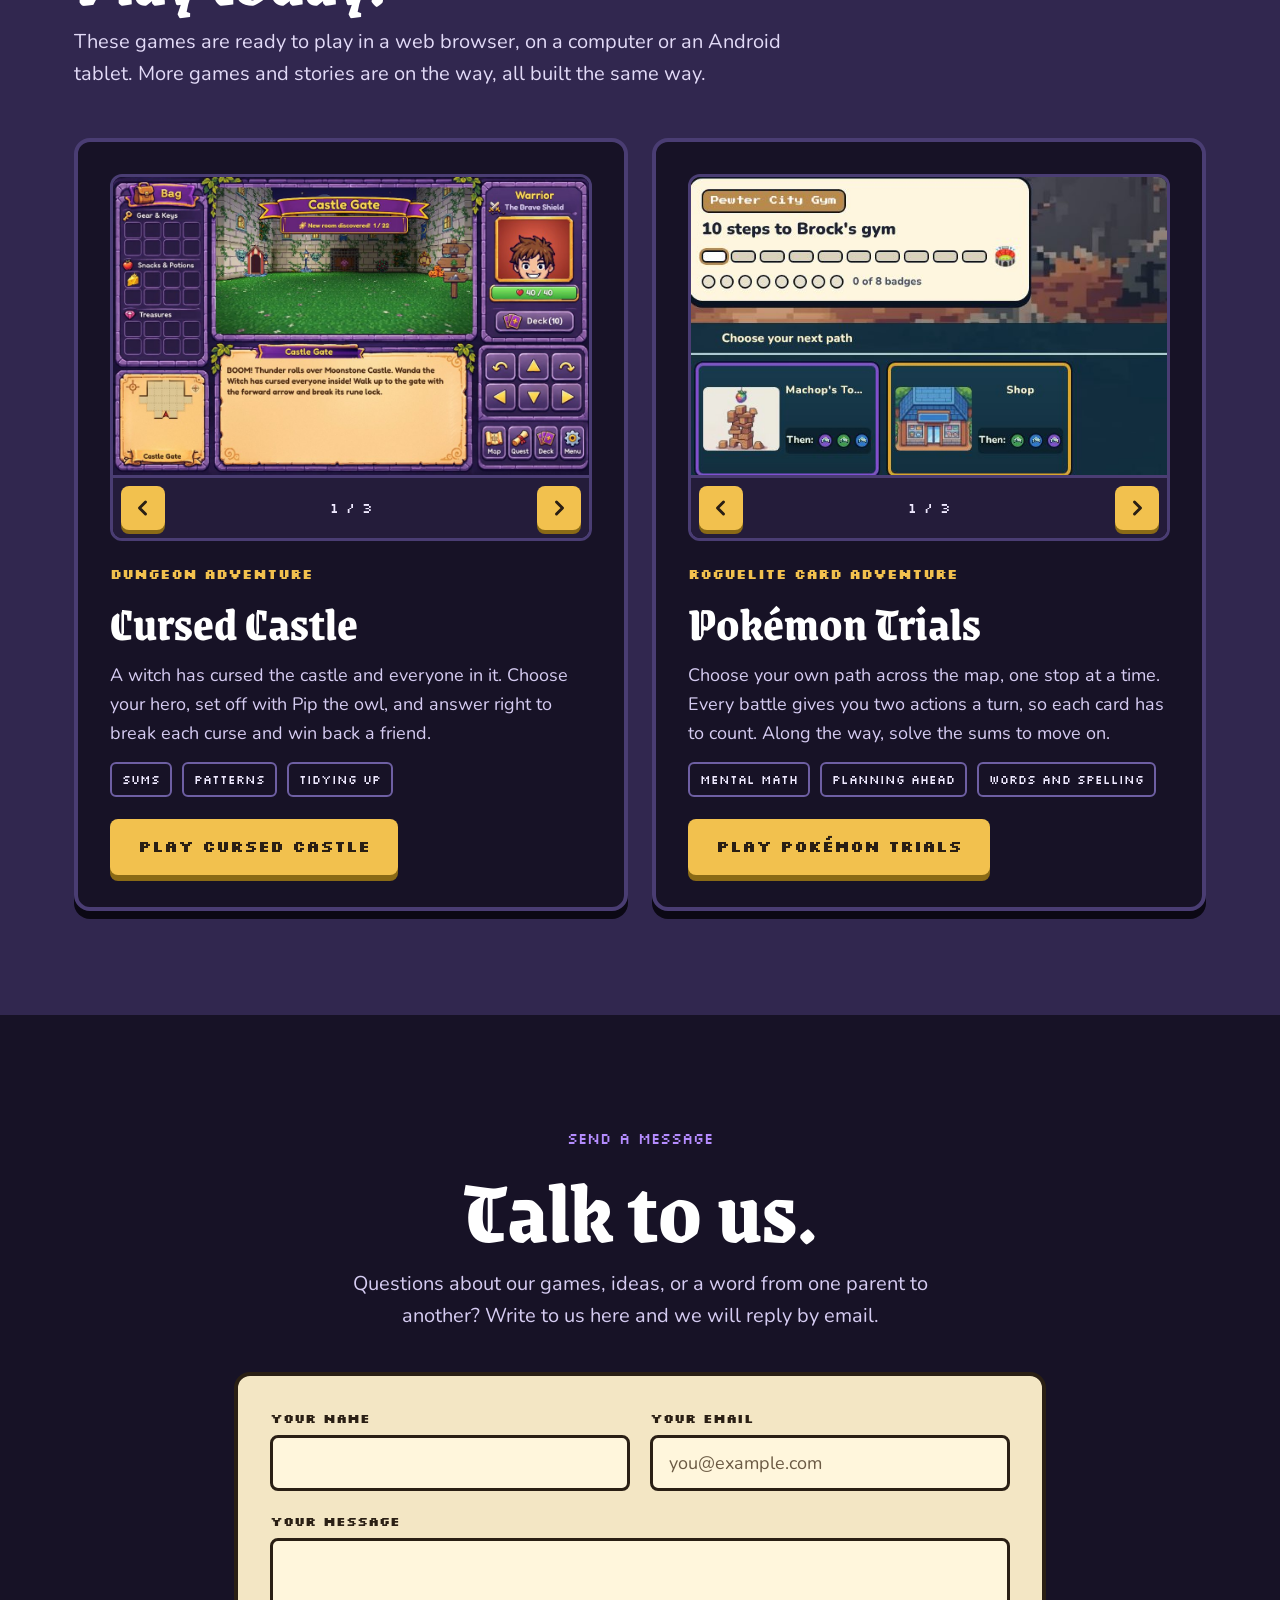
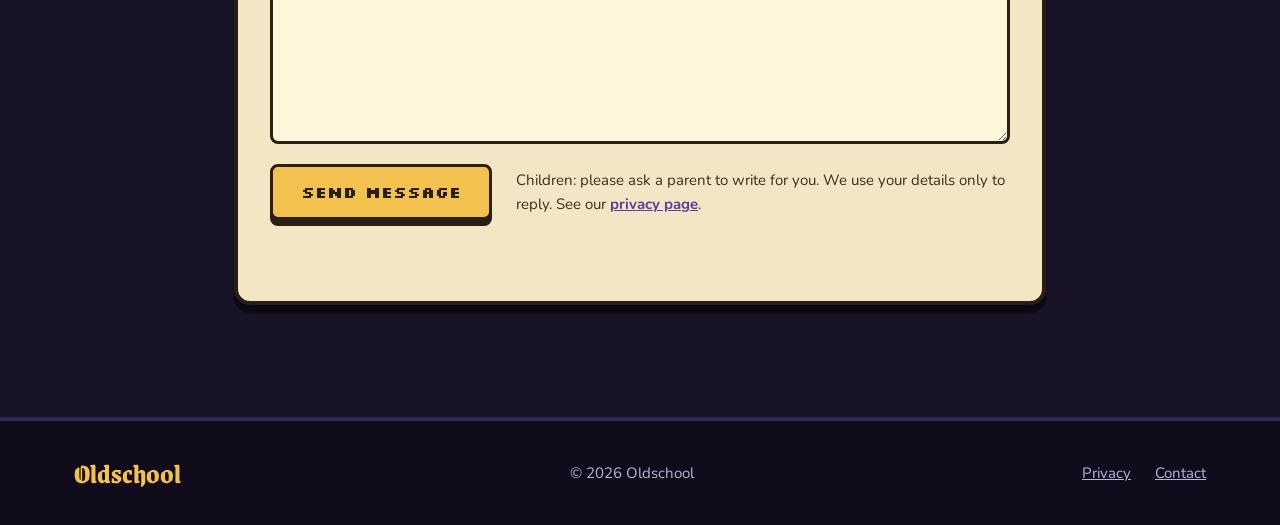
==== commit 2372c939: "Add a screens carousel to each game card Three screens per game, changed with arrow buttons only (no" ====
--- a/index.html
+++ b/index.html
@@ -260,6 +260,22 @@
     </div>
     <div class="grid grid-2">
       <article class="panel game">
+        <div class="carousel" data-carousel role="group" aria-roledescription="carousel" aria-label="Screens from Cursed Castle">
+          <div class="carousel-frame">
+            <img src="images/cursed-castle-1.jpg" alt="Cursed Castle: standing at the castle gate, with the bag, map and hero panels around the view" width="1120" height="700">
+            <img src="images/cursed-castle-2.jpg" alt="Cursed Castle: a card battle against Nibbles the Rat in the kitchen" width="1120" height="700" hidden loading="lazy">
+            <img src="images/cursed-castle-3.jpg" alt="Cursed Castle: a puzzle asking which number comes next after 1, 2, 3" width="1120" height="700" hidden loading="lazy">
+          </div>
+          <div class="carousel-bar">
+            <button type="button" class="carousel-btn" data-prev aria-label="Previous screen">
+              <svg aria-hidden="true" width="20" height="20" viewBox="0 0 20 20" fill="none" stroke="currentColor" stroke-width="3" stroke-linecap="round" stroke-linejoin="round"><path d="M12.5 4 L6.5 10 L12.5 16"></path></svg>
+            </button>
+            <span class="carousel-count" aria-live="polite">1 / 3</span>
+            <button type="button" class="carousel-btn" data-next aria-label="Next screen">
+              <svg aria-hidden="true" width="20" height="20" viewBox="0 0 20 20" fill="none" stroke="currentColor" stroke-width="3" stroke-linecap="round" stroke-linejoin="round"><path d="M7.5 4 L13.5 10 L7.5 16"></path></svg>
+            </button>
+          </div>
+        </div>
         <p class="step">DUNGEON ADVENTURE</p>
         <h3>Cursed Castle</h3>
         <p>A witch has cursed the castle and everyone in it. Choose your hero, set off with Pip the owl, and answer right to break each curse and win back a friend.</p>
@@ -271,13 +287,29 @@
         <a class="btn game-play" href="https://machess.github.io/cursedcastle/" target="_blank" rel="noopener">Play Cursed Castle<span class="visually-hidden"> (opens in a new tab)</span></a>
       </article>
       <article class="panel game">
+        <div class="carousel" data-carousel role="group" aria-roledescription="carousel" aria-label="Screens from Pokémon Trials">
+          <div class="carousel-frame">
+            <img src="images/pokemon-trials-1.jpg" alt="Pokémon Trials: the path screen, with ten steps to the next gym and a choice of stops" width="624" height="390">
+            <img src="images/pokemon-trials-2.jpg" alt="Pokémon Trials: a sum asking how many coins are in 4 bags of 3" width="850" height="531" hidden loading="lazy">
+            <img src="images/pokemon-trials-3.jpg" alt="Pokémon Trials: a word question asking what faithful means" width="850" height="531" hidden loading="lazy">
+          </div>
+          <div class="carousel-bar">
+            <button type="button" class="carousel-btn" data-prev aria-label="Previous screen">
+              <svg aria-hidden="true" width="20" height="20" viewBox="0 0 20 20" fill="none" stroke="currentColor" stroke-width="3" stroke-linecap="round" stroke-linejoin="round"><path d="M12.5 4 L6.5 10 L12.5 16"></path></svg>
+            </button>
+            <span class="carousel-count" aria-live="polite">1 / 3</span>
+            <button type="button" class="carousel-btn" data-next aria-label="Next screen">
+              <svg aria-hidden="true" width="20" height="20" viewBox="0 0 20 20" fill="none" stroke="currentColor" stroke-width="3" stroke-linecap="round" stroke-linejoin="round"><path d="M7.5 4 L13.5 10 L7.5 16"></path></svg>
+            </button>
+          </div>
+        </div>
         <p class="step">ROGUELITE CARD ADVENTURE</p>
         <h3>Pokémon Trials</h3>
         <p>Choose your own path across the map, one stop at a time. Every battle gives you two actions a turn, so each card has to count. Along the way, solve the sums to move on.</p>
         <ul class="tags">
           <li>Mental math</li>
           <li>Planning ahead</li>
-          <li>Quiz stops</li>
+          <li>Words and spelling</li>
         </ul>
         <a class="btn game-play" href="https://machess.github.io/PokeRogueLite/" target="_blank" rel="noopener">Play Pokémon Trials<span class="visually-hidden"> (opens in a new tab)</span></a>
       </article>
--- a/style.css
+++ b/style.css
@@ -309,6 +309,16 @@
 .game-play { align-self: flex-start; margin-top: 8px; }
 .tags { display: flex; flex-wrap: wrap; gap: 10px; font-family: var(--font-pixel); font-size: 12px; text-transform: uppercase; }
 .tags li { border: 2px solid var(--border-light); border-radius: 6px; padding: 6px 10px; color: var(--text); }
+/* Screens carousel: moves only when its arrows are pressed, never on a timer */
+.carousel { border: 3px solid var(--border); border-radius: 12px; overflow: hidden; background: var(--night-deep); margin-bottom: 8px; }
+.carousel-frame { aspect-ratio: 16 / 10; background: var(--night-deep); }
+.carousel-frame img { display: block; width: 100%; height: 100%; object-fit: cover; }
+.carousel-frame img[hidden] { display: none; }
+.carousel-bar { display: flex; align-items: center; justify-content: space-between; gap: 12px; padding: 8px; border-top: 3px solid var(--border); background: var(--stone); }
+.carousel-btn { display: inline-flex; align-items: center; justify-content: center; width: 44px; height: 44px; color: var(--ink); background: var(--gold); border: none; border-radius: 8px; cursor: pointer; box-shadow: 0 4px 0 var(--gold-dark); }
+.carousel-btn:hover { background: #FFD569; }
+.carousel-btn:active { transform: translateY(2px); box-shadow: 0 2px 0 var(--gold-dark); }
+.carousel-count { font-family: var(--font-pixel); font-size: 14px; color: var(--text); }
 .visually-hidden { position: absolute; width: 1px; height: 1px; overflow: hidden; clip: rect(0 0 0 0); white-space: nowrap; }
 
 /* Contact */
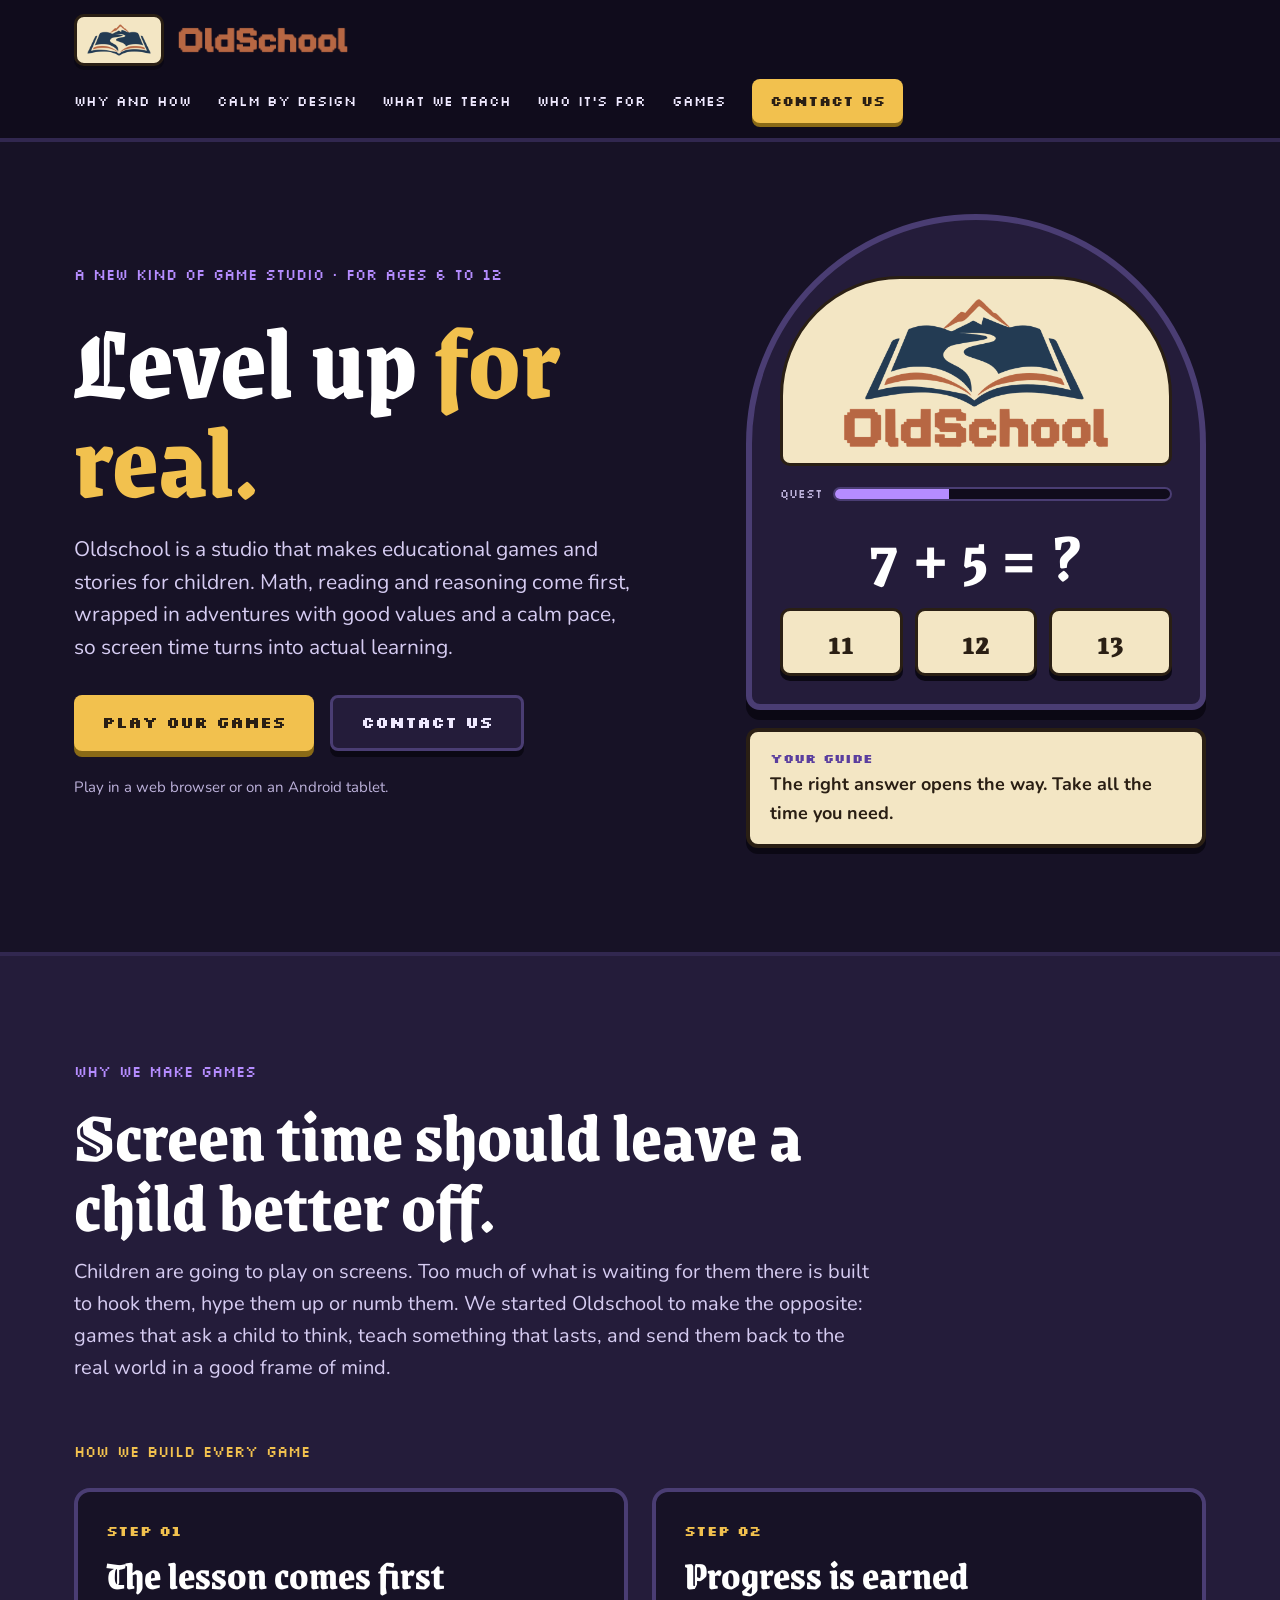
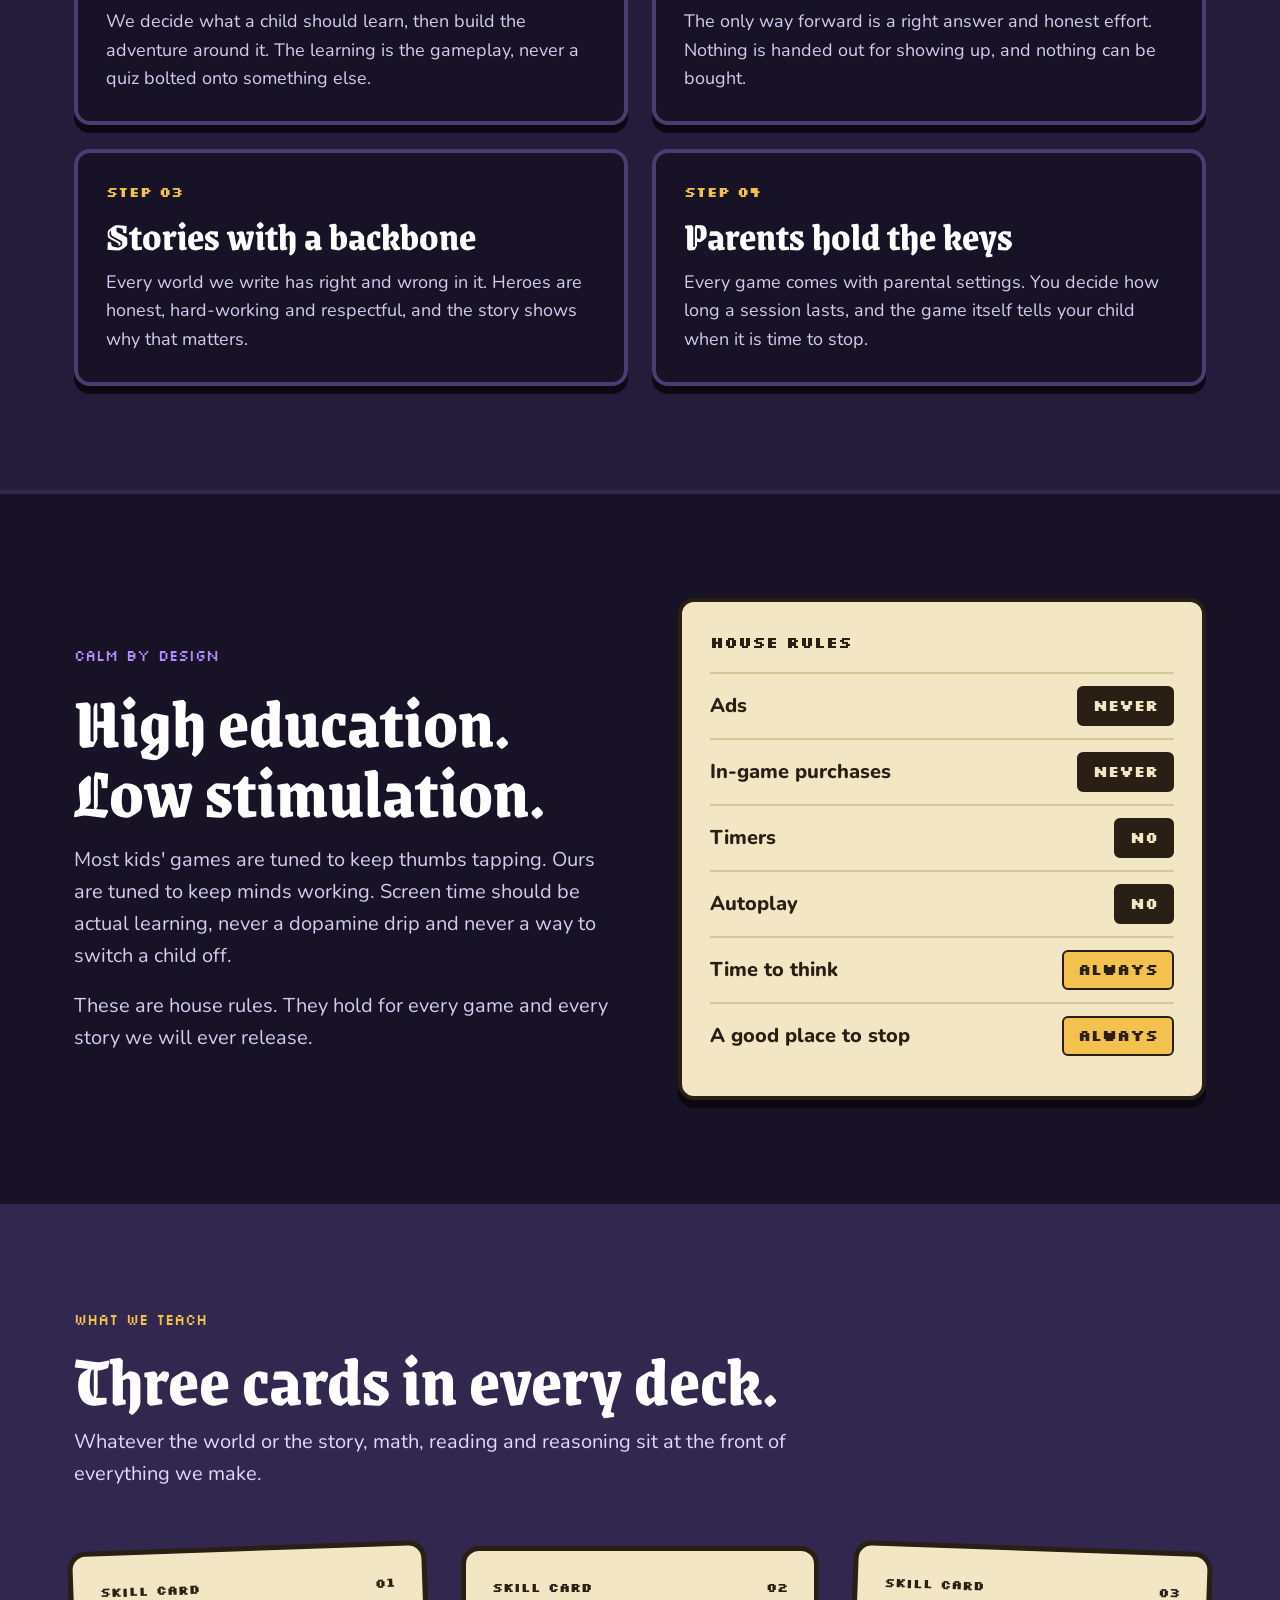
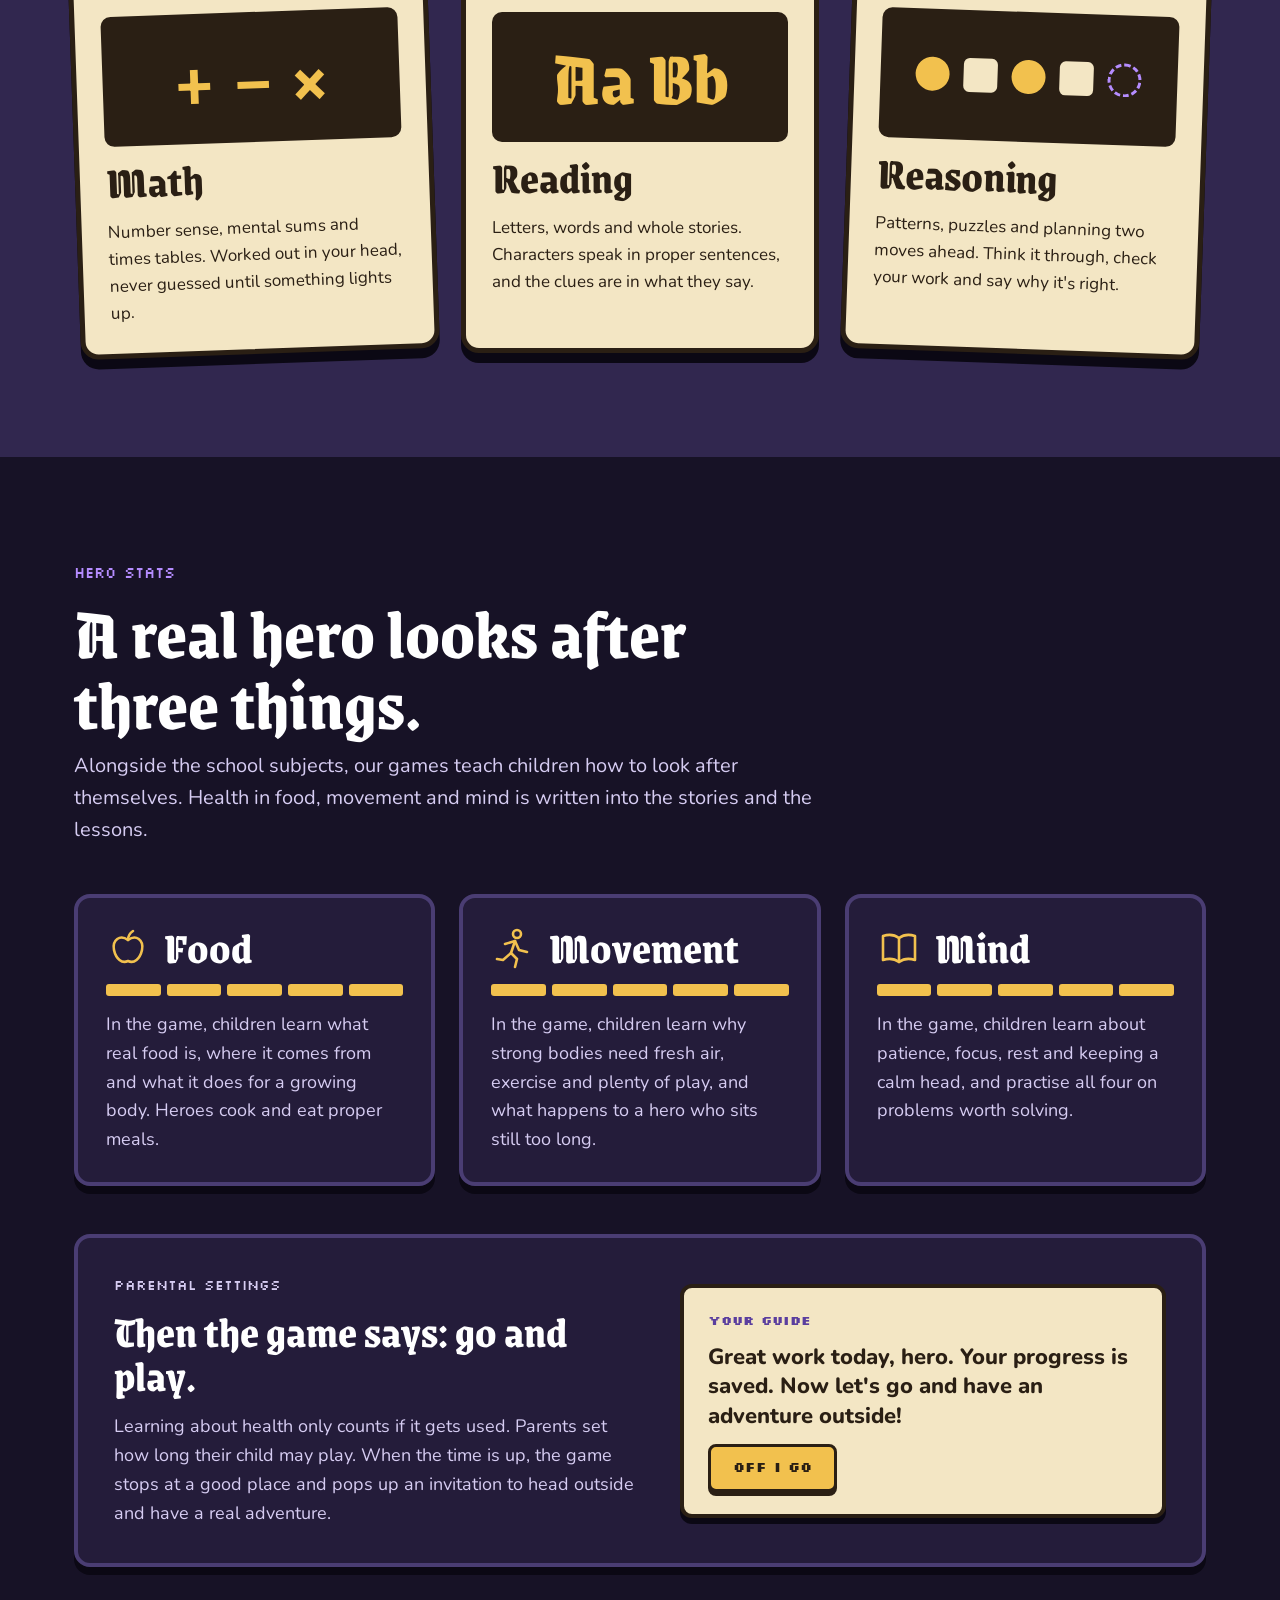
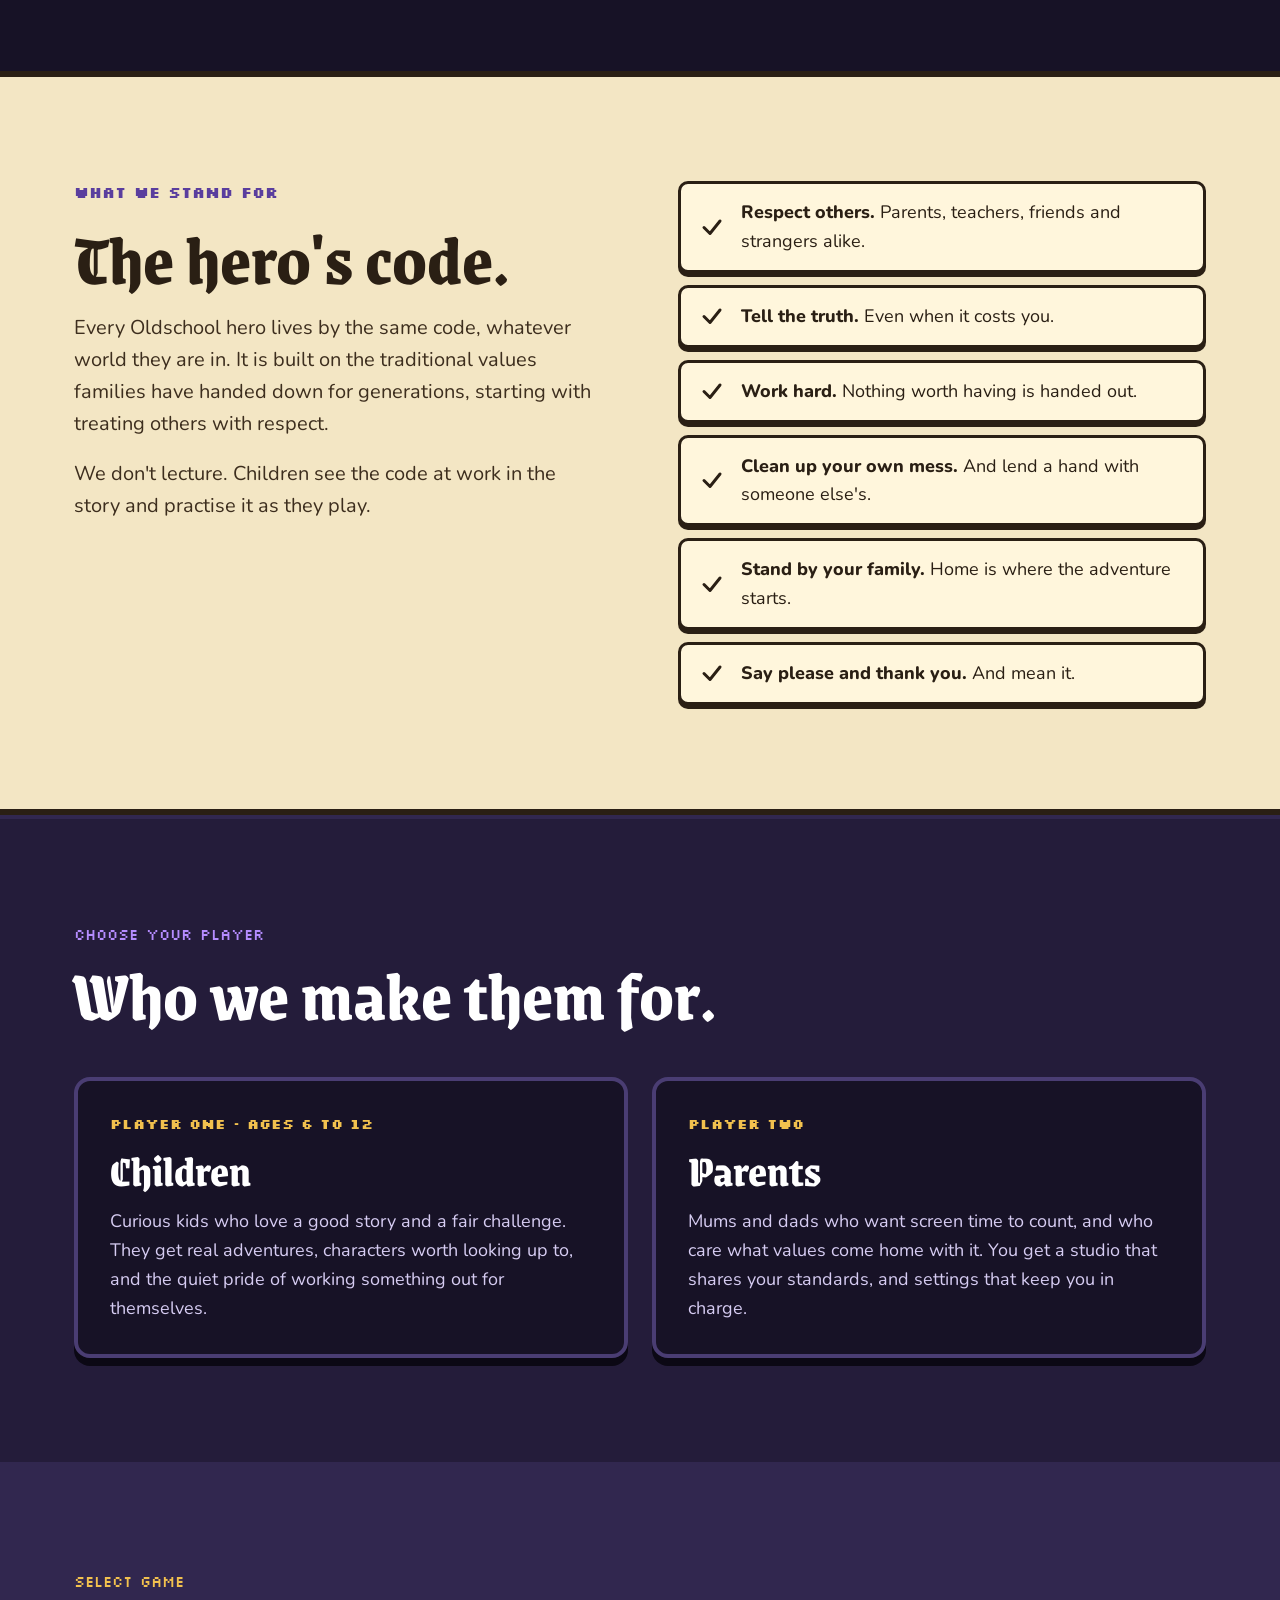
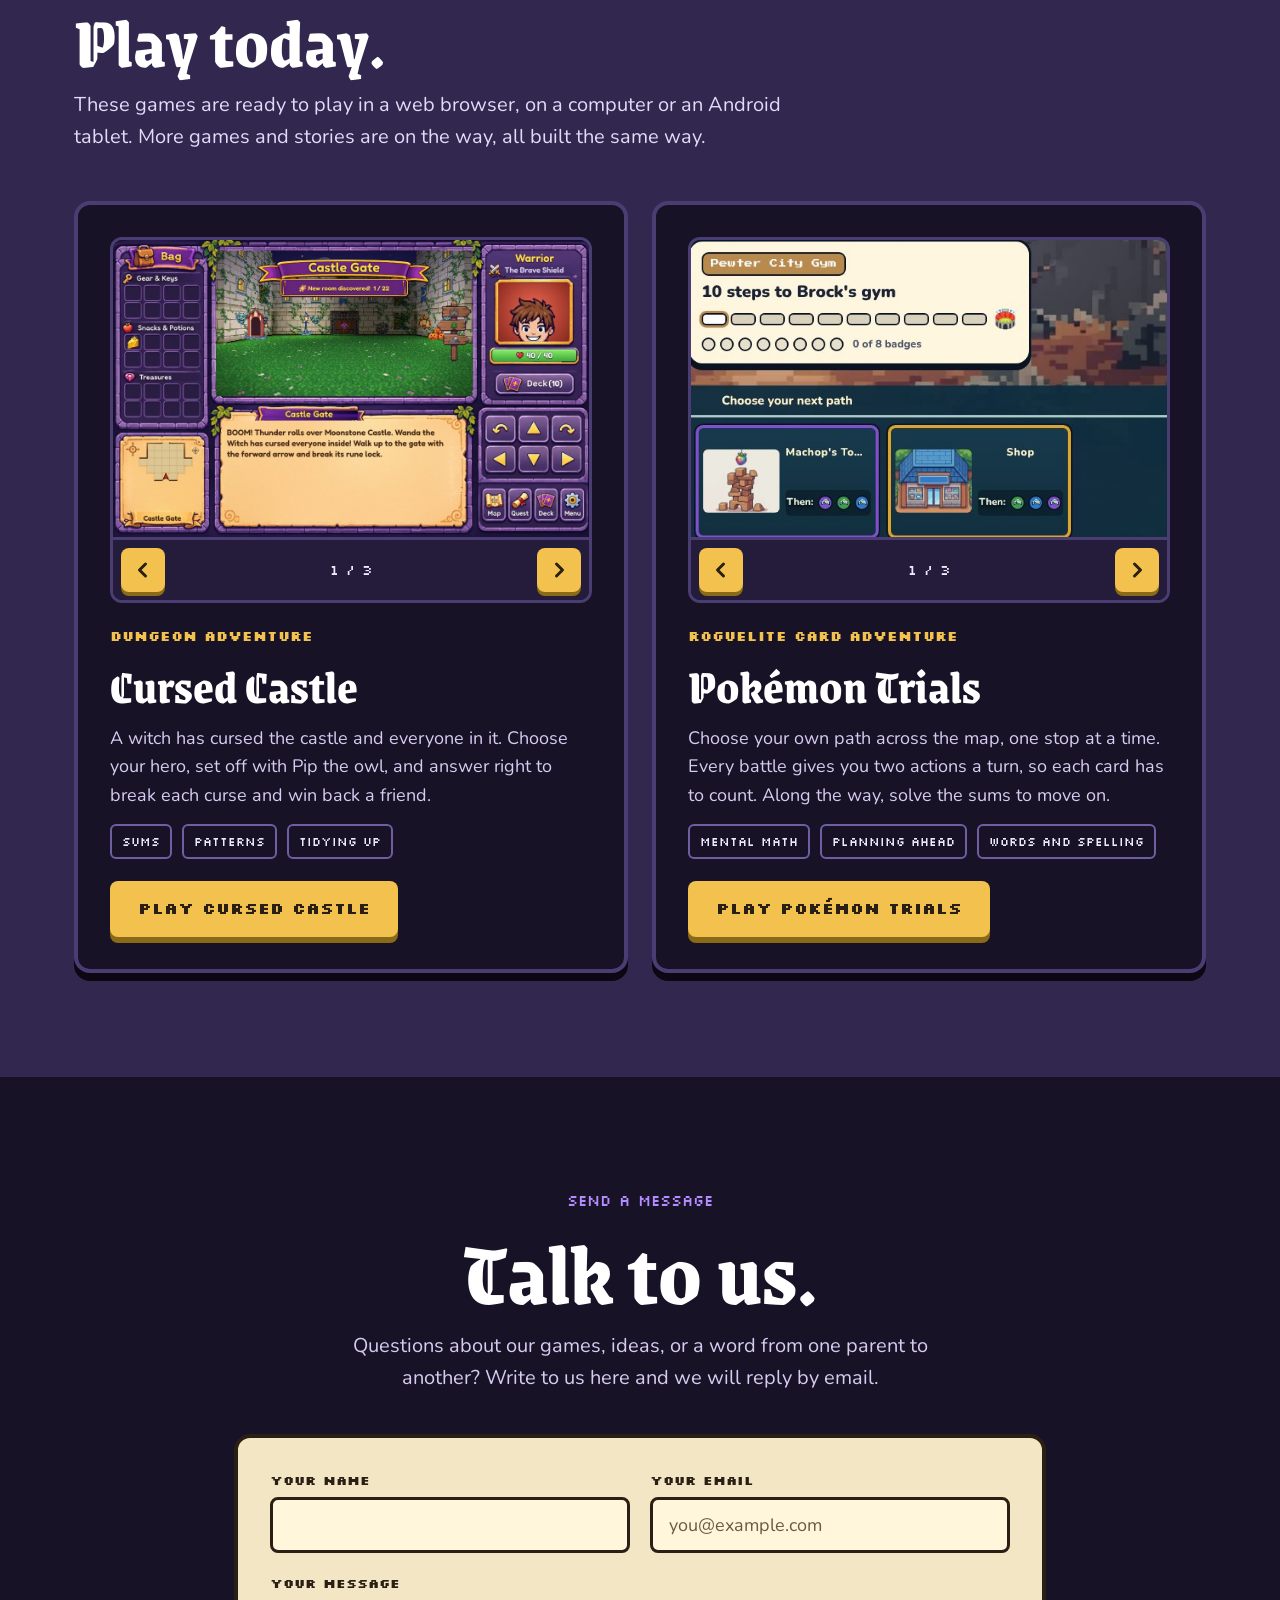
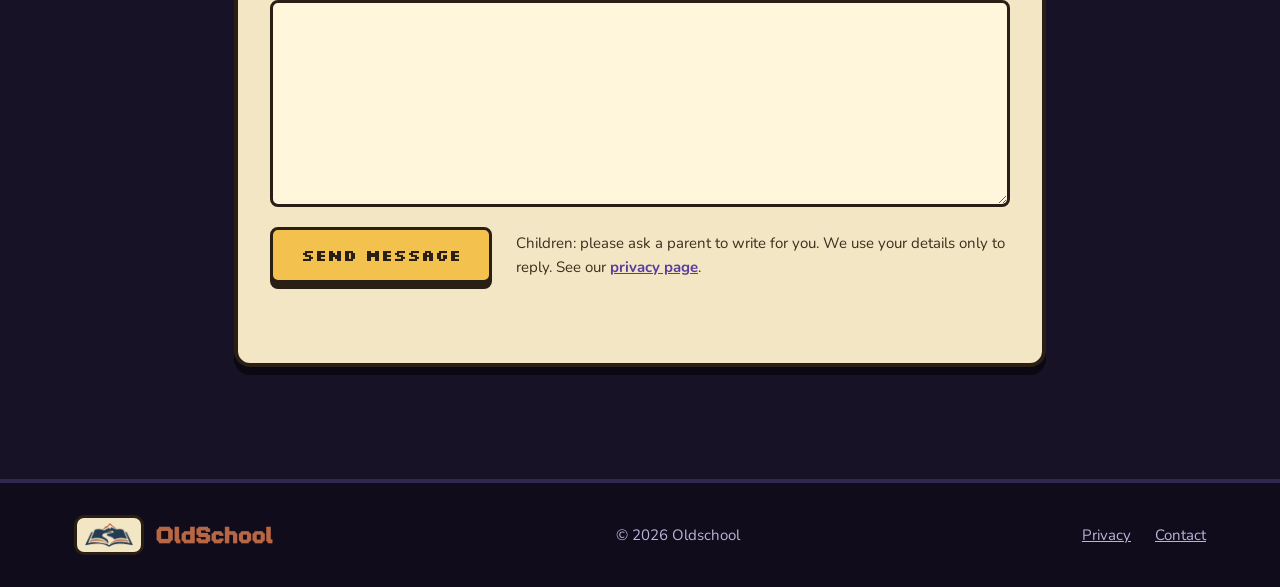
==== commit 55bd3e72: "Add the OldSchool logo to the header, footer, hero and browser icons Co-Authored-By: Claude Fable 5." ====
--- a/index.html
+++ b/index.html
@@ -6,6 +6,9 @@
   <title>Oldschool | Games that level kids up for real</title>
   <meta name="description" content="Oldschool is a studio that makes educational games and stories for children. Math, reading and reasoning first, with good values and a calm pace.">
   <meta name="theme-color" content="#171226">
+  <link rel="icon" href="favicon.ico" sizes="32x32">
+  <link rel="icon" type="image/png" sizes="512x512" href="icon-512.png">
+  <link rel="apple-touch-icon" href="apple-touch-icon.png">
   <link rel="stylesheet" href="style.css">
 </head>
 <body>
@@ -14,9 +17,9 @@
 
 <header class="site-header">
   <div class="wrap header-inner">
-    <a class="logo" href="#top">
-      <svg aria-hidden="true" width="34" height="34" viewBox="0 0 34 34" fill="none" stroke="currentColor" stroke-width="2.6" stroke-linecap="round" stroke-linejoin="round"><path d="M17 3 L29 7 L29 17 C29 24 24 29 17 31 C10 29 5 24 5 17 L5 7 Z"></path><path d="M12 17 L16 21 L23 12"></path></svg>
-      Oldschool
+    <a class="logo" href="#top" aria-label="Oldschool, home">
+      <span class="logo-tile"><img src="images/logo-mark.png" alt="" width="400" height="200"></span>
+      <img class="logo-word" src="images/logo-wordmark.png" alt="" width="783" height="120">
     </a>
     <button class="nav-toggle" type="button" aria-expanded="false" aria-controls="site-nav">Menu</button>
     <nav id="site-nav" class="site-nav" aria-label="Main">
@@ -48,8 +51,8 @@
 
     <div class="hero-demo">
       <div class="arch">
-        <!-- Replace this placeholder with an <img> of your key art -->
-        <div class="art-slot arch-art">[Studio key art]</div>
+        <!-- The logo stands here until the studio key art is ready: swap this block for an <img class="arch-art"> -->
+        <div class="arch-art arch-logo"><img src="images/logo.png" alt="The Oldschool logo: an open book with a mountain and a winding path" width="914" height="520"></div>
         <div class="quest-bar" aria-hidden="true"><span>QUEST</span><div class="quest-track"><div class="quest-fill"></div></div></div>
         <p class="sum">7 + 5 = ?</p>
         <div class="answers" role="group" aria-label="Pick an answer">
@@ -356,7 +359,10 @@
 
 <footer class="site-footer">
   <div class="wrap footer-inner">
-    <span class="footer-logo">Oldschool</span>
+    <span class="footer-brand">
+      <span class="logo-tile logo-tile-small"><img src="images/logo-mark.png" alt="" width="400" height="200"></span>
+      <img class="logo-word logo-word-small" src="images/logo-wordmark.png" alt="Oldschool" width="783" height="120" loading="lazy">
+    </span>
     <span>© <span id="year"></span> Oldschool</span>
     <span class="footer-links"><a href="privacy.html">Privacy</a><a href="#contact">Contact</a></span>
   </div>
--- a/style.css
+++ b/style.css
@@ -134,11 +134,14 @@
 .site-header { background: var(--night-deep); border-bottom: 4px solid var(--stone-light); }
 .header-inner { display: flex; flex-wrap: wrap; align-items: center; justify-content: space-between; gap: 12px 32px; padding-top: 14px; padding-bottom: 14px; }
 
-.logo {
-  display: flex; align-items: center; gap: 12px; min-height: 48px;
-  font-family: var(--font-display); font-weight: 800; font-size: 40px; line-height: 1;
-  color: var(--gold); text-decoration: none;
-}
+.logo { display: flex; align-items: center; gap: 14px; min-height: 52px; text-decoration: none; }
+/* The logo's navy needs a light ground, so the mark sits on a parchment tile */
+.logo-tile { display: inline-flex; align-items: center; justify-content: center; height: 52px; padding: 7px 10px; background: var(--parchment); border: 3px solid var(--ink); border-radius: 10px; box-shadow: 0 4px 0 var(--shadow); }
+.logo-tile img { display: block; height: 100%; width: auto; }
+.logo-word { display: block; height: 26px; width: auto; }
+.logo-tile-small { height: 40px; padding: 5px 8px; box-shadow: none; }
+.logo-word-small { height: 18px; }
+.footer-brand { display: inline-flex; align-items: center; gap: 12px; }
 
 .site-nav { display: flex; flex-wrap: wrap; align-items: center; gap: 4px 26px; font-family: var(--font-pixel); font-size: 14px; text-transform: uppercase; }
 .site-nav a:not(.btn) { color: var(--text); text-decoration: none; padding: 12px 0; }
@@ -175,6 +178,8 @@
 .arch-art { height: 190px; border-radius: 120px 120px 10px 10px; }
 /* When you swap the placeholder for an image, give it class="arch-art" too */
 img.arch-art { border: none; padding: 0; object-fit: cover; }
+.arch-logo { width: 100%; display: flex; align-items: center; justify-content: center; padding: 18px 26px 14px; background: var(--parchment); border: 3px solid var(--ink); }
+.arch-logo img { display: block; max-width: 100%; max-height: 100%; width: auto; height: auto; }
 
 .quest-bar { width: 100%; display: flex; align-items: center; gap: 10px; font-family: var(--font-pixel); font-size: 12px; color: var(--text-muted); }
 .quest-track { flex: 1; height: 14px; background: var(--night-deep); border: 2px solid var(--border); border-radius: 8px; overflow: hidden; }
@@ -340,7 +345,6 @@
 /* Footer */
 .site-footer { background: var(--night-deep); color: var(--text-muted); border-top: 4px solid var(--stone-light); font-size: 15px; }
 .footer-inner { display: flex; flex-wrap: wrap; justify-content: space-between; align-items: center; gap: 12px 32px; padding-top: 28px; padding-bottom: 28px; }
-.footer-logo { font-family: var(--font-display); font-weight: 800; font-size: 28px; color: var(--gold); }
 .footer-links { display: flex; gap: 24px; }
 .footer-links a { color: var(--text-muted); padding: 12px 0; }
 .footer-links a:hover { color: var(--gold); }
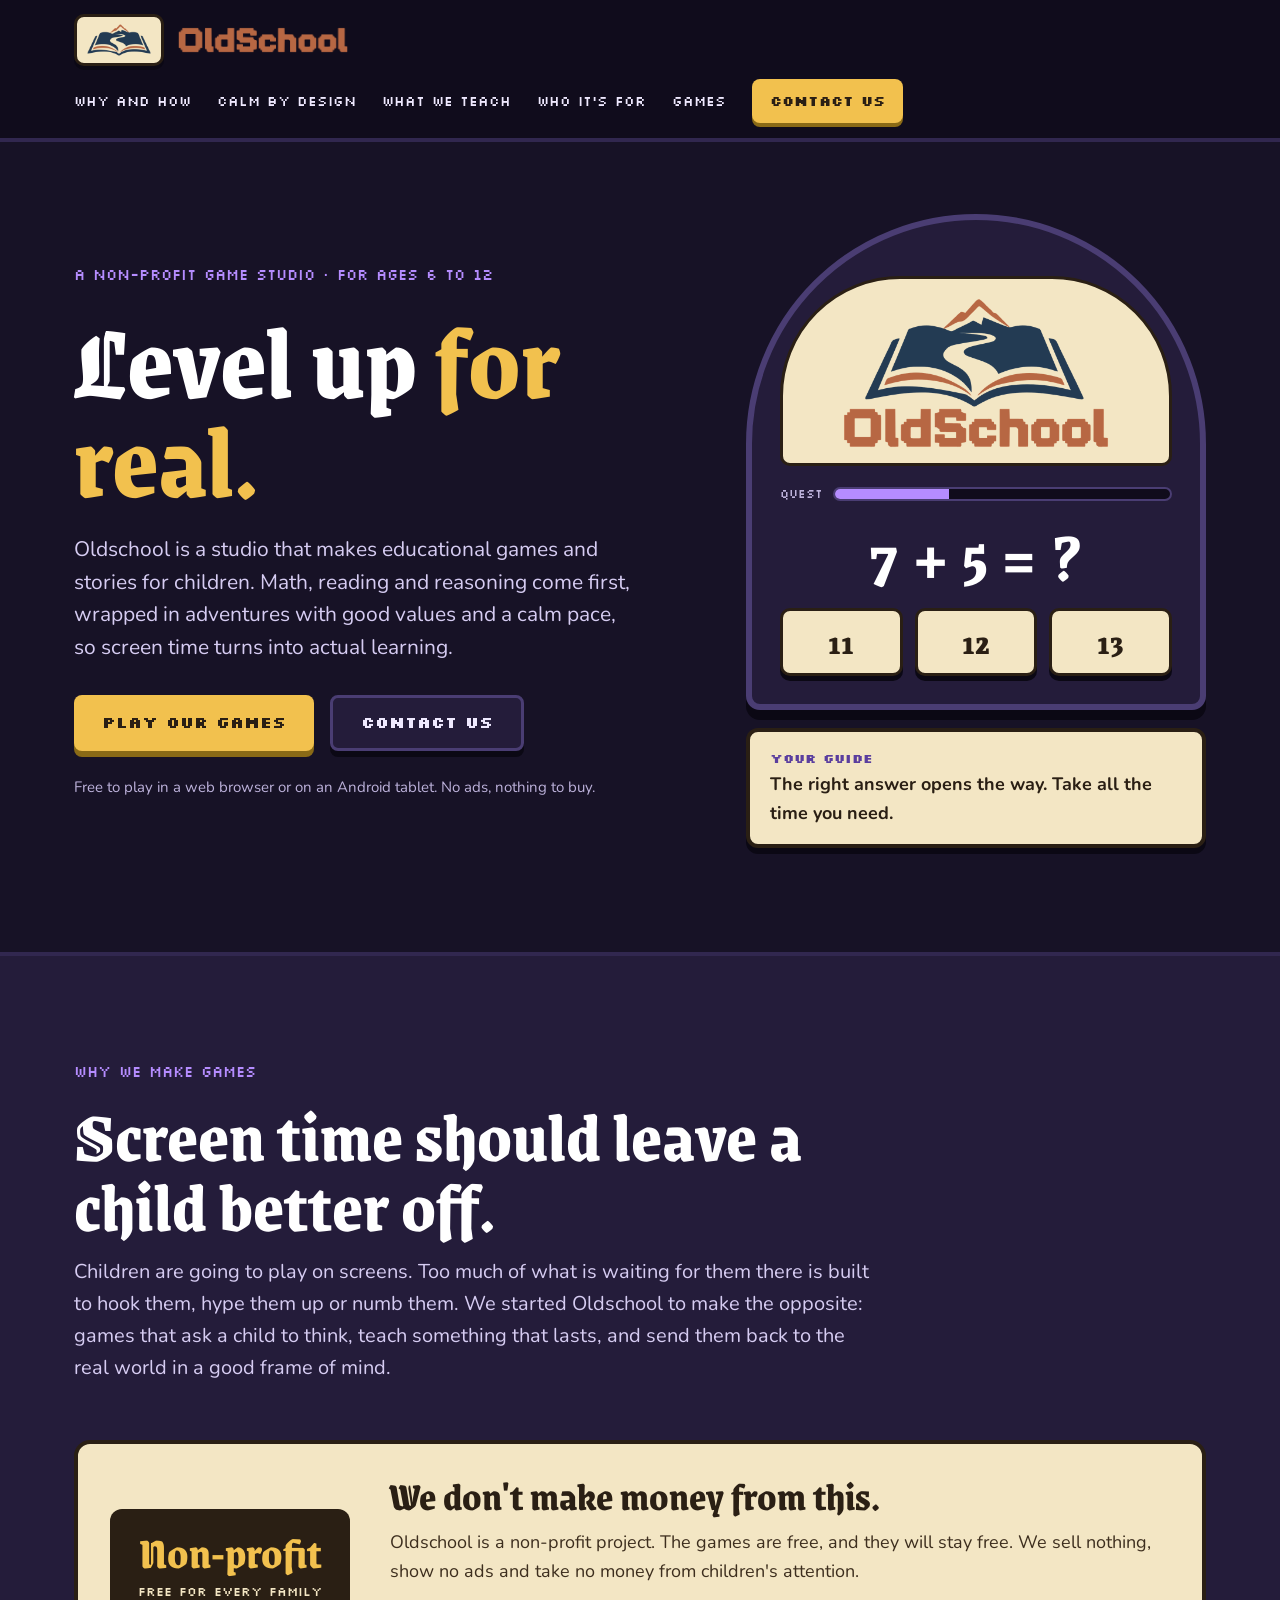
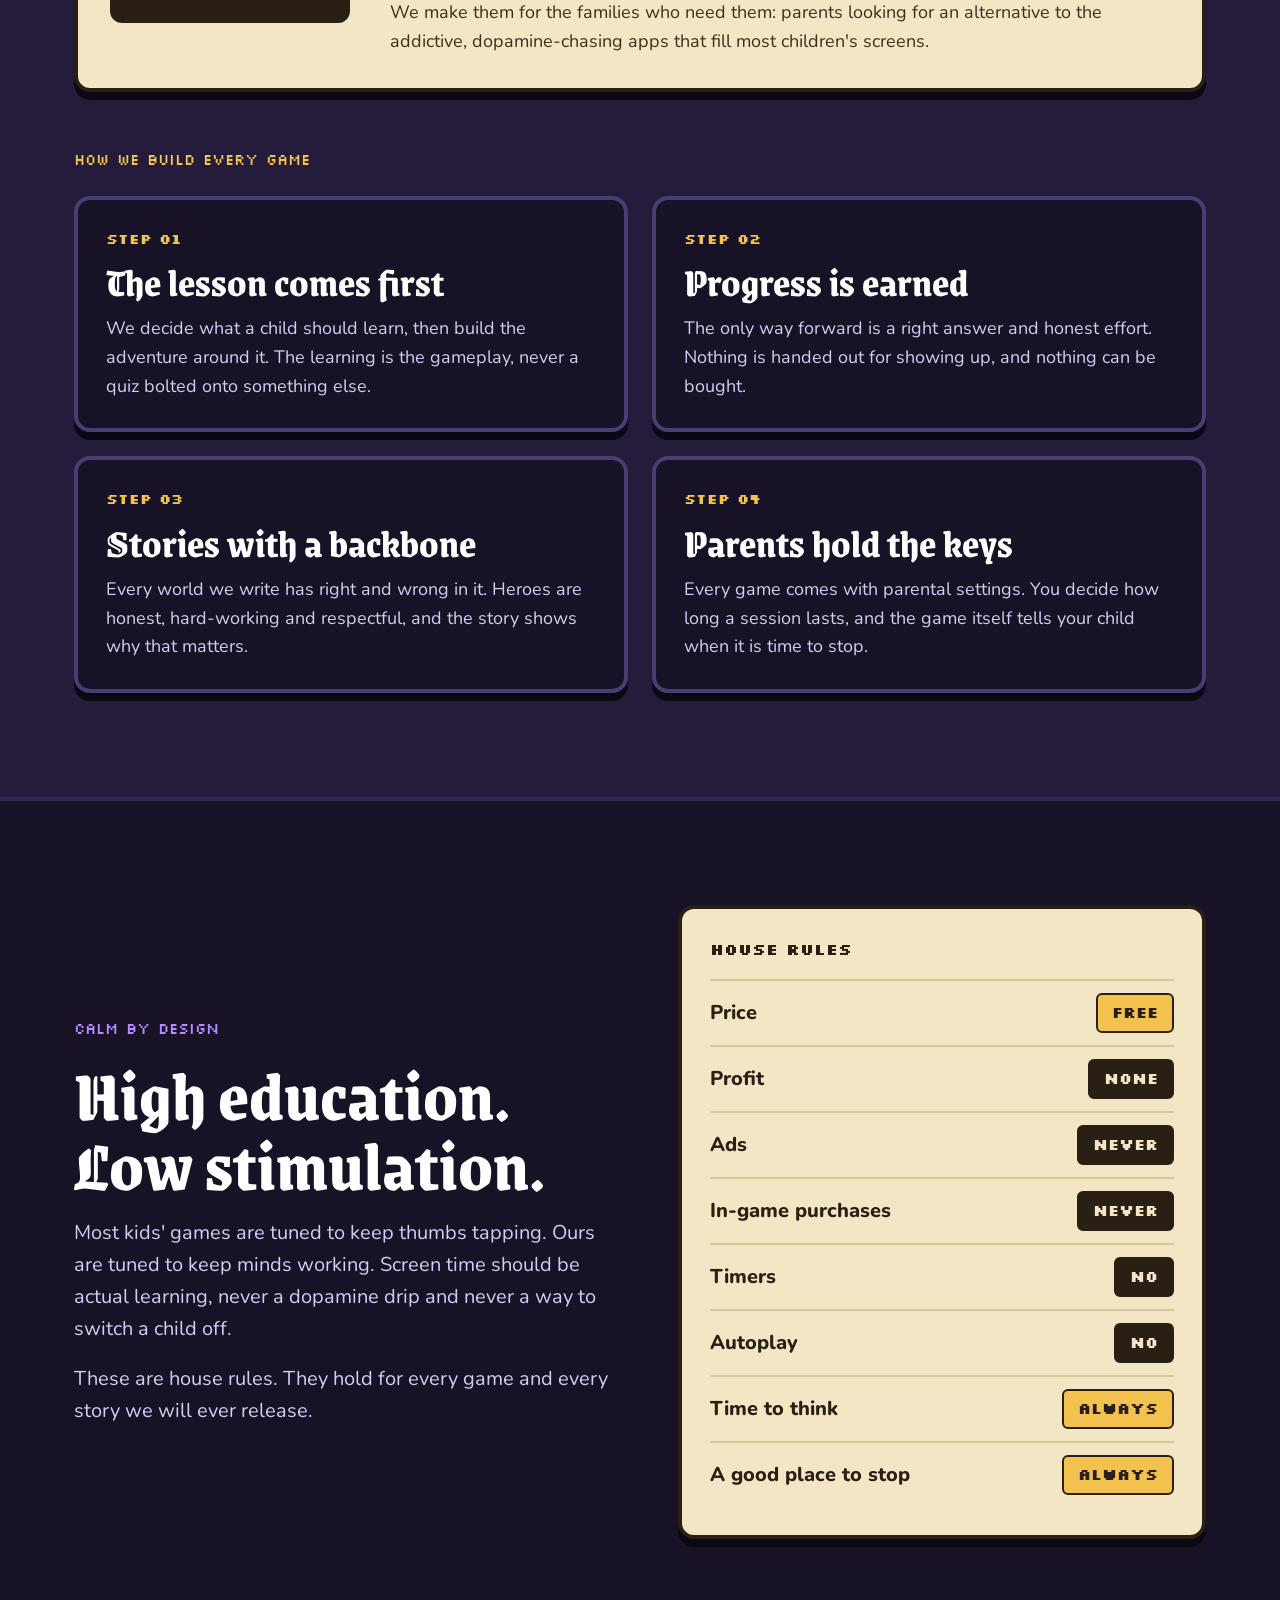
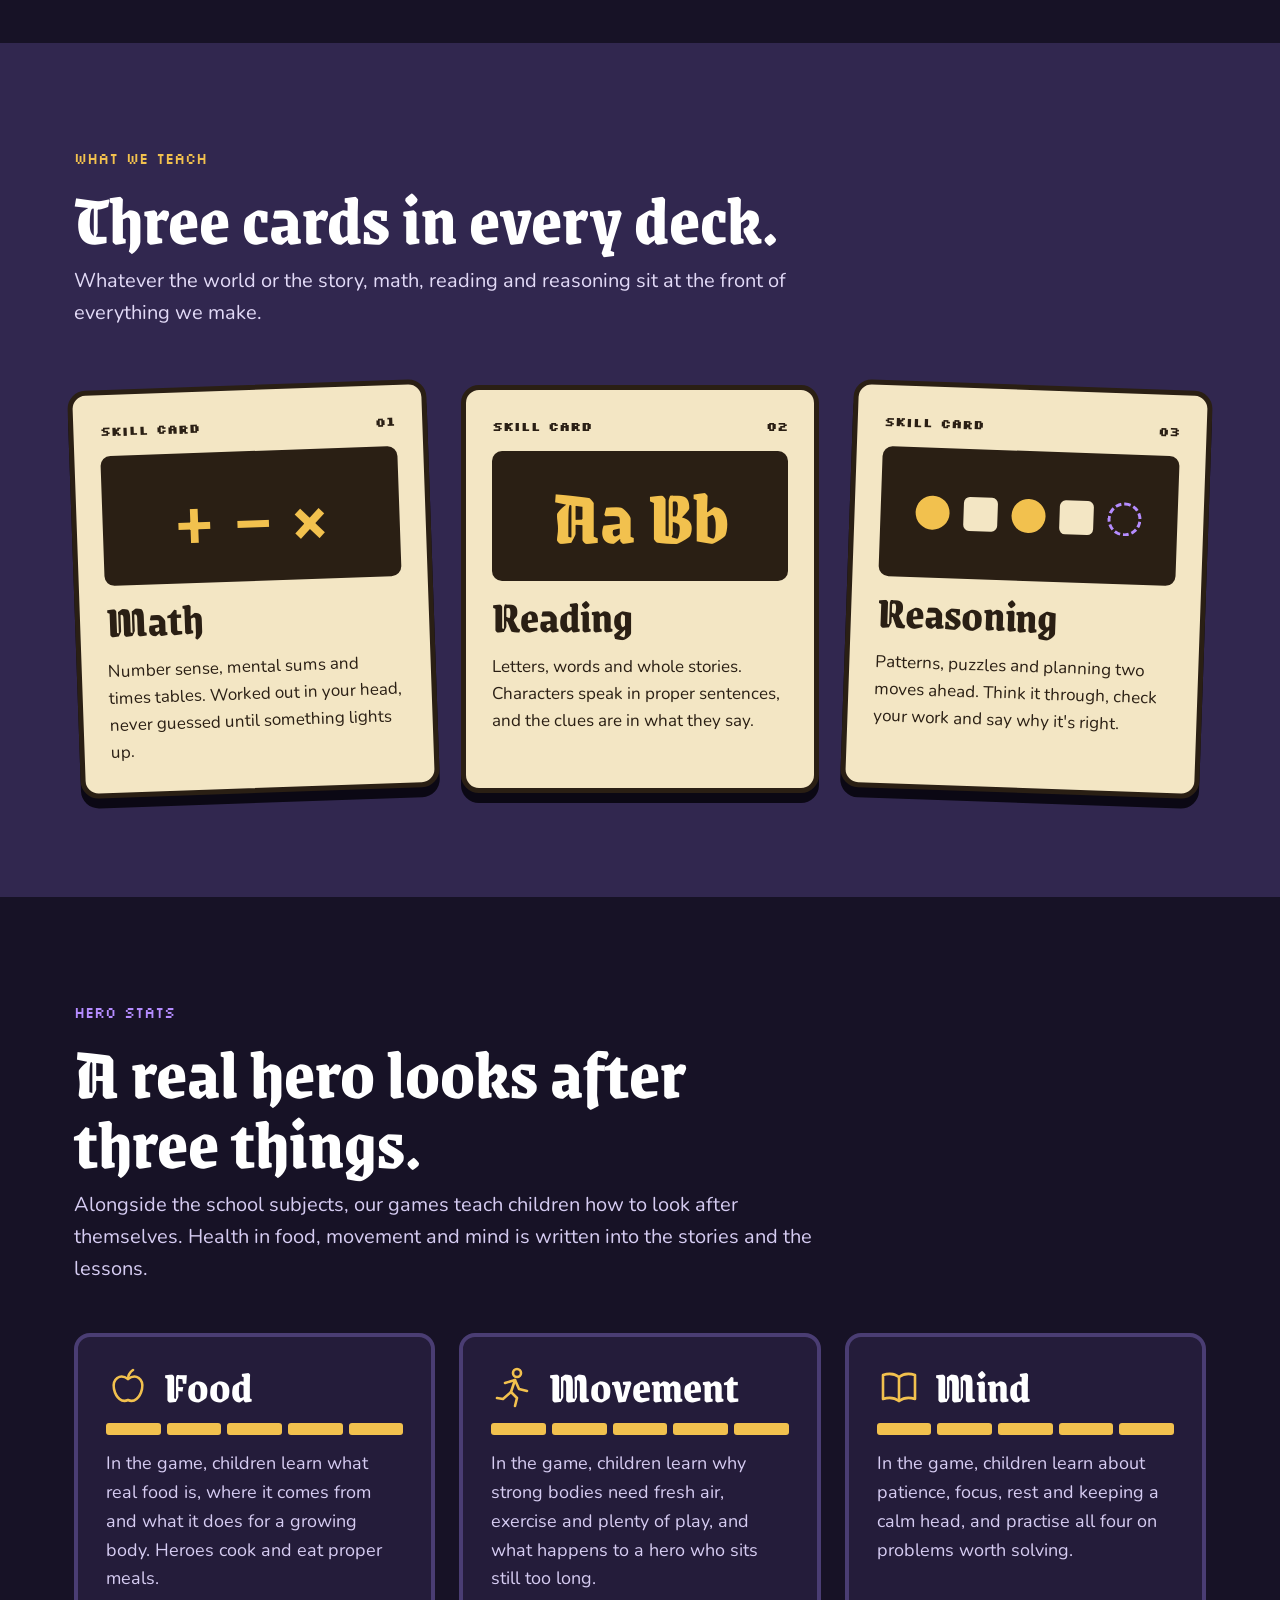
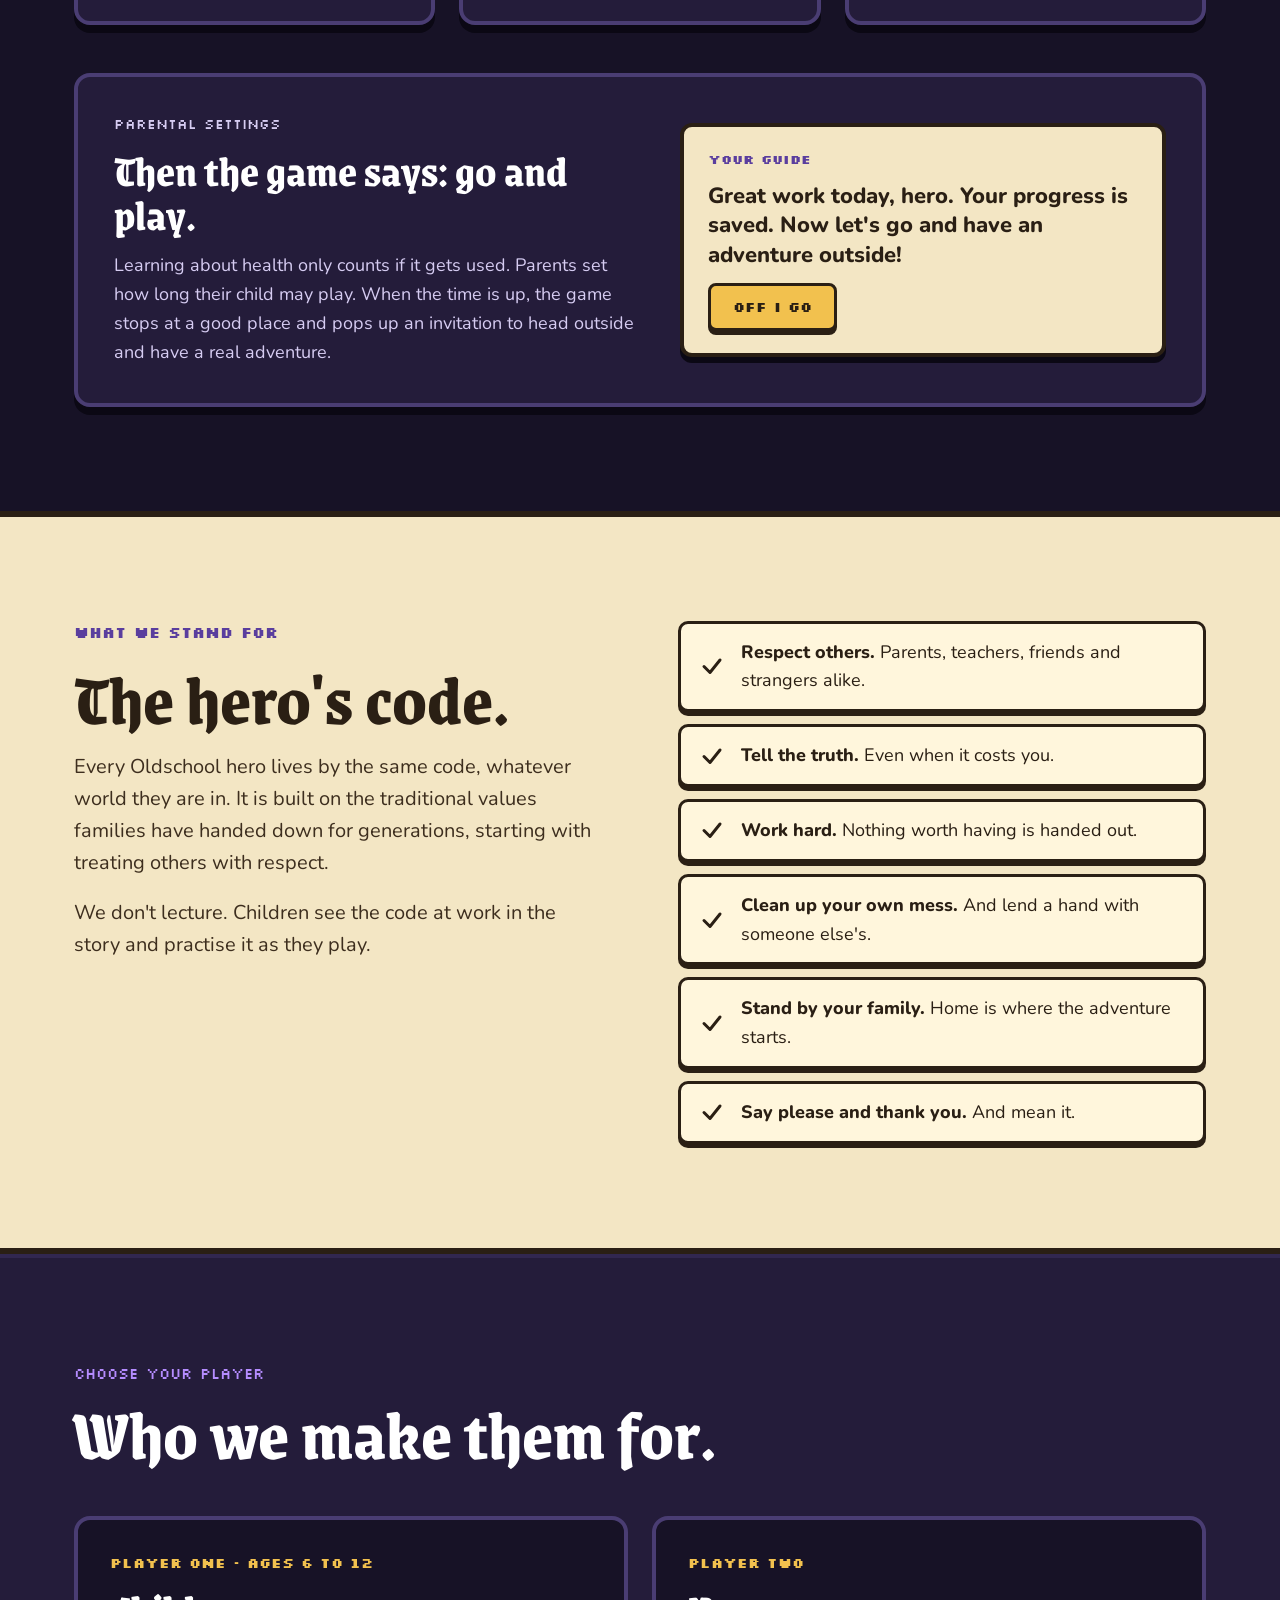
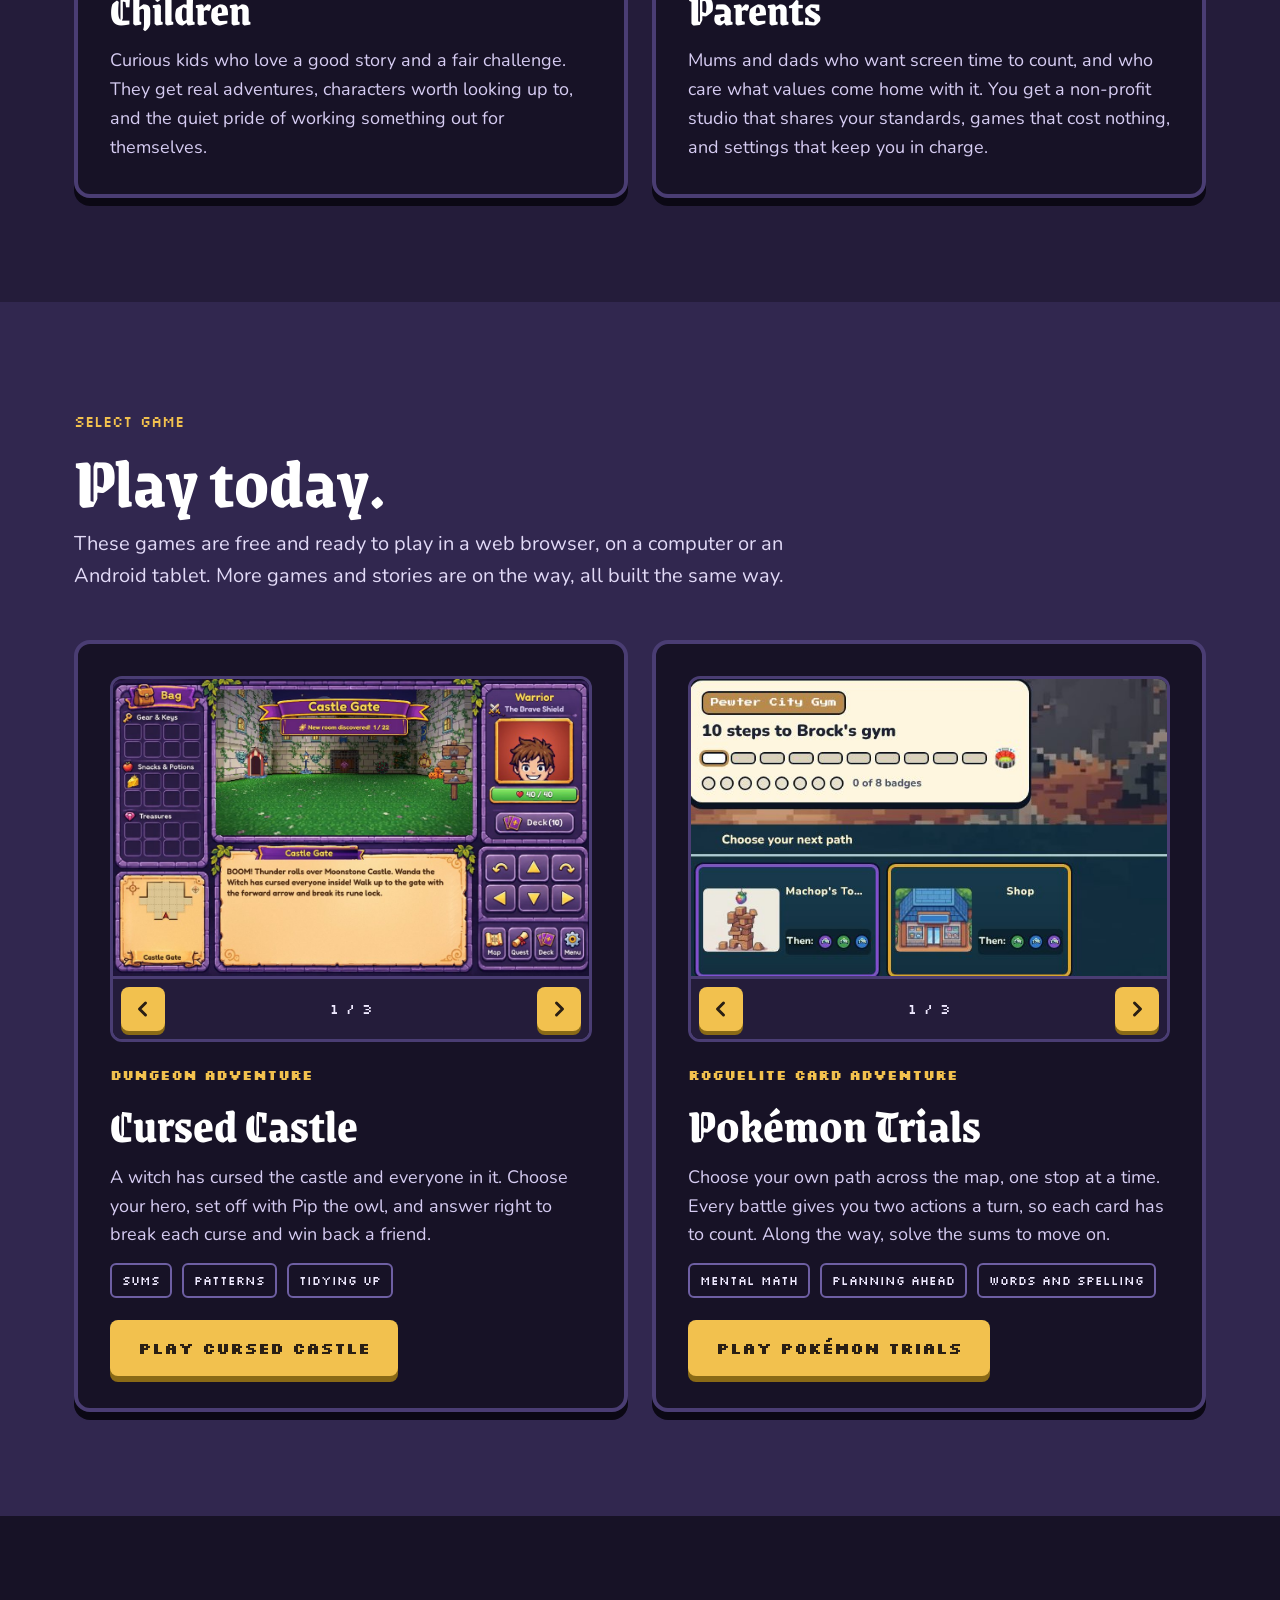
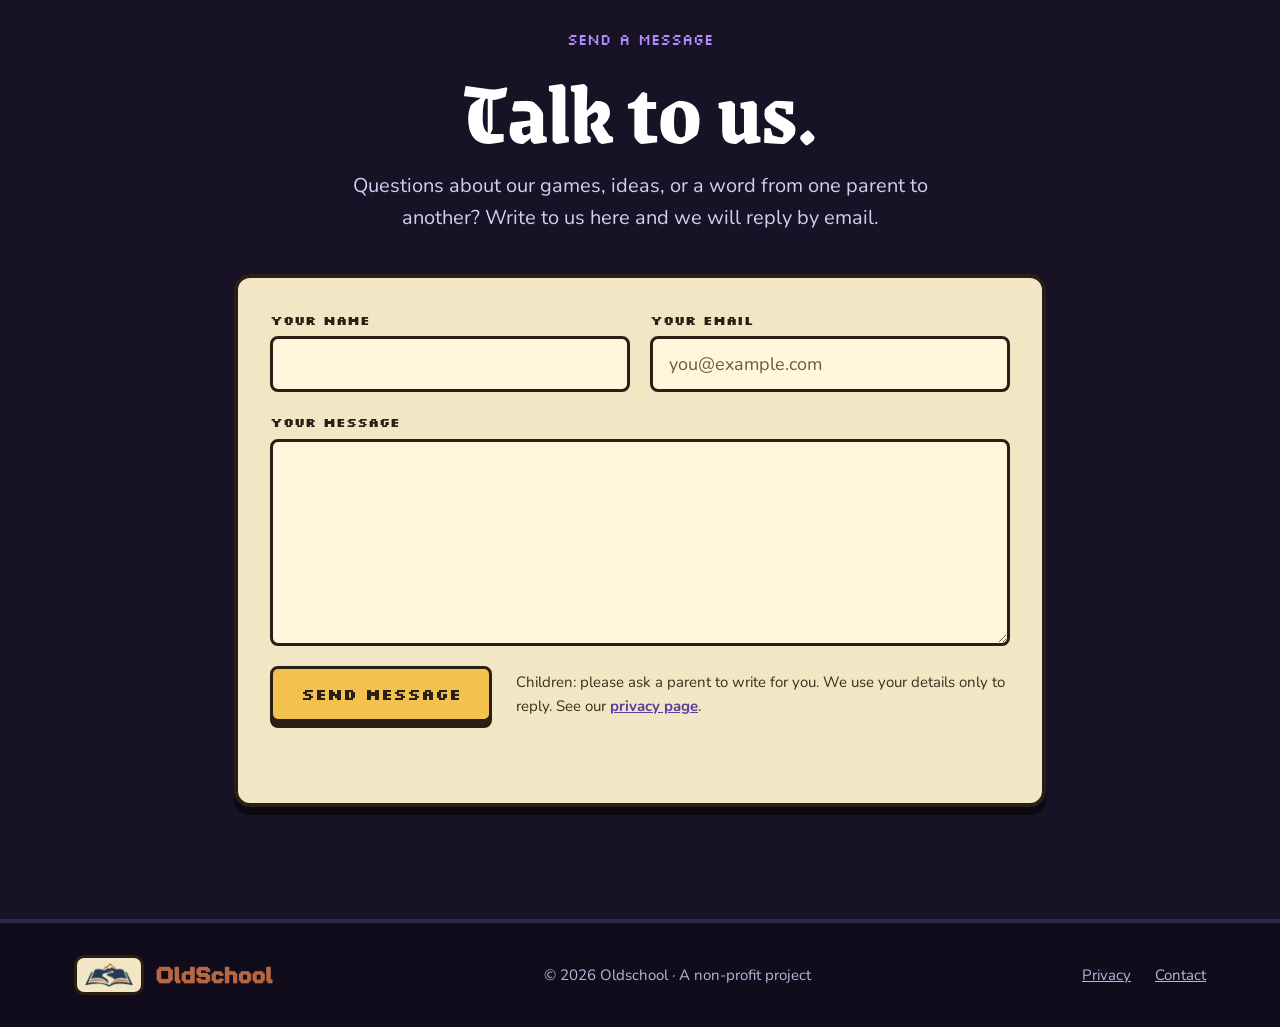
==== commit c5c88ef3: "Show that Oldschool is a non-profit project with free games Co-Authored-By: Claude Fable 5.2 <norepl" ====
--- a/index.html
+++ b/index.html
@@ -4,7 +4,7 @@
   <meta charset="utf-8">
   <meta name="viewport" content="width=device-width, initial-scale=1">
   <title>Oldschool | Games that level kids up for real</title>
-  <meta name="description" content="Oldschool is a studio that makes educational games and stories for children. Math, reading and reasoning first, with good values and a calm pace.">
+  <meta name="description" content="Oldschool is a non-profit project making free educational games and stories for children. Math, reading and reasoning first, with good values and a calm pace. No ads, nothing to buy.">
   <meta name="theme-color" content="#171226">
   <link rel="icon" href="favicon.ico" sizes="32x32">
   <link rel="icon" type="image/png" sizes="512x512" href="icon-512.png">
@@ -39,14 +39,14 @@
 <section id="top" class="section hero">
   <div class="wrap hero-inner">
     <div class="hero-copy">
-      <p class="eyebrow eyebrow-purple">A new kind of game studio · For ages 6 to 12</p>
+      <p class="eyebrow eyebrow-purple">A non-profit game studio · For ages 6 to 12</p>
       <h1>Level up <span class="accent">for real.</span></h1>
       <p class="lead">Oldschool is a studio that makes educational games and stories for children. Math, reading and reasoning come first, wrapped in adventures with good values and a calm pace, so screen time turns into actual learning.</p>
       <div class="hero-actions">
         <a class="btn" href="#games">Play our games</a>
         <a class="btn btn-ghost" href="#contact">Contact us</a>
       </div>
-      <p class="small-note">Play in a web browser or on an Android tablet.</p>
+      <p class="small-note">Free to play in a web browser or on an Android tablet. No ads, nothing to buy.</p>
     </div>
 
     <div class="hero-demo">
@@ -76,6 +76,17 @@
       <p class="eyebrow eyebrow-purple">Why we make games</p>
       <h2>Screen time should leave a child better off.</h2>
       <p class="lead">Children are going to play on screens. Too much of what is waiting for them there is built to hook them, hype them up or numb them. We started Oldschool to make the opposite: games that ask a child to think, teach something that lasts, and send them back to the real world in a good frame of mind.</p>
+    </div>
+    <div class="pledge parchment">
+      <div class="pledge-badge">
+        <span class="pledge-big">Non-profit</span>
+        <span class="pledge-small">Free for every family</span>
+      </div>
+      <div class="pledge-copy">
+        <h3>We don't make money from this.</h3>
+        <p>Oldschool is a non-profit project. The games are free, and they will stay free. We sell nothing, show no ads and take no money from children's attention.</p>
+        <p>We make them for the families who need them: parents looking for an alternative to the addictive, dopamine-chasing apps that fill most children's screens.</p>
+      </div>
     </div>
     <div class="stack-md">
       <p class="eyebrow eyebrow-gold">How we build every game</p>
@@ -117,6 +128,8 @@
     <div class="rules parchment">
       <p class="rules-title">House rules</p>
       <ul class="rules-list">
+        <li><span>Price</span><span class="tag tag-yes">FREE</span></li>
+        <li><span>Profit</span><span class="tag tag-no">NONE</span></li>
         <li><span>Ads</span><span class="tag tag-no">NEVER</span></li>
         <li><span>In-game purchases</span><span class="tag tag-no">NEVER</span></li>
         <li><span>Timers</span><span class="tag tag-no">NO</span></li>
@@ -247,7 +260,7 @@
       <article class="panel">
         <p class="step">PLAYER TWO</p>
         <h3>Parents</h3>
-        <p>Mums and dads who want screen time to count, and who care what values come home with it. You get a studio that shares your standards, and settings that keep you in charge.</p>
+        <p>Mums and dads who want screen time to count, and who care what values come home with it. You get a non-profit studio that shares your standards, games that cost nothing, and settings that keep you in charge.</p>
       </article>
     </div>
   </div>
@@ -259,7 +272,7 @@
     <div class="section-head">
       <p class="eyebrow eyebrow-gold">Select game</p>
       <h2>Play today.</h2>
-      <p class="lead lead-bright">These games are ready to play in a web browser, on a computer or an Android tablet. More games and stories are on the way, all built the same way.</p>
+      <p class="lead lead-bright">These games are free and ready to play in a web browser, on a computer or an Android tablet. More games and stories are on the way, all built the same way.</p>
     </div>
     <div class="grid grid-2">
       <article class="panel game">
@@ -363,7 +376,7 @@
       <span class="logo-tile logo-tile-small"><img src="images/logo-mark.png" alt="" width="400" height="200"></span>
       <img class="logo-word logo-word-small" src="images/logo-wordmark.png" alt="Oldschool" width="783" height="120" loading="lazy">
     </span>
-    <span>© <span id="year"></span> Oldschool</span>
+    <span>© <span id="year"></span> Oldschool · A non-profit project</span>
     <span class="footer-links"><a href="privacy.html">Privacy</a><a href="#contact">Contact</a></span>
   </div>
 </footer>
--- a/style.css
+++ b/style.css
@@ -252,6 +252,15 @@
 .panel .step { font-family: var(--font-pixel); font-weight: 700; font-size: 14px; color: var(--gold); }
 
 .parchment { background: var(--parchment); color: var(--ink); border: 4px solid var(--ink); border-radius: 16px; box-shadow: 0 8px 0 var(--shadow); }
+
+/* Non-profit pledge */
+.pledge { display: flex; flex-wrap: wrap; align-items: center; gap: 28px 40px; padding: 32px; }
+.pledge-badge { flex: 0 1 240px; display: flex; flex-direction: column; align-items: center; gap: 6px; text-align: center; padding: 22px 18px; background: var(--ink); color: var(--parchment); border-radius: 12px; }
+.pledge-big { font-family: var(--font-display); font-weight: 800; font-size: 44px; line-height: 1; color: var(--gold); }
+.pledge-small { font-family: var(--font-pixel); font-size: 13px; text-transform: uppercase; }
+.pledge-copy { flex: 1 1 420px; min-width: 0; display: flex; flex-direction: column; gap: 12px; }
+.pledge-copy h3 { color: var(--ink); }
+.pledge-copy p { color: var(--ink-soft); }
 
 /* House rules */
 .rules { flex: 1 1 420px; min-width: 0; padding: 28px; }
@@ -364,6 +373,8 @@
   .lead, .hero .lead { font-size: 18px; }
   .rules-list li { font-size: 18px; }
   .parental { padding: 24px; }
+  .pledge { padding: 24px; }
+  .pledge-badge { flex-basis: 100%; }
   .contact-form { grid-template-columns: minmax(0, 1fr); padding: 22px; }
 
   .nav-toggle { display: inline-flex; align-items: center; }
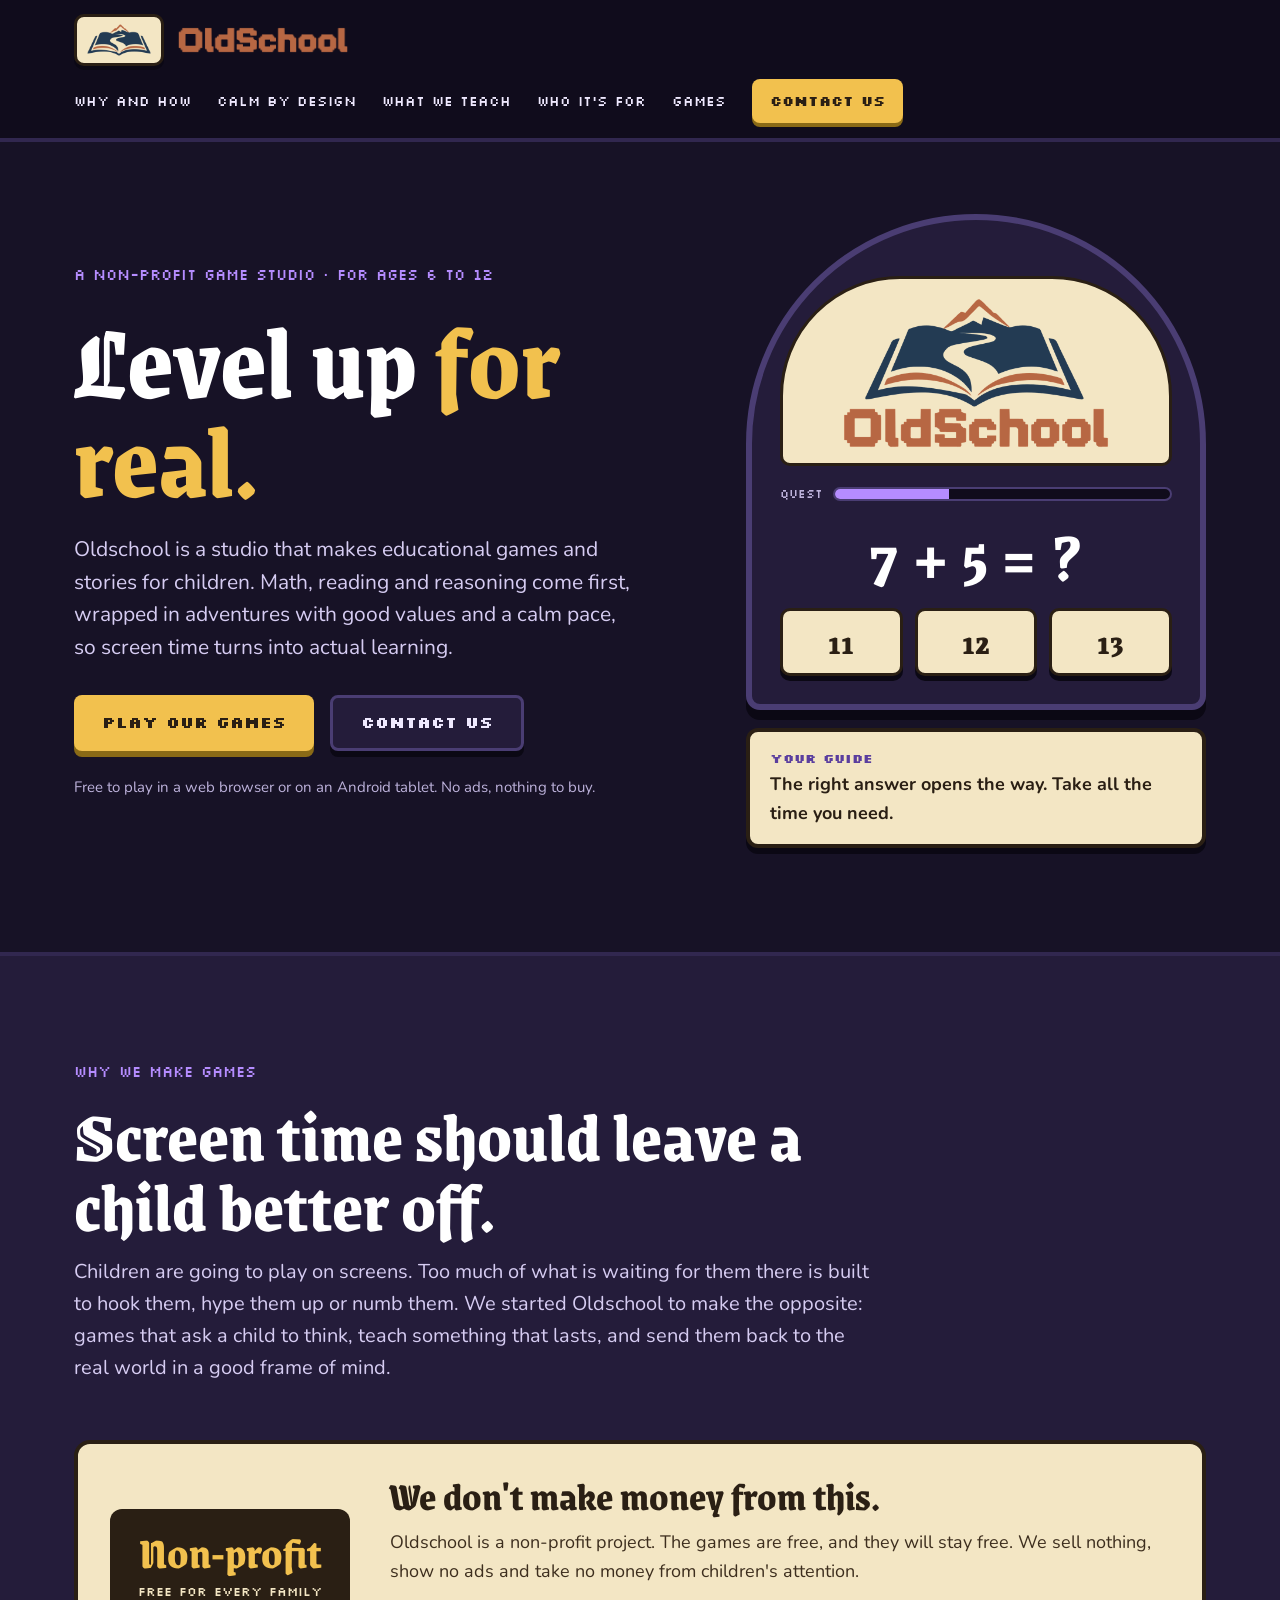
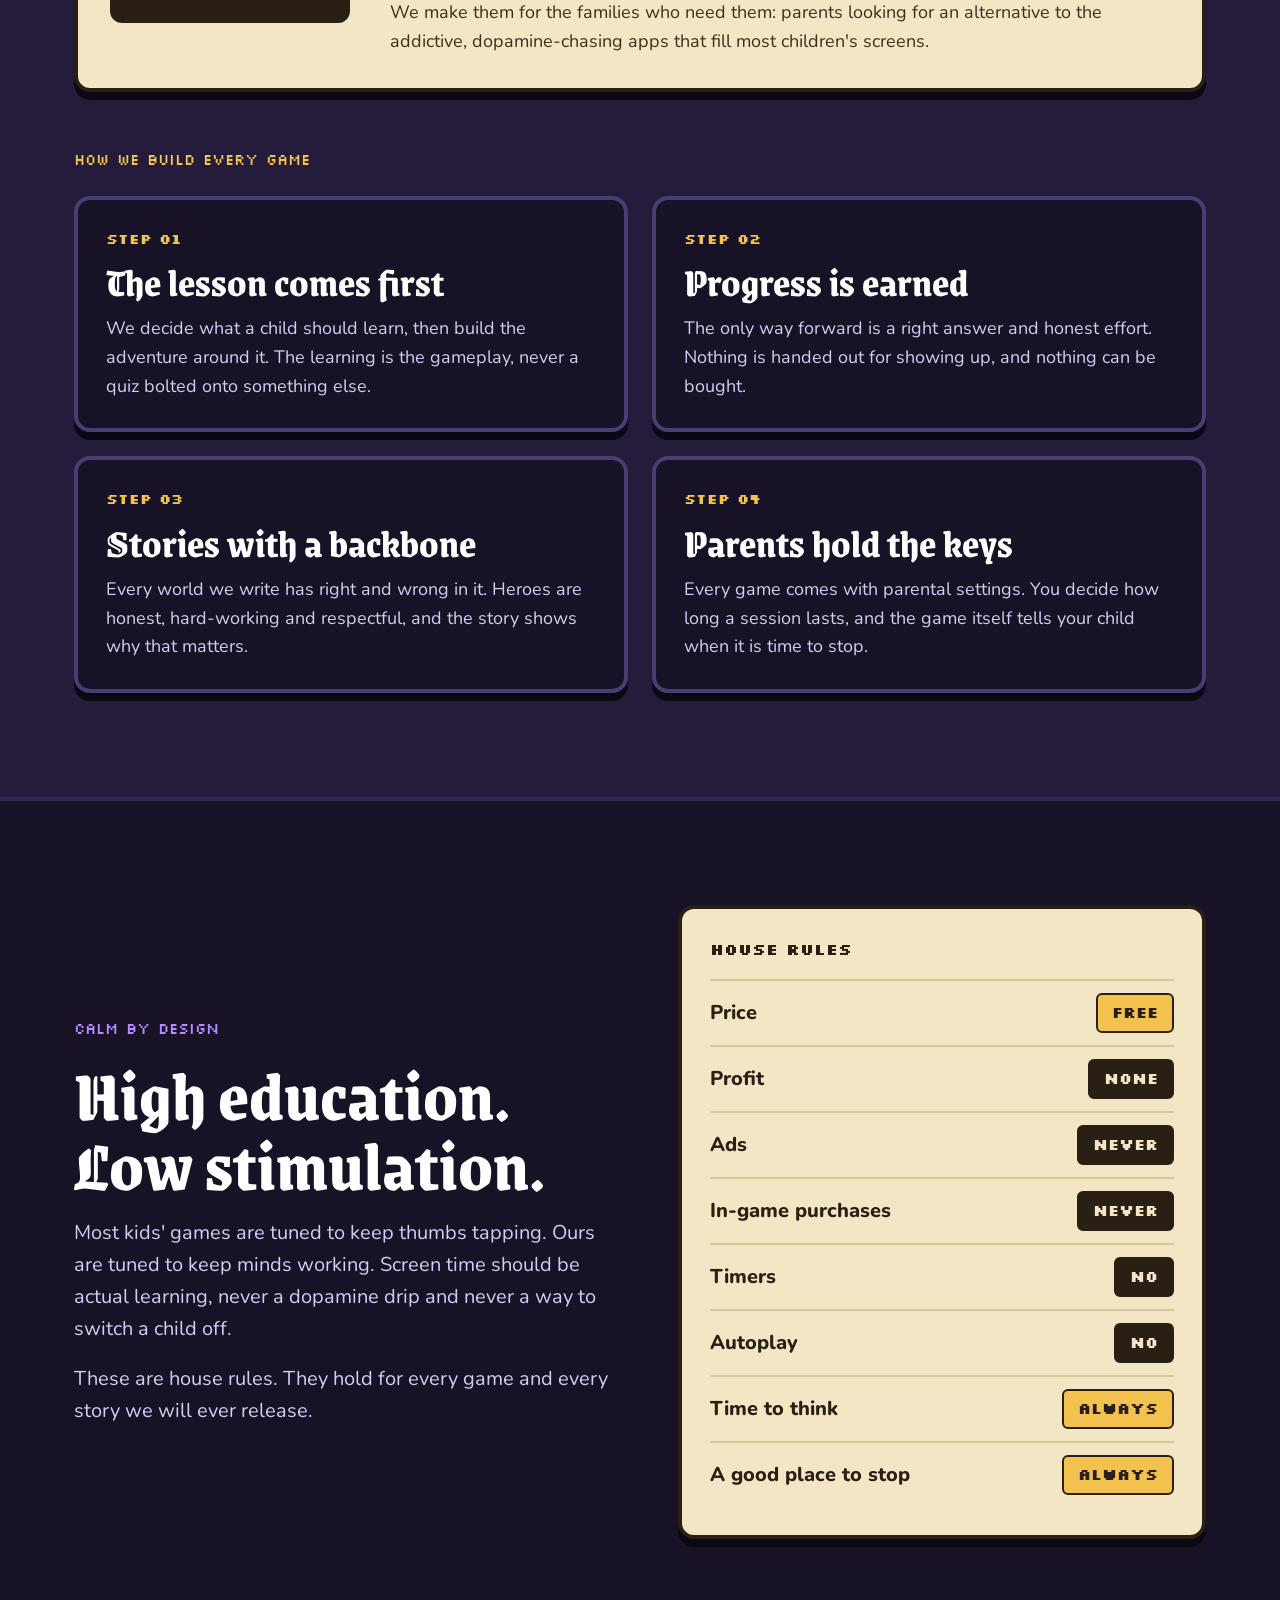
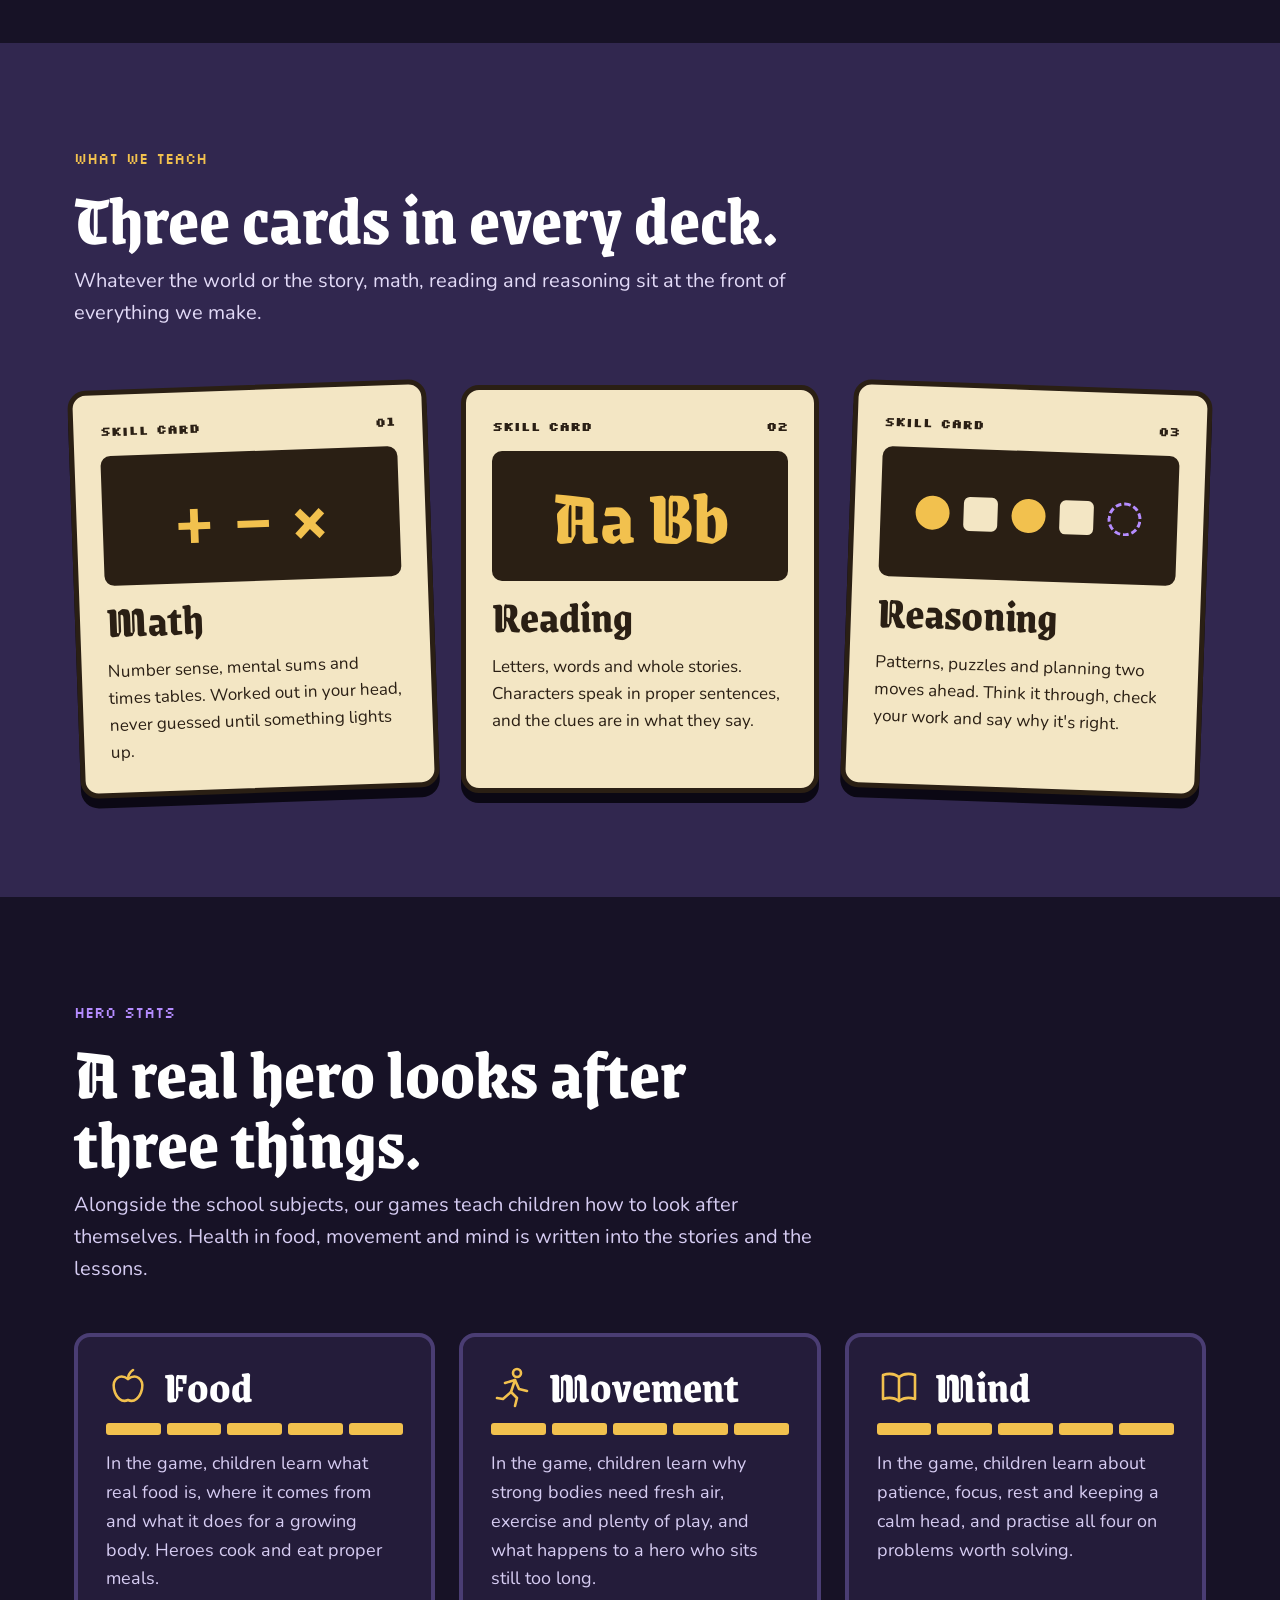
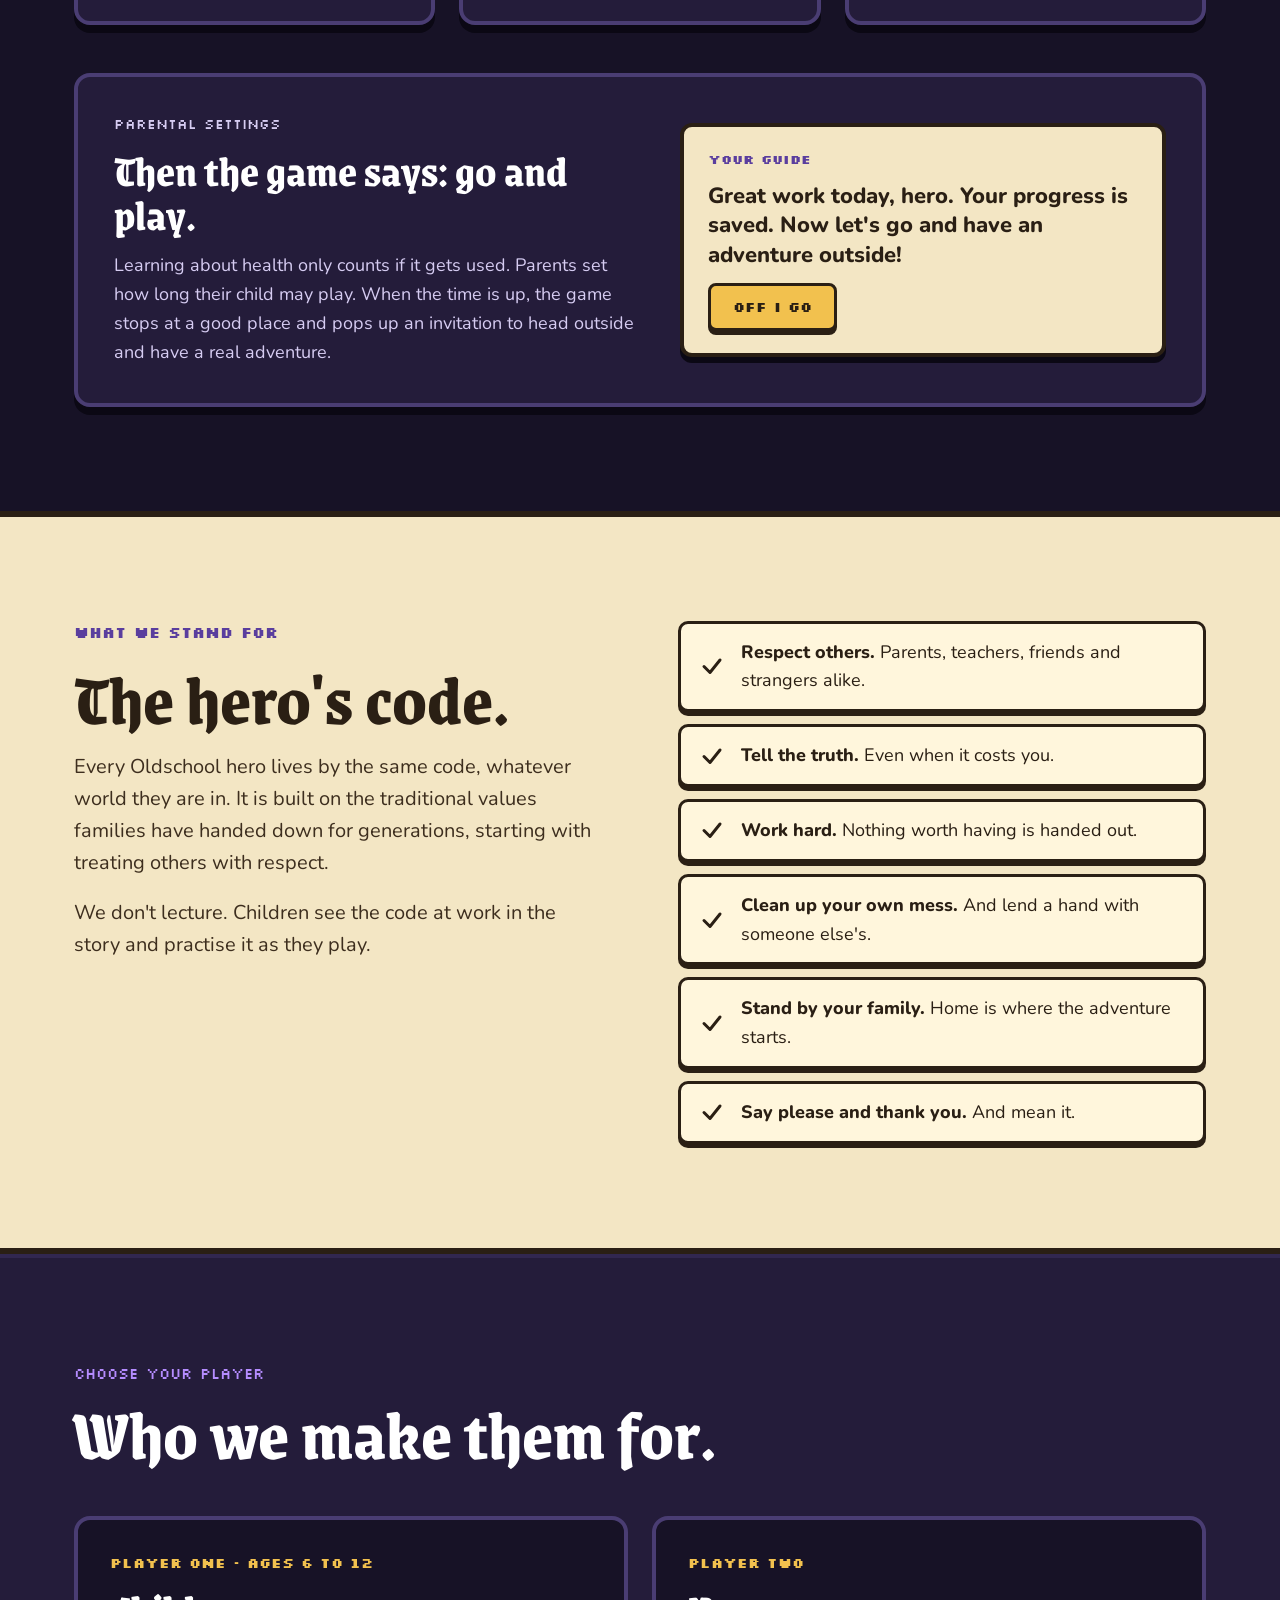
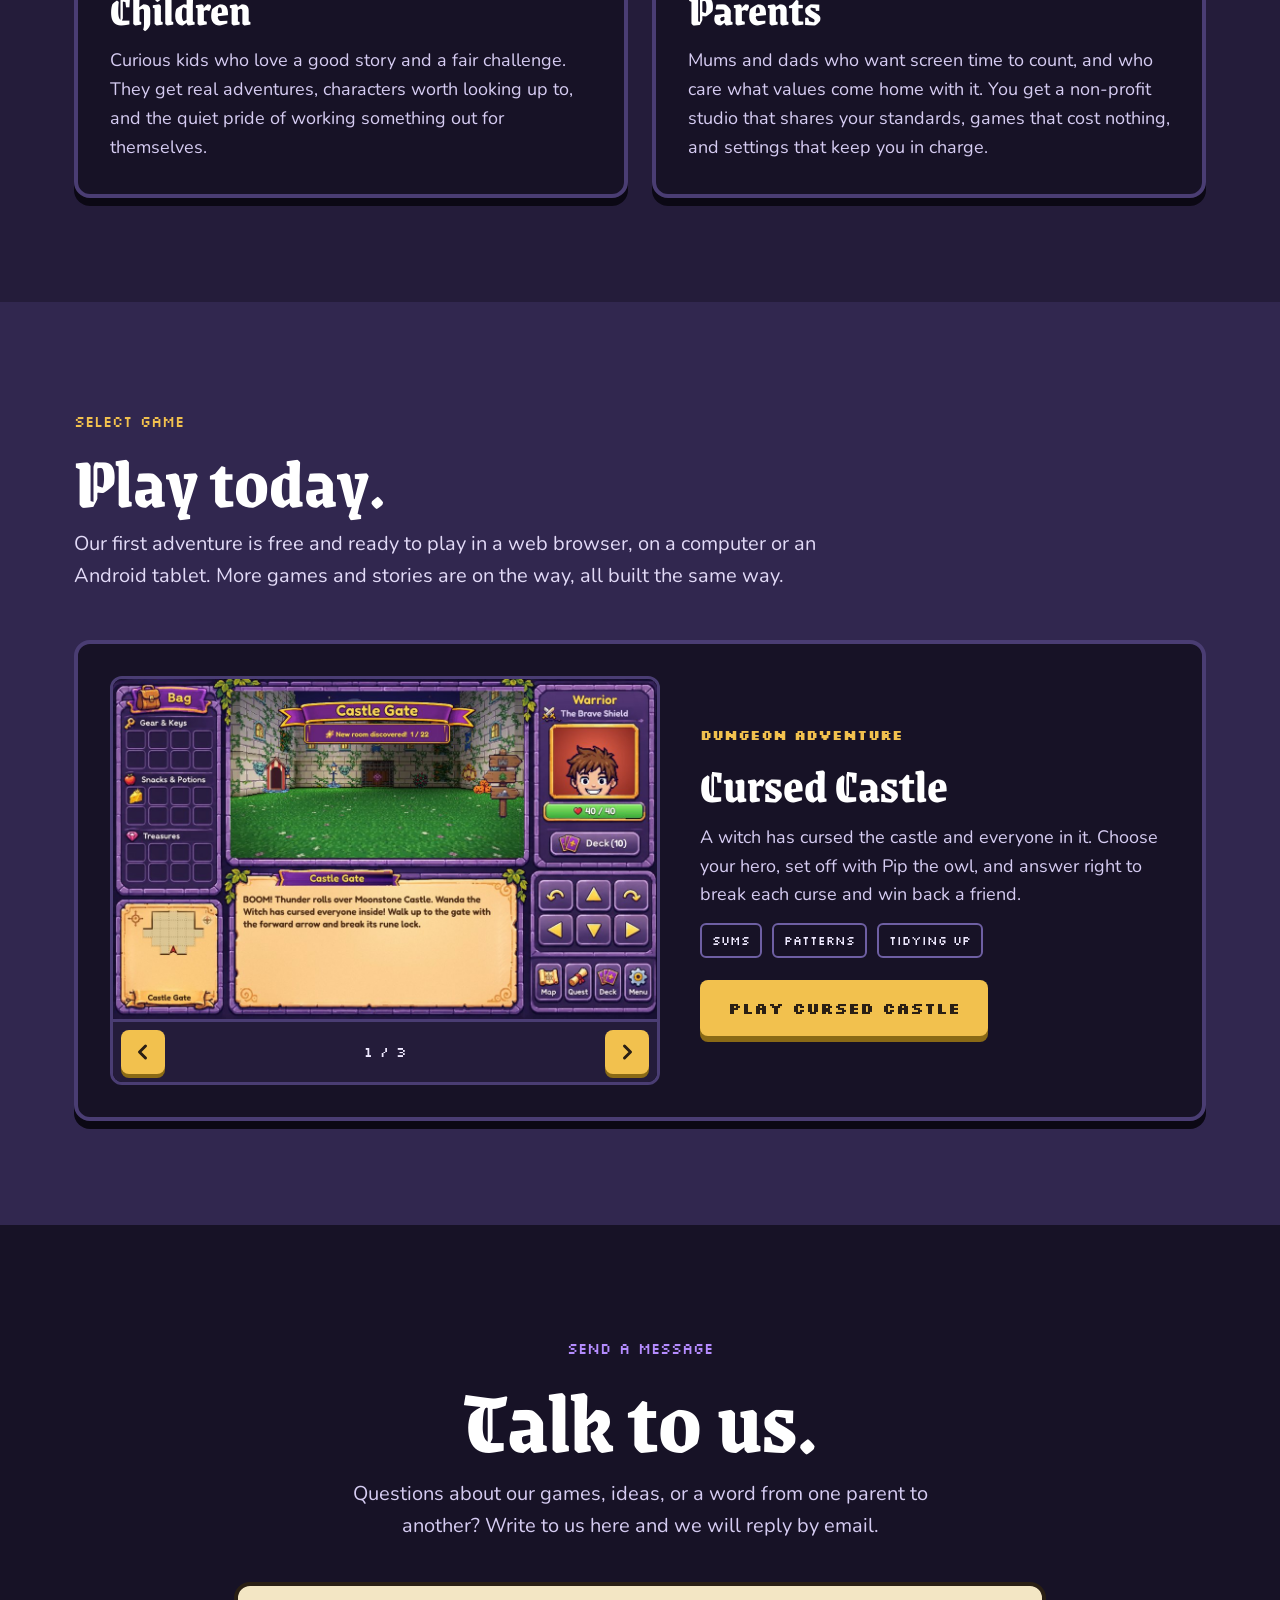
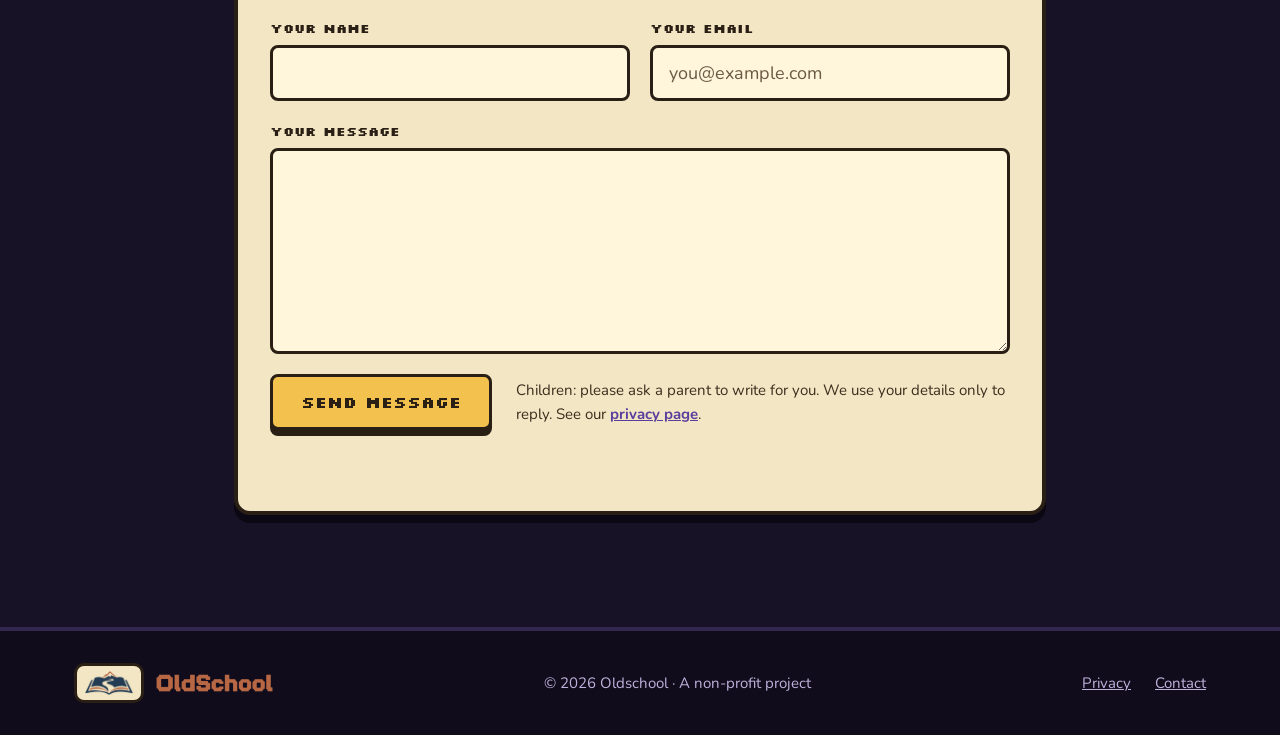
==== commit 3027edc0: "Remove the card roguelite from the site; show Cursed Castle only Co-Authored-By: Claude Fable 5.2 <n" ====
--- a/index.html
+++ b/index.html
@@ -272,10 +272,10 @@
     <div class="section-head">
       <p class="eyebrow eyebrow-gold">Select game</p>
       <h2>Play today.</h2>
-      <p class="lead lead-bright">These games are free and ready to play in a web browser, on a computer or an Android tablet. More games and stories are on the way, all built the same way.</p>
-    </div>
-    <div class="grid grid-2">
-      <article class="panel game">
+      <p class="lead lead-bright">Our first adventure is free and ready to play in a web browser, on a computer or an Android tablet. More games and stories are on the way, all built the same way.</p>
+    </div>
+    <div class="grid">
+      <article class="panel game game-solo">
         <div class="carousel" data-carousel role="group" aria-roledescription="carousel" aria-label="Screens from Cursed Castle">
           <div class="carousel-frame">
             <img src="images/cursed-castle-1.jpg" alt="Cursed Castle: standing at the castle gate, with the bag, map and hero panels around the view" width="1120" height="700">
@@ -292,6 +292,7 @@
             </button>
           </div>
         </div>
+        <div class="game-copy">
         <p class="step">DUNGEON ADVENTURE</p>
         <h3>Cursed Castle</h3>
         <p>A witch has cursed the castle and everyone in it. Choose your hero, set off with Pip the owl, and answer right to break each curse and win back a friend.</p>
@@ -301,33 +302,7 @@
           <li>Tidying up</li>
         </ul>
         <a class="btn game-play" href="https://machess.github.io/cursedcastle/" target="_blank" rel="noopener">Play Cursed Castle<span class="visually-hidden"> (opens in a new tab)</span></a>
-      </article>
-      <article class="panel game">
-        <div class="carousel" data-carousel role="group" aria-roledescription="carousel" aria-label="Screens from Pokémon Trials">
-          <div class="carousel-frame">
-            <img src="images/pokemon-trials-1.jpg" alt="Pokémon Trials: the path screen, with ten steps to the next gym and a choice of stops" width="624" height="390">
-            <img src="images/pokemon-trials-2.jpg" alt="Pokémon Trials: a sum asking how many coins are in 4 bags of 3" width="850" height="531" hidden loading="lazy">
-            <img src="images/pokemon-trials-3.jpg" alt="Pokémon Trials: a word question asking what faithful means" width="850" height="531" hidden loading="lazy">
-          </div>
-          <div class="carousel-bar">
-            <button type="button" class="carousel-btn" data-prev aria-label="Previous screen">
-              <svg aria-hidden="true" width="20" height="20" viewBox="0 0 20 20" fill="none" stroke="currentColor" stroke-width="3" stroke-linecap="round" stroke-linejoin="round"><path d="M12.5 4 L6.5 10 L12.5 16"></path></svg>
-            </button>
-            <span class="carousel-count" aria-live="polite">1 / 3</span>
-            <button type="button" class="carousel-btn" data-next aria-label="Next screen">
-              <svg aria-hidden="true" width="20" height="20" viewBox="0 0 20 20" fill="none" stroke="currentColor" stroke-width="3" stroke-linecap="round" stroke-linejoin="round"><path d="M7.5 4 L13.5 10 L7.5 16"></path></svg>
-            </button>
-          </div>
-        </div>
-        <p class="step">ROGUELITE CARD ADVENTURE</p>
-        <h3>Pokémon Trials</h3>
-        <p>Choose your own path across the map, one stop at a time. Every battle gives you two actions a turn, so each card has to count. Along the way, solve the sums to move on.</p>
-        <ul class="tags">
-          <li>Mental math</li>
-          <li>Planning ahead</li>
-          <li>Words and spelling</li>
-        </ul>
-        <a class="btn game-play" href="https://machess.github.io/PokeRogueLite/" target="_blank" rel="noopener">Play Pokémon Trials<span class="visually-hidden"> (opens in a new tab)</span></a>
+        </div>
       </article>
     </div>
   </div>
--- a/style.css
+++ b/style.css
@@ -320,6 +320,9 @@
 /* Games */
 .game { gap: 14px; padding: 32px; }
 .game h3 { font-size: 48px; }
+.game-solo { flex-direction: row; flex-wrap: wrap; align-items: center; gap: 28px 40px; }
+.game-solo .carousel { flex: 1 1 460px; min-width: 0; margin-bottom: 0; }
+.game-copy { flex: 1 1 380px; min-width: 0; display: flex; flex-direction: column; gap: 14px; }
 .game-play { align-self: flex-start; margin-top: 8px; }
 .tags { display: flex; flex-wrap: wrap; gap: 10px; font-family: var(--font-pixel); font-size: 12px; text-transform: uppercase; }
 .tags li { border: 2px solid var(--border-light); border-radius: 6px; padding: 6px 10px; color: var(--text); }
